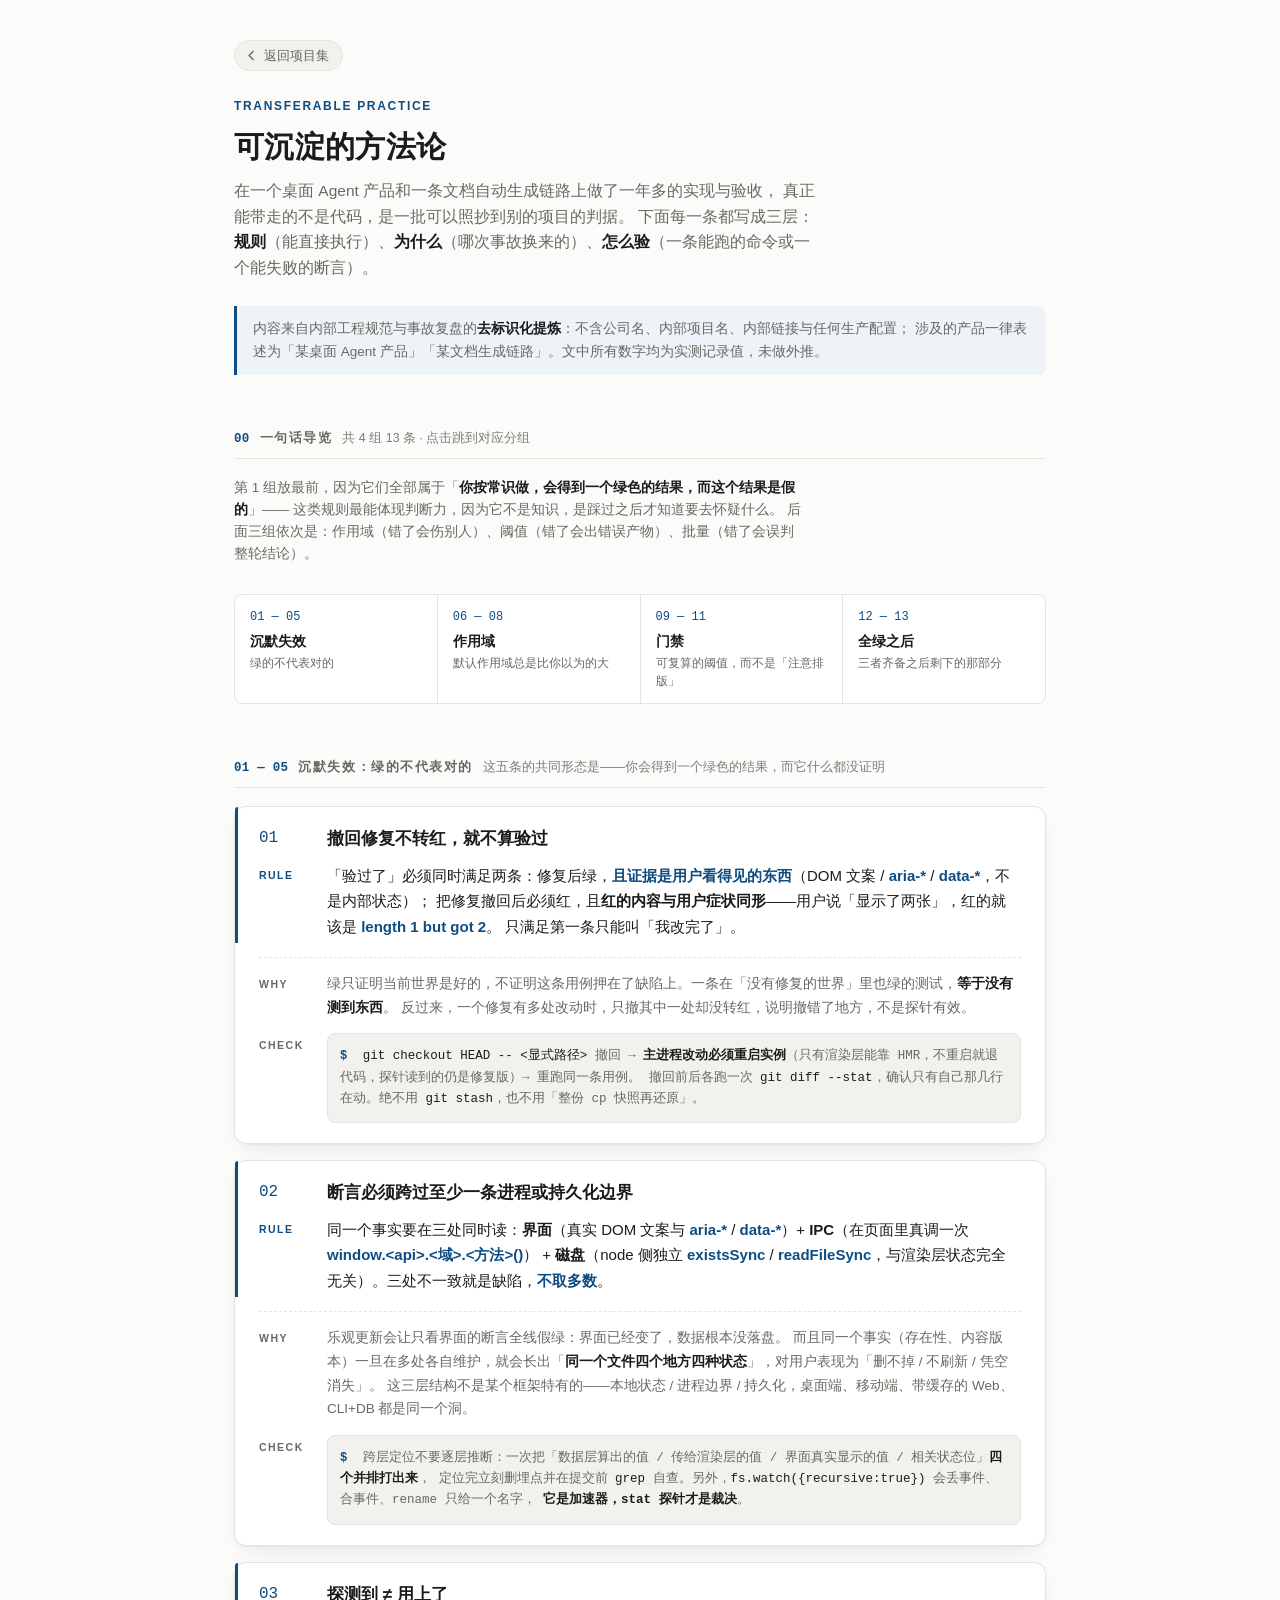
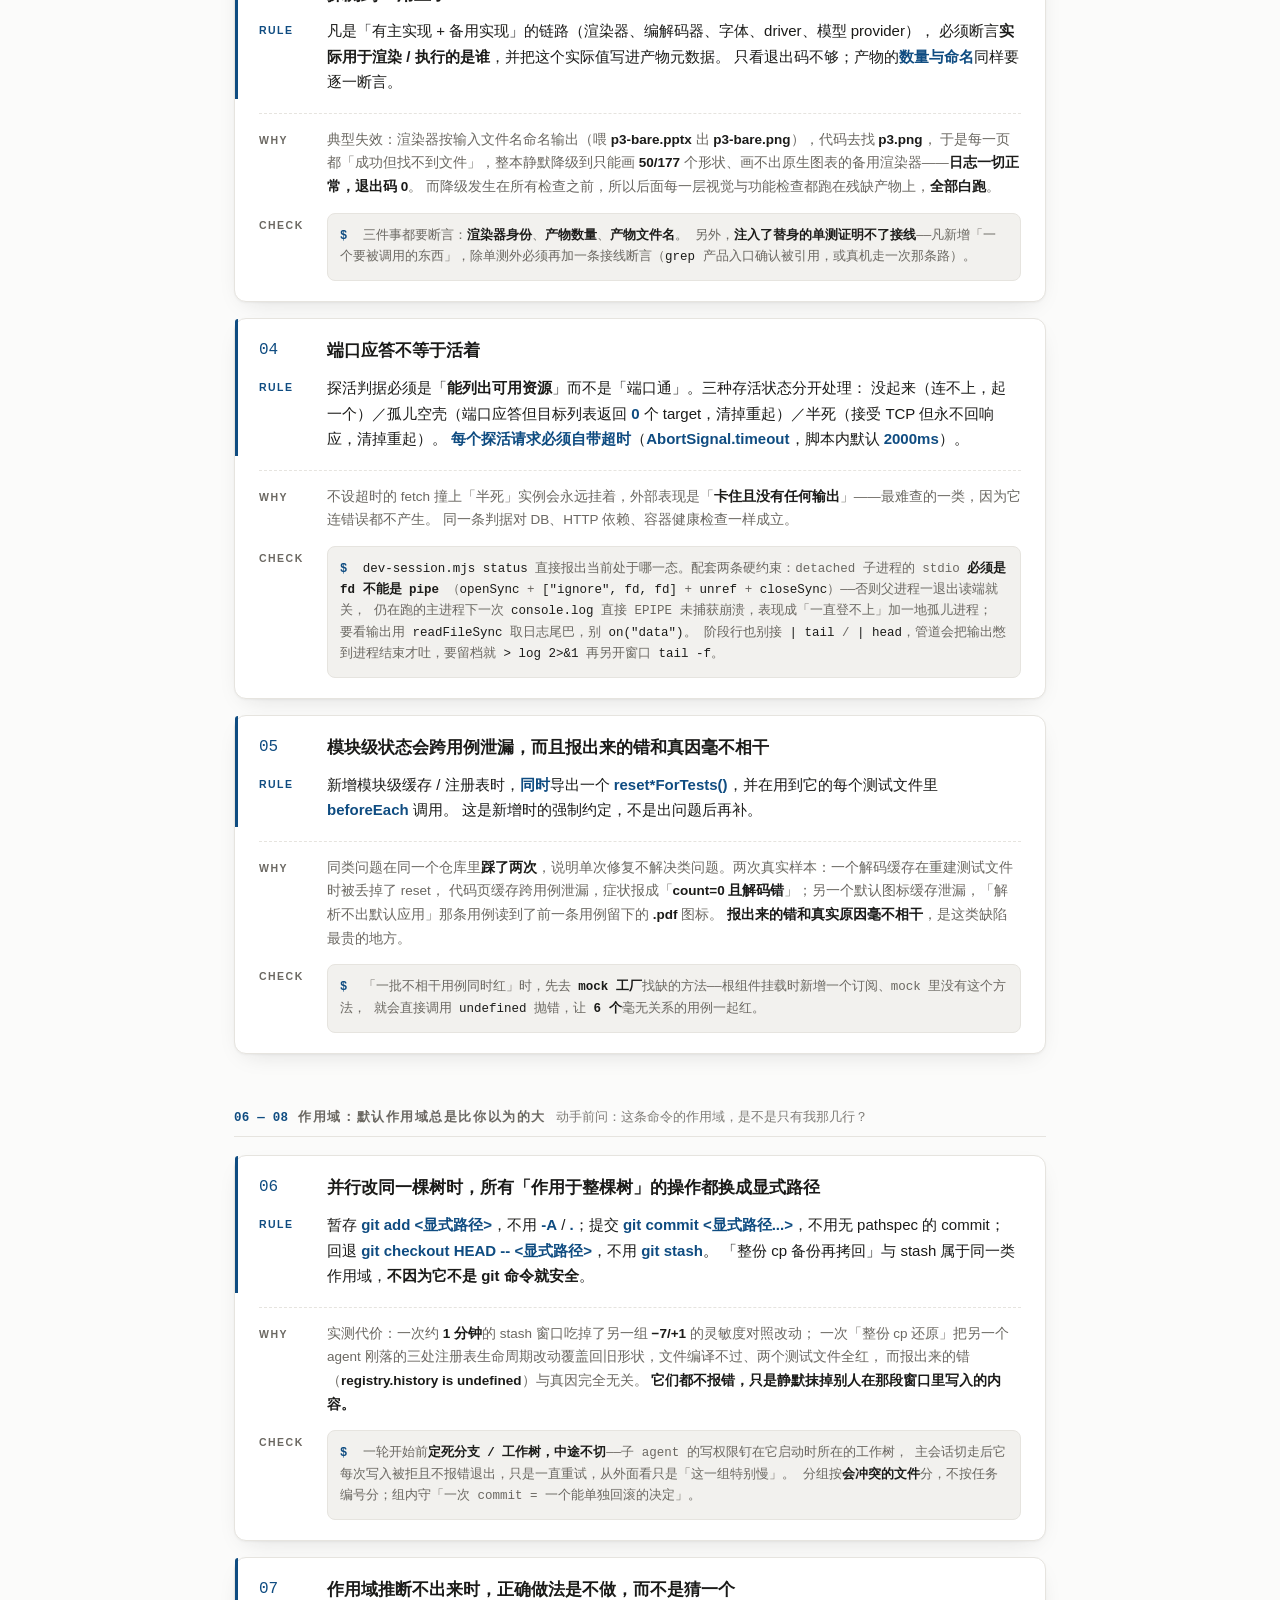
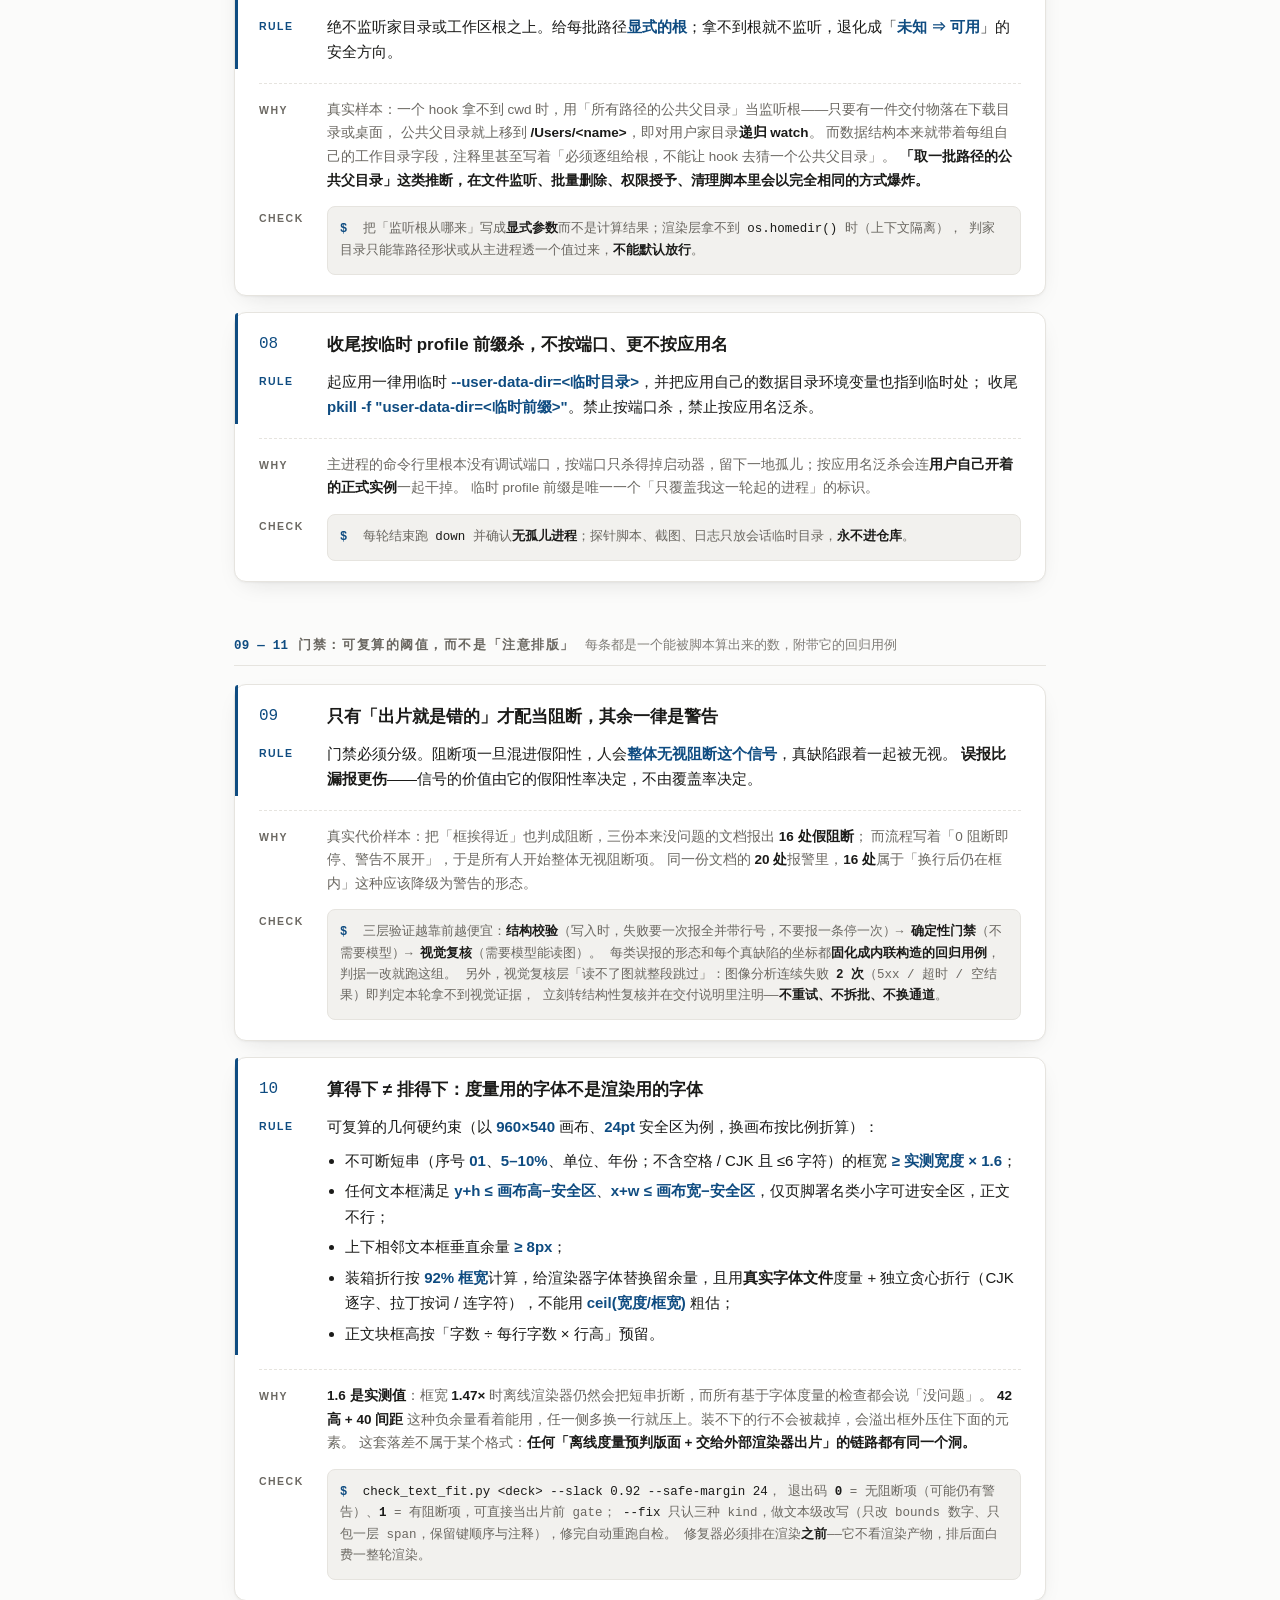
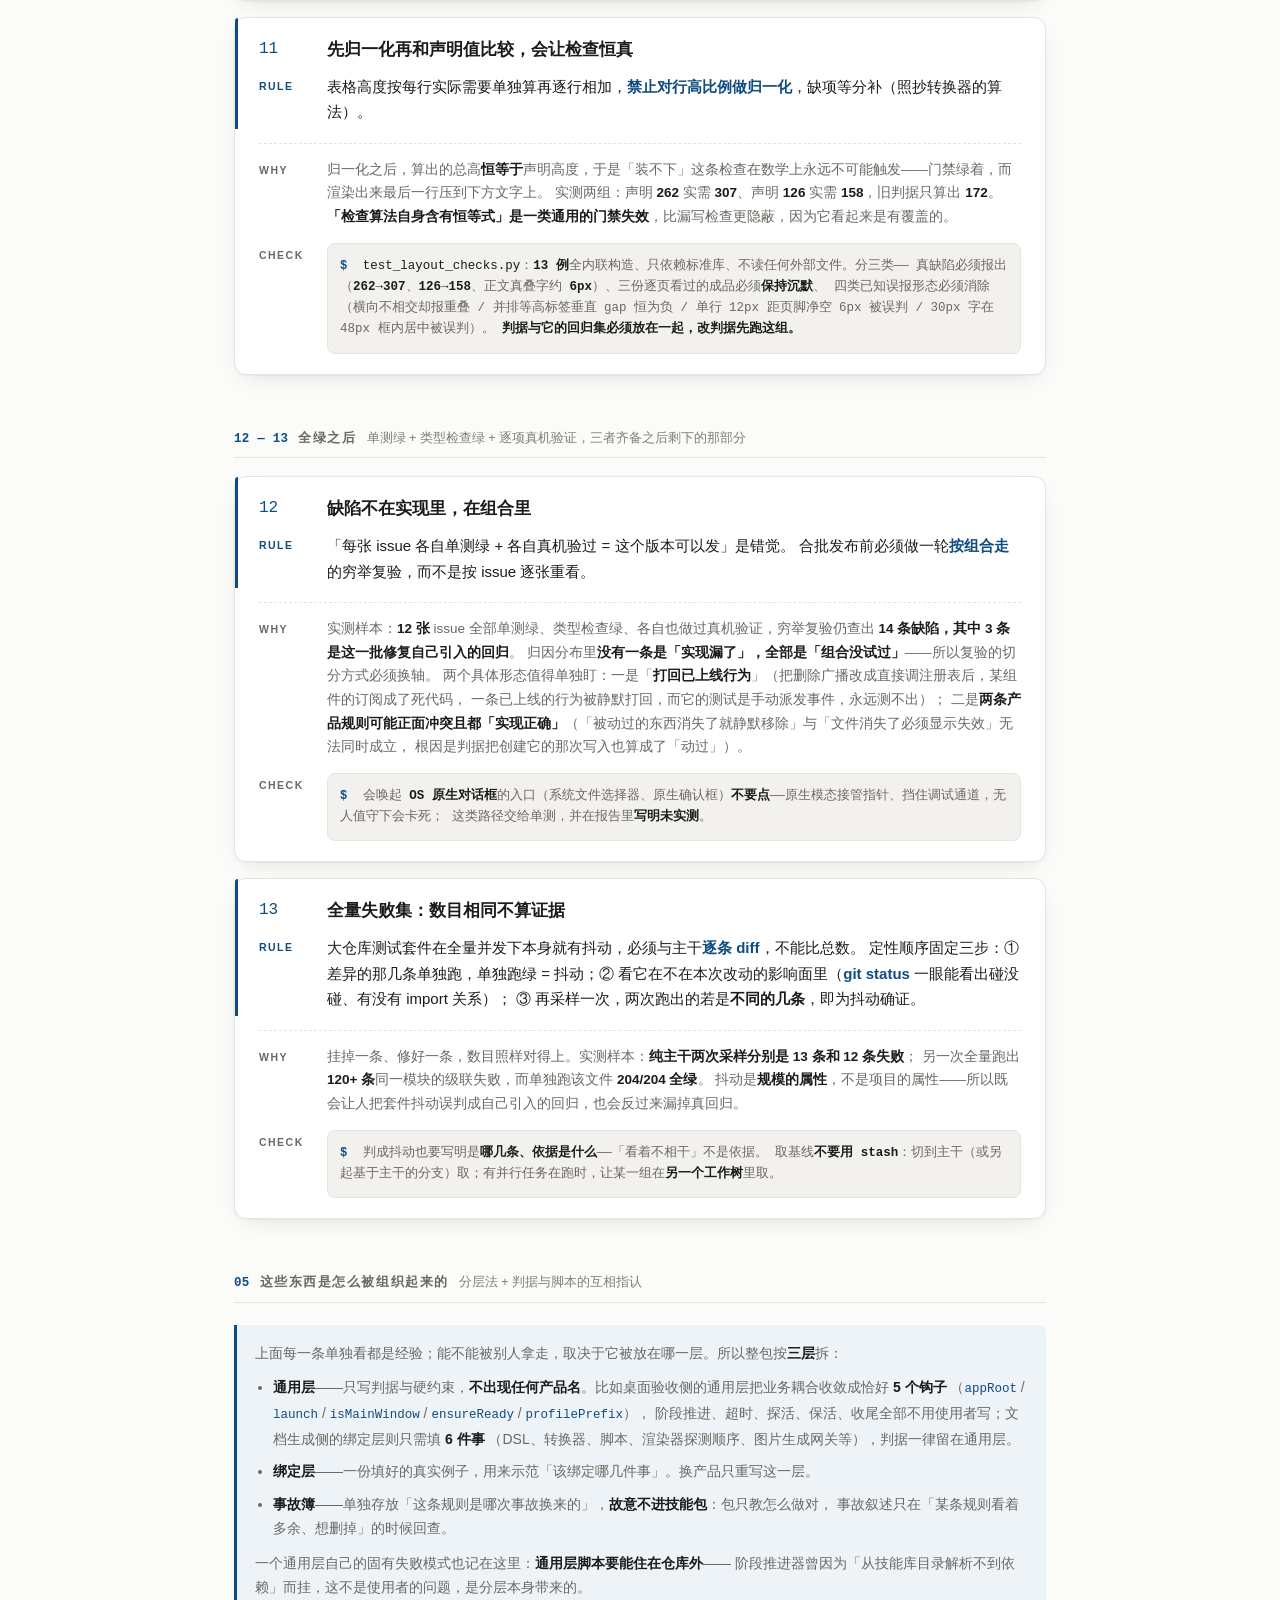
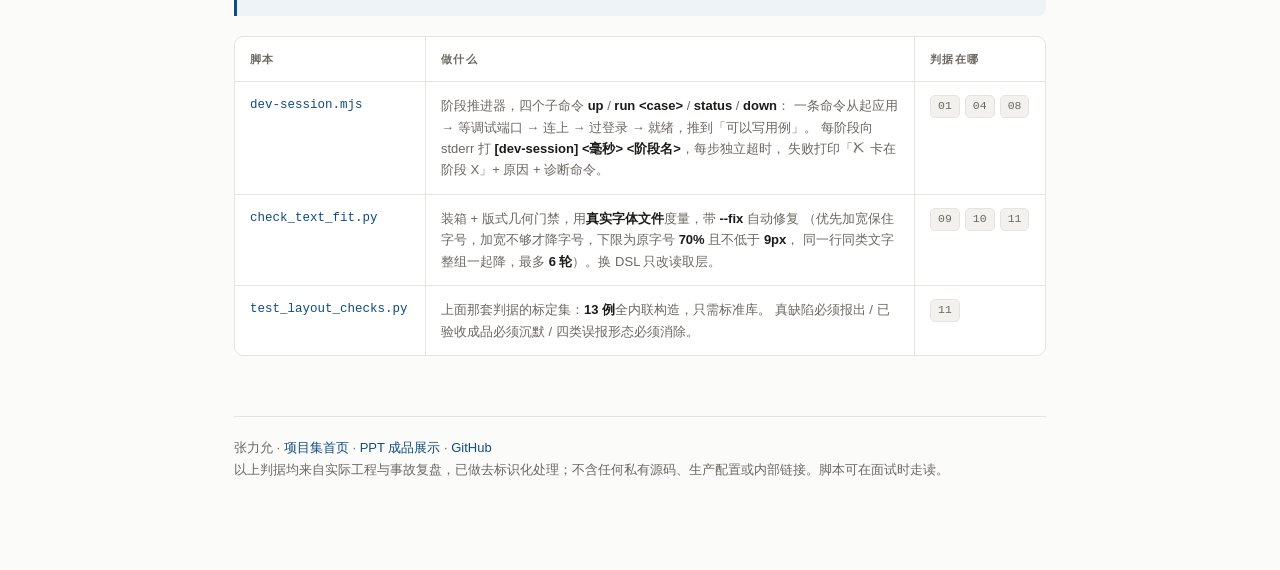
==== methodology.html @ c0236b31 "新增「可沉淀的方法论」页：13 条工程判据 + 门禁脚本说明 - 新增 methodology.html：四组共 13 条判据（沉默失效 / 作用域 / 可复算门禁 /   全绿之后），每条按「规则 " ====
<!DOCTYPE html>
<html lang="zh-CN">
<head>
<meta charset="utf-8">
<meta name="viewport" content="width=device-width, initial-scale=1">
<title>可沉淀的方法论 · 13 条判据 | 张力允</title>
<meta name="description" content="从一个桌面 Agent 产品与一条文档自动生成链路上提炼的 13 条工程判据：沉默失效、作用域、可复算门禁、全量复验。每条含规则、事故出处与可执行的验证方式。">
<meta name="theme-color" content="#fbfbfa" media="(prefers-color-scheme: light)">
<meta name="theme-color" content="#141413" media="(prefers-color-scheme: dark)">
<style>
  :root{
    --bg:#fbfbfa; --panel:#fff; --line:#e6e4df; --ink:#1b1b19; --muted:#6b6862;
    --accent:#0f4c81; --accent-soft:#eef3f8; --chip:#f2f1ee;
    --shadow:0 1px 2px rgba(27,27,25,.04), 0 8px 24px -12px rgba(27,27,25,.18);
    --shadow-lift:0 2px 6px rgba(27,27,25,.06), 0 22px 44px -18px rgba(27,27,25,.28);
    --max-width:860px;
    --mono:ui-monospace,SFMono-Regular,Menlo,Consolas,monospace;
  }
  @media (prefers-color-scheme: dark){
    :root{ --bg:#141413; --panel:#1c1c1a; --line:#302f2c; --ink:#eeece7; --muted:#9d9a93;
           --accent:#7fb2e5; --accent-soft:#1d2733; --chip:#26251f;
           --shadow:0 1px 2px rgba(0,0,0,.4), 0 8px 24px -12px rgba(0,0,0,.7);
           --shadow-lift:0 2px 6px rgba(0,0,0,.5), 0 22px 44px -18px rgba(0,0,0,.85); }
  }
  *{box-sizing:border-box}
  html{scroll-behavior:smooth}
  body{
    margin:0; background:var(--bg); color:var(--ink);
    font:15px/1.65 -apple-system,BlinkMacSystemFont,"PingFang SC","Segoe UI","Microsoft YaHei",sans-serif;
    -webkit-font-smoothing:antialiased;
  }
  a{color:var(--accent)}
  .wrap{max-width:var(--max-width);margin:0 auto;padding:40px 24px 96px}

  /* ---------- header ---------- */
  .back{
    display:inline-flex;align-items:center;gap:6px;font-size:13px;color:var(--muted);
    text-decoration:none;background:var(--chip);border:1px solid var(--line);
    border-radius:999px;padding:4px 13px 4px 10px;transition:.18s;
  }
  .back:hover{color:var(--accent);border-color:var(--accent)}
  .back svg{width:13px;height:13px}
  header{margin:26px 0 40px}
  .eyebrow{
    font-size:12px;font-weight:600;letter-spacing:.14em;text-transform:uppercase;
    color:var(--accent);margin:0 0 10px;
  }
  h1{font-size:30px;letter-spacing:.01em;margin:0 0 12px;line-height:1.3}
  .tagline{color:var(--muted);font-size:15.5px;margin:0;max-width:68ch}
  .tagline b{color:var(--ink);font-weight:600}
  .note{
    margin:26px 0 0;padding:12px 16px;border-left:3px solid var(--accent);
    background:var(--accent-soft);border-radius:0 8px 8px 0;font-size:13.5px;color:var(--muted);
  }
  .note b{color:var(--ink);font-weight:600}

  /* ---------- 组标题 ---------- */
  h2.section{
    font-size:13px;font-weight:600;letter-spacing:.12em;text-transform:uppercase;
    color:var(--muted);margin:52px 0 18px;padding-bottom:8px;border-bottom:1px solid var(--line);
    display:flex;align-items:baseline;gap:10px;flex-wrap:wrap;scroll-margin-top:16px;
  }
  h2.section .range{
    font-family:var(--mono);color:var(--accent);letter-spacing:.02em;
    font-variant-numeric:tabular-nums;font-size:12.5px;
  }
  h2.section .sub{letter-spacing:0;text-transform:none;font-weight:400;font-size:12.5px;opacity:.85}

  /* ---------- §0 导览 ---------- */
  .toc{
    display:grid;grid-template-columns:repeat(auto-fit,minmax(180px,1fr));
    gap:1px;background:var(--line);border:1px solid var(--line);
    border-radius:9px;overflow:hidden;margin:28px 0 0;
  }
  .toc a{
    background:var(--panel);padding:13px 15px;text-decoration:none;color:inherit;
    display:block;transition:background .2s;
  }
  .toc a:hover{background:var(--accent-soft)}
  .toc i{
    display:block;font-style:normal;font-family:var(--mono);font-size:12px;
    color:var(--accent);font-variant-numeric:tabular-nums;margin-bottom:4px;
  }
  .toc b{display:block;font-size:14px;font-weight:600;color:var(--ink);line-height:1.4}
  .toc span{display:block;font-size:12px;color:var(--muted);margin-top:3px;line-height:1.5}

  /* ---------- 规则卡 ---------- */
  .rule{
    position:relative;scroll-margin-top:16px;
    background:var(--panel);border:1px solid var(--line);border-radius:12px;
    padding:20px 24px 20px 24px;margin-bottom:16px;box-shadow:var(--shadow);
    transition:transform .28s cubic-bezier(.2,.7,.3,1), box-shadow .28s, border-color .28s;
  }
  .rule:hover{
    transform:translateY(-2px);box-shadow:var(--shadow-lift);
    border-color:color-mix(in srgb,var(--accent) 40%,var(--line));
  }
  .r-top{position:relative}
  .r-top::before{
    content:"";position:absolute;left:-24px;top:-20px;bottom:0;width:3px;
    background:var(--accent);border-radius:12px 0 0 0;
  }
  .r-top,.r-why,.r-check{display:grid;grid-template-columns:52px 1fr;column-gap:16px}
  .lbl{
    font-size:10.5px;font-weight:600;letter-spacing:.14em;text-transform:uppercase;
    color:var(--muted);line-height:1.7;padding-top:4px;
  }
  .lbl.is-rule{color:var(--accent)}
  .r-num{
    font-family:var(--mono);font-size:16px;color:var(--accent);
    font-variant-numeric:tabular-nums;line-height:1.4;
  }
  .r-title{font-size:17px;font-weight:600;color:var(--ink);line-height:1.4;margin:0 0 12px}
  .r-rule{font-size:15px;color:var(--ink);line-height:1.7;margin:0 0 4px}
  .r-rule b{font-weight:600;color:var(--accent)}
  .r-rule em{font-style:normal;font-weight:600;color:var(--ink)}
  .r-rule ul{margin:8px 0 0;padding-left:18px}
  .r-rule li{margin-bottom:5px}
  .r-why{margin-top:14px;padding-top:14px;border-top:1px dashed var(--line)}
  .r-why p{font-size:13.5px;color:var(--muted);line-height:1.75;margin:0}
  .r-why b{font-weight:600;color:var(--ink)}
  .r-check{margin-top:14px}
  .check-box{
    background:var(--chip);border:1px solid var(--line);border-radius:8px;padding:12px;
    font-family:var(--mono);font-size:12.5px;line-height:1.7;color:var(--muted);
    overflow-x:auto;
  }
  .check-box::before{
    content:"$";color:var(--accent);font-size:12px;font-weight:600;margin-right:8px;
  }
  .check-box code{color:var(--ink);font-family:inherit;white-space:nowrap}
  .check-box b{color:var(--ink);font-weight:600;font-family:inherit}

  /* ---------- §5 收尾 ---------- */
  .wrapup{
    margin:22px 0 0;padding:16px 18px;border-left:3px solid var(--accent);
    background:var(--accent-soft);border-radius:0 8px 8px 0;font-size:14px;color:var(--muted);
    line-height:1.75;
  }
  .wrapup p{margin:0 0 10px}
  .wrapup p:last-child{margin-bottom:0}
  .wrapup ul{margin:10px 0;padding-left:18px}
  .wrapup li{margin-bottom:8px}
  .wrapup b{color:var(--ink);font-weight:600}
  .wrapup code{font-family:var(--mono);font-size:12.5px;color:var(--accent)}

  .scripts{
    display:grid;grid-template-columns:190px 1fr 130px;
    gap:1px;background:var(--line);border:1px solid var(--line);
    border-radius:9px;overflow:hidden;margin:20px 0 0;
  }
  .scripts>div{background:var(--panel);padding:13px 15px;font-size:13px;color:var(--muted)}
  .scripts .hd{font-size:11px;font-weight:600;letter-spacing:.12em;text-transform:uppercase}
  .scripts .nm{font-family:var(--mono);font-size:12.5px;color:var(--accent);word-break:break-all}
  .scripts b{color:var(--ink);font-weight:600}
  .scripts .refs{display:flex;flex-wrap:wrap;gap:5px;align-content:flex-start}
  .scripts .refs a{
    font-family:var(--mono);font-size:11.5px;font-variant-numeric:tabular-nums;
    background:var(--chip);border:1px solid var(--line);border-radius:5px;
    padding:1px 7px;text-decoration:none;color:var(--muted);transition:.18s;
  }
  .scripts .refs a:hover{color:var(--accent);border-color:var(--accent)}

  footer{margin-top:60px;padding-top:20px;border-top:1px solid var(--line);
         font-size:13px;color:var(--muted);line-height:1.7}
  footer a{text-decoration:none;border-bottom:1px solid transparent}
  footer a:hover{border-bottom-color:var(--accent)}

  /* ---------- 响应式 ---------- */
  @media (max-width:720px){
    .wrap{padding:32px 16px 72px}
    h1{font-size:25px}
    .rule{padding:18px 16px}
    .r-top::before{left:-16px;top:-18px}
    .r-top,.r-why,.r-check{display:block}
    .r-top .r-num{
      display:inline-block;margin-right:8px;vertical-align:baseline;font-size:15px;
    }
    .r-title{display:inline;font-size:16.5px}
    .r-titlewrap{margin-bottom:12px}
    .lbl{
      display:inline-block;padding:1px 7px;margin-bottom:6px;line-height:1.6;
      background:var(--chip);border:1px solid var(--line);border-radius:4px;
    }
    .check-box{font-size:12px}
    .scripts{grid-template-columns:1fr}
    .scripts .hd{display:none}
  }
</style>
</head>
<body>
<div class="wrap">

  <a class="back" href="./index.html#mirawork">
    <svg viewBox="0 0 16 16" fill="none" stroke="currentColor" stroke-width="1.8" stroke-linecap="round" stroke-linejoin="round"><path d="M10 3L5 8l5 5"/></svg>
    返回项目集
  </a>

  <header>
    <p class="eyebrow">Transferable Practice</p>
    <h1>可沉淀的方法论</h1>
    <p class="tagline">
      在一个桌面 Agent 产品和一条文档自动生成链路上做了一年多的实现与验收，
      真正能带走的不是代码，是一批可以照抄到别的项目的判据。
      下面每一条都写成三层：<b>规则</b>（能直接执行）、<b>为什么</b>（哪次事故换来的）、<b>怎么验</b>（一条能跑的命令或一个能失败的断言）。
    </p>
    <p class="note">
      内容来自内部工程规范与事故复盘的<b>去标识化提炼</b>：不含公司名、内部项目名、内部链接与任何生产配置；
      涉及的产品一律表述为「某桌面 Agent 产品」「某文档生成链路」。文中所有数字均为实测记录值，未做外推。
    </p>
  </header>

  <!-- ============ §0 导览 ============ -->
  <h2 class="section" id="guide">
    <span class="range">00</span> 一句话导览
    <span class="sub">共 4 组 13 条 · 点击跳到对应分组</span>
  </h2>
  <p class="tagline" style="font-size:13.5px;max-width:76ch">
    第 1 组放最前，因为它们全部属于「<b>你按常识做，会得到一个绿色的结果，而这个结果是假的</b>」——
    这类规则最能体现判断力，因为它不是知识，是踩过之后才知道要去怀疑什么。
    后面三组依次是：作用域（错了会伤别人）、阈值（错了会出错误产物）、批量（错了会误判整轮结论）。
  </p>
  <nav class="toc">
    <a href="#g1"><i>01 — 05</i><b>沉默失效</b><span>绿的不代表对的</span></a>
    <a href="#g2"><i>06 — 08</i><b>作用域</b><span>默认作用域总是比你以为的大</span></a>
    <a href="#g3"><i>09 — 11</i><b>门禁</b><span>可复算的阈值，而不是「注意排版」</span></a>
    <a href="#g4"><i>12 — 13</i><b>全绿之后</b><span>三者齐备之后剩下的那部分</span></a>
  </nav>

  <!-- ============ §1 ============ -->
  <h2 class="section" id="g1">
    <span class="range">01 — 05</span> 沉默失效：绿的不代表对的
    <span class="sub">这五条的共同形态是——你会得到一个绿色的结果，而它什么都没证明</span>
  </h2>

  <section class="rule" id="r01">
    <div class="r-top">
      <div class="r-num">01</div>
      <div class="r-titlewrap">
        <h3 class="r-title">撤回修复不转红，就不算验过</h3>
      </div>
      <div class="lbl is-rule">Rule</div>
      <p class="r-rule">
        「验过了」必须同时满足两条：修复后绿，<b>且证据是用户看得见的东西</b>（DOM 文案 / <b>aria-*</b> / <b>data-*</b>，不是内部状态）；
        把修复撤回后必须红，且<em>红的内容与用户症状同形</em>——用户说「显示了两张」，红的就该是 <b>length 1 but got 2</b>。
        只满足第一条只能叫「我改完了」。
      </p>
    </div>
    <div class="r-why">
      <div class="lbl">Why</div>
      <p>
        绿只证明当前世界是好的，不证明这条用例押在了缺陷上。一条在「没有修复的世界」里也绿的测试，<b>等于没有测到东西</b>。
        反过来，一个修复有多处改动时，只撤其中一处却没转红，说明撤错了地方，不是探针有效。
      </p>
    </div>
    <div class="r-check">
      <div class="lbl">Check</div>
      <div class="check-box">
        <code>git checkout HEAD -- &lt;显式路径&gt;</code> 撤回 → <b>主进程改动必须重启实例</b>（只有渲染层能靠 HMR，不重启就退代码，探针读到的仍是修复版）→ 重跑同一条用例。
        撤回前后各跑一次 <code>git diff --stat</code>，确认只有自己那几行在动。绝不用 <code>git stash</code>，也不用「整份 cp 快照再还原」。
      </div>
    </div>
  </section>

  <section class="rule" id="r02">
    <div class="r-top">
      <div class="r-num">02</div>
      <div class="r-titlewrap">
        <h3 class="r-title">断言必须跨过至少一条进程或持久化边界</h3>
      </div>
      <div class="lbl is-rule">Rule</div>
      <p class="r-rule">
        同一个事实要在三处同时读：<em>界面</em>（真实 DOM 文案与 <b>aria-*</b> / <b>data-*</b>）+ <em>IPC</em>（在页面里真调一次 <b>window.&lt;api&gt;.&lt;域&gt;.&lt;方法&gt;()</b>）
        + <em>磁盘</em>（node 侧独立 <b>existsSync</b> / <b>readFileSync</b>，与渲染层状态完全无关）。三处不一致就是缺陷，<b>不取多数</b>。
      </p>
    </div>
    <div class="r-why">
      <div class="lbl">Why</div>
      <p>
        乐观更新会让只看界面的断言全线假绿：界面已经变了，数据根本没落盘。
        而且同一个事实（存在性、内容版本）一旦在多处各自维护，就会长出「<b>同一个文件四个地方四种状态</b>」，对用户表现为「删不掉 / 不刷新 / 凭空消失」。
        这三层结构不是某个框架特有的——本地状态 / 进程边界 / 持久化，桌面端、移动端、带缓存的 Web、CLI+DB 都是同一个洞。
      </p>
    </div>
    <div class="r-check">
      <div class="lbl">Check</div>
      <div class="check-box">
        跨层定位不要逐层推断：一次把「数据层算出的值 / 传给渲染层的值 / 界面真实显示的值 / 相关状态位」<b>四个并排打出来</b>，
        定位完立刻删埋点并在提交前 <code>grep</code> 自查。另外，<code>fs.watch({recursive:true})</code> 会丢事件、合事件、rename 只给一个名字，
        <b>它是加速器，stat 探针才是裁决</b>。
      </div>
    </div>
  </section>

  <section class="rule" id="r03">
    <div class="r-top">
      <div class="r-num">03</div>
      <div class="r-titlewrap">
        <h3 class="r-title">探测到 ≠ 用上了</h3>
      </div>
      <div class="lbl is-rule">Rule</div>
      <p class="r-rule">
        凡是「有主实现 + 备用实现」的链路（渲染器、编解码器、字体、driver、模型 provider），
        必须断言<em>实际用于渲染 / 执行的是谁</em>，并把这个实际值写进产物元数据。
        只看退出码不够；产物的<b>数量与命名</b>同样要逐一断言。
      </p>
    </div>
    <div class="r-why">
      <div class="lbl">Why</div>
      <p>
        典型失效：渲染器按输入文件名命名输出（喂 <b>p3-bare.pptx</b> 出 <b>p3-bare.png</b>），代码去找 <b>p3.png</b>，
        于是每一页都「成功但找不到文件」，整本静默降级到只能画 <b>50/177</b> 个形状、画不出原生图表的备用渲染器——<b>日志一切正常，退出码 0</b>。
        而降级发生在所有检查之前，所以后面每一层视觉与功能检查都跑在残缺产物上，<b>全部白跑</b>。
      </p>
    </div>
    <div class="r-check">
      <div class="lbl">Check</div>
      <div class="check-box">
        三件事都要断言：<b>渲染器身份</b>、<b>产物数量</b>、<b>产物文件名</b>。
        另外，<b>注入了替身的单测证明不了接线</b>——凡新增「一个要被调用的东西」，除单测外必须再加一条接线断言（<code>grep</code> 产品入口确认被引用，或真机走一次那条路）。
      </div>
    </div>
  </section>

  <section class="rule" id="r04">
    <div class="r-top">
      <div class="r-num">04</div>
      <div class="r-titlewrap">
        <h3 class="r-title">端口应答不等于活着</h3>
      </div>
      <div class="lbl is-rule">Rule</div>
      <p class="r-rule">
        探活判据必须是「<em>能列出可用资源</em>」而不是「端口通」。三种存活状态分开处理：
        没起来（连不上，起一个）／孤儿空壳（端口应答但目标列表返回 <b>0</b> 个 target，清掉重起）／半死（接受 TCP 但永不回响应，清掉重起）。
        <b>每个探活请求必须自带超时</b>（<b>AbortSignal.timeout</b>，脚本内默认 <b>2000ms</b>）。
      </p>
    </div>
    <div class="r-why">
      <div class="lbl">Why</div>
      <p>
        不设超时的 fetch 撞上「半死」实例会永远挂着，外部表现是「<b>卡住且没有任何输出</b>」——最难查的一类，因为它连错误都不产生。
        同一条判据对 DB、HTTP 依赖、容器健康检查一样成立。
      </p>
    </div>
    <div class="r-check">
      <div class="lbl">Check</div>
      <div class="check-box">
        <code>dev-session.mjs status</code> 直接报出当前处于哪一态。配套两条硬约束：detached 子进程的 stdio <b>必须是 fd 不能是 pipe</b>
        （<code>openSync</code> + <code>["ignore", fd, fd]</code> + <code>unref</code> + <code>closeSync</code>）——否则父进程一退出读端就关，
        仍在跑的主进程下一次 <code>console.log</code> 直接 EPIPE 未捕获崩溃，表现成「一直登不上」加一地孤儿进程；
        要看输出用 <code>readFileSync</code> 取日志尾巴，别 <code>on("data")</code>。
        阶段行也别接 <code>| tail</code> / <code>| head</code>，管道会把输出憋到进程结束才吐，要留档就 <code>&gt; log 2&gt;&amp;1</code> 再另开窗口 <code>tail -f</code>。
      </div>
    </div>
  </section>

  <section class="rule" id="r05">
    <div class="r-top">
      <div class="r-num">05</div>
      <div class="r-titlewrap">
        <h3 class="r-title">模块级状态会跨用例泄漏，而且报出来的错和真因毫不相干</h3>
      </div>
      <div class="lbl is-rule">Rule</div>
      <p class="r-rule">
        新增模块级缓存 / 注册表时，<b>同时</b>导出一个 <b>reset*ForTests()</b>，并在用到它的每个测试文件里 <b>beforeEach</b> 调用。
        这是新增时的强制约定，不是出问题后再补。
      </p>
    </div>
    <div class="r-why">
      <div class="lbl">Why</div>
      <p>
        同类问题在同一个仓库里<b>踩了两次</b>，说明单次修复不解决类问题。两次真实样本：一个解码缓存在重建测试文件时被丢掉了 reset，
        代码页缓存跨用例泄漏，症状报成「<b>count=0 且解码错</b>」；另一个默认图标缓存泄漏，「解析不出默认应用」那条用例读到了前一条用例留下的 <b>.pdf</b> 图标。
        <b>报出来的错和真实原因毫不相干</b>，是这类缺陷最贵的地方。
      </p>
    </div>
    <div class="r-check">
      <div class="lbl">Check</div>
      <div class="check-box">
        「一批不相干用例同时红」时，先去 <b>mock 工厂</b>找缺的方法——根组件挂载时新增一个订阅、mock 里没有这个方法，
        就会直接调用 <code>undefined</code> 抛错，让 <b>6 个</b>毫无关系的用例一起红。
      </div>
    </div>
  </section>

  <!-- ============ §2 ============ -->
  <h2 class="section" id="g2">
    <span class="range">06 — 08</span> 作用域：默认作用域总是比你以为的大
    <span class="sub">动手前问：这条命令的作用域，是不是只有我那几行？</span>
  </h2>

  <section class="rule" id="r06">
    <div class="r-top">
      <div class="r-num">06</div>
      <div class="r-titlewrap">
        <h3 class="r-title">并行改同一棵树时，所有「作用于整棵树」的操作都换成显式路径</h3>
      </div>
      <div class="lbl is-rule">Rule</div>
      <p class="r-rule">
        暂存 <b>git add &lt;显式路径&gt;</b>，不用 <b>-A</b> / <b>.</b>；提交 <b>git commit &lt;显式路径...&gt;</b>，不用无 pathspec 的 commit；
        回退 <b>git checkout HEAD -- &lt;显式路径&gt;</b>，不用 <b>git stash</b>。
        「整份 cp 备份再拷回」与 stash 属于同一类作用域，<em>不因为它不是 git 命令就安全</em>。
      </p>
    </div>
    <div class="r-why">
      <div class="lbl">Why</div>
      <p>
        实测代价：一次约 <b>1 分钟</b>的 stash 窗口吃掉了另一组 <b>−7/+1</b> 的灵敏度对照改动；
        一次「整份 cp 还原」把另一个 agent 刚落的三处注册表生命周期改动覆盖回旧形状，文件编译不过、两个测试文件全红，
        而报出来的错（<b>registry.history is undefined</b>）与真因完全无关。
        <b>它们都不报错，只是静默抹掉别人在那段窗口里写入的内容。</b>
      </p>
    </div>
    <div class="r-check">
      <div class="lbl">Check</div>
      <div class="check-box">
        一轮开始前<b>定死分支 / 工作树，中途不切</b>——子 agent 的写权限钉在它启动时所在的工作树，
        主会话切走后它每次写入被拒且不报错退出，只是一直重试，从外面看只是「这一组特别慢」。
        分组按<b>会冲突的文件</b>分，不按任务编号分；组内守「一次 commit = 一个能单独回滚的决定」。
      </div>
    </div>
  </section>

  <section class="rule" id="r07">
    <div class="r-top">
      <div class="r-num">07</div>
      <div class="r-titlewrap">
        <h3 class="r-title">作用域推断不出来时，正确做法是不做，而不是猜一个</h3>
      </div>
      <div class="lbl is-rule">Rule</div>
      <p class="r-rule">
        绝不监听家目录或工作区根之上。给每批路径<b>显式的根</b>；拿不到根就不监听，退化成「<b>未知 ⇒ 可用</b>」的安全方向。
      </p>
    </div>
    <div class="r-why">
      <div class="lbl">Why</div>
      <p>
        真实样本：一个 hook 拿不到 cwd 时，用「所有路径的公共父目录」当监听根——只要有一件交付物落在下载目录或桌面，
        公共父目录就上移到 <b>/Users/&lt;name&gt;</b>，即对用户家目录<b>递归 watch</b>。
        而数据结构本来就带着每组自己的工作目录字段，注释里甚至写着「必须逐组给根，不能让 hook 去猜一个公共父目录」。
        <b>「取一批路径的公共父目录」这类推断，在文件监听、批量删除、权限授予、清理脚本里会以完全相同的方式爆炸。</b>
      </p>
    </div>
    <div class="r-check">
      <div class="lbl">Check</div>
      <div class="check-box">
        把「监听根从哪来」写成<b>显式参数</b>而不是计算结果；渲染层拿不到 <code>os.homedir()</code> 时（上下文隔离），
        判家目录只能靠路径形状或从主进程透一个值过来，<b>不能默认放行</b>。
      </div>
    </div>
  </section>

  <section class="rule" id="r08">
    <div class="r-top">
      <div class="r-num">08</div>
      <div class="r-titlewrap">
        <h3 class="r-title">收尾按临时 profile 前缀杀，不按端口、更不按应用名</h3>
      </div>
      <div class="lbl is-rule">Rule</div>
      <p class="r-rule">
        起应用一律用临时 <b>--user-data-dir=&lt;临时目录&gt;</b>，并把应用自己的数据目录环境变量也指到临时处；
        收尾 <b>pkill -f "user-data-dir=&lt;临时前缀&gt;"</b>。禁止按端口杀，禁止按应用名泛杀。
      </p>
    </div>
    <div class="r-why">
      <div class="lbl">Why</div>
      <p>
        主进程的命令行里根本没有调试端口，按端口只杀得掉启动器，留下一地孤儿；按应用名泛杀会连<b>用户自己开着的正式实例</b>一起干掉。
        临时 profile 前缀是唯一一个「只覆盖我这一轮起的进程」的标识。
      </p>
    </div>
    <div class="r-check">
      <div class="lbl">Check</div>
      <div class="check-box">
        每轮结束跑 <code>down</code> 并确认<b>无孤儿进程</b>；探针脚本、截图、日志只放会话临时目录，<b>永不进仓库</b>。
      </div>
    </div>
  </section>

  <!-- ============ §3 ============ -->
  <h2 class="section" id="g3">
    <span class="range">09 — 11</span> 门禁：可复算的阈值，而不是「注意排版」
    <span class="sub">每条都是一个能被脚本算出来的数，附带它的回归用例</span>
  </h2>

  <section class="rule" id="r09">
    <div class="r-top">
      <div class="r-num">09</div>
      <div class="r-titlewrap">
        <h3 class="r-title">只有「出片就是错的」才配当阻断，其余一律是警告</h3>
      </div>
      <div class="lbl is-rule">Rule</div>
      <p class="r-rule">
        门禁必须分级。阻断项一旦混进假阳性，人会<b>整体无视阻断这个信号</b>，真缺陷跟着一起被无视。
        <em>误报比漏报更伤</em>——信号的价值由它的假阳性率决定，不由覆盖率决定。
      </p>
    </div>
    <div class="r-why">
      <div class="lbl">Why</div>
      <p>
        真实代价样本：把「框挨得近」也判成阻断，三份本来没问题的文档报出 <b>16 处假阻断</b>；
        而流程写着「0 阻断即停、警告不展开」，于是所有人开始整体无视阻断项。
        同一份文档的 <b>20 处</b>报警里，<b>16 处</b>属于「换行后仍在框内」这种应该降级为警告的形态。
      </p>
    </div>
    <div class="r-check">
      <div class="lbl">Check</div>
      <div class="check-box">
        三层验证越靠前越便宜：<b>结构校验</b>（写入时，失败要一次报全并带行号，不要报一条停一次）→ <b>确定性门禁</b>（不需要模型）→ <b>视觉复核</b>（需要模型能读图）。
        每类误报的形态和每个真缺陷的坐标都<b>固化成内联构造的回归用例</b>，判据一改就跑这组。
        另外，视觉复核层「读不了图就整段跳过」：图像分析连续失败 <b>2 次</b>（5xx / 超时 / 空结果）即判定本轮拿不到视觉证据，
        立刻转结构性复核并在交付说明里注明——<b>不重试、不拆批、不换通道</b>。
      </div>
    </div>
  </section>

  <section class="rule" id="r10">
    <div class="r-top">
      <div class="r-num">10</div>
      <div class="r-titlewrap">
        <h3 class="r-title">算得下 ≠ 排得下：度量用的字体不是渲染用的字体</h3>
      </div>
      <div class="lbl is-rule">Rule</div>
      <div class="r-rule">
        可复算的几何硬约束（以 <b>960×540</b> 画布、<b>24pt</b> 安全区为例，换画布按比例折算）：
        <ul>
          <li>不可断短串（序号 <b>01</b>、<b>5–10%</b>、单位、年份；不含空格 / CJK 且 ≤6 字符）的框宽 <b>≥ 实测宽度 × 1.6</b>；</li>
          <li>任何文本框满足 <b>y+h ≤ 画布高−安全区</b>、<b>x+w ≤ 画布宽−安全区</b>，仅页脚署名类小字可进安全区，正文不行；</li>
          <li>上下相邻文本框垂直余量 <b>≥ 8px</b>；</li>
          <li>装箱折行按 <b>92% 框宽</b>计算，给渲染器字体替换留余量，且用<em>真实字体文件</em>度量 + 独立贪心折行（CJK 逐字、拉丁按词 / 连字符），不能用 <b>ceil(宽度/框宽)</b> 粗估；</li>
          <li>正文块框高按「字数 ÷ 每行字数 × 行高」预留。</li>
        </ul>
      </div>
    </div>
    <div class="r-why">
      <div class="lbl">Why</div>
      <p>
        <b>1.6 是实测值</b>：框宽 <b>1.47×</b> 时离线渲染器仍然会把短串折断，而所有基于字体度量的检查都会说「没问题」。
        <b>42 高 + 40 间距</b> 这种负余量看着能用，任一侧多换一行就压上。装不下的行不会被裁掉，会溢出框外压住下面的元素。
        这套落差不属于某个格式：<b>任何「离线度量预判版面 + 交给外部渲染器出片」的链路都有同一个洞。</b>
      </p>
    </div>
    <div class="r-check">
      <div class="lbl">Check</div>
      <div class="check-box">
        <code>check_text_fit.py &lt;deck&gt; --slack 0.92 --safe-margin 24</code>，
        退出码 <b>0</b> = 无阻断项（可能仍有警告）、<b>1</b> = 有阻断项，可直接当出片前 gate；
        <code>--fix</code> 只认三种 kind，做文本级改写（只改 bounds 数字、只包一层 span，保留键顺序与注释），修完自动重跑自检。
        修复器必须排在渲染<b>之前</b>——它不看渲染产物，排后面白费一整轮渲染。
      </div>
    </div>
  </section>

  <section class="rule" id="r11">
    <div class="r-top">
      <div class="r-num">11</div>
      <div class="r-titlewrap">
        <h3 class="r-title">先归一化再和声明值比较，会让检查恒真</h3>
      </div>
      <div class="lbl is-rule">Rule</div>
      <p class="r-rule">
        表格高度按每行实际需要单独算再逐行相加，<b>禁止对行高比例做归一化</b>，缺项等分补（照抄转换器的算法）。
      </p>
    </div>
    <div class="r-why">
      <div class="lbl">Why</div>
      <p>
        归一化之后，算出的总高<b>恒等于</b>声明高度，于是「装不下」这条检查在数学上永远不可能触发——门禁绿着，而渲染出来最后一行压到下方文字上。
        实测两组：声明 <b>262</b> 实需 <b>307</b>、声明 <b>126</b> 实需 <b>158</b>，旧判据只算出 <b>172</b>。
        <b>「检查算法自身含有恒等式」是一类通用的门禁失效</b>，比漏写检查更隐蔽，因为它看起来是有覆盖的。
      </p>
    </div>
    <div class="r-check">
      <div class="lbl">Check</div>
      <div class="check-box">
        <code>test_layout_checks.py</code>：<b>13 例</b>全内联构造、只依赖标准库、不读任何外部文件。分三类——
        真缺陷必须报出（<b>262→307</b>、<b>126→158</b>、正文真叠字约 <b>6px</b>）、三份逐页看过的成品必须<b>保持沉默</b>、
        四类已知误报形态必须消除（横向不相交却报重叠 / 并排等高标签垂直 gap 恒为负 / 单行 12px 距页脚净空 6px 被误判 / 30px 字在 48px 框内居中被误判）。
        <b>判据与它的回归集必须放在一起，改判据先跑这组。</b>
      </div>
    </div>
  </section>

  <!-- ============ §4 ============ -->
  <h2 class="section" id="g4">
    <span class="range">12 — 13</span> 全绿之后
    <span class="sub">单测绿 + 类型检查绿 + 逐项真机验证，三者齐备之后剩下的那部分</span>
  </h2>

  <section class="rule" id="r12">
    <div class="r-top">
      <div class="r-num">12</div>
      <div class="r-titlewrap">
        <h3 class="r-title">缺陷不在实现里，在组合里</h3>
      </div>
      <div class="lbl is-rule">Rule</div>
      <p class="r-rule">
        「每张 issue 各自单测绿 + 各自真机验过 = 这个版本可以发」是错觉。
        合批发布前必须做一轮<b>按组合走</b>的穷举复验，而不是按 issue 逐张重看。
      </p>
    </div>
    <div class="r-why">
      <div class="lbl">Why</div>
      <p>
        实测样本：<b>12 张</b> issue 全部单测绿、类型检查绿、各自也做过真机验证，穷举复验仍查出 <b>14 条缺陷，其中 3 条是这一批修复自己引入的回归</b>。
        归因分布里<b>没有一条是「实现漏了」，全部是「组合没试过」</b>——所以复验的切分方式必须换轴。
        两个具体形态值得单独盯：一是「<b>打回已上线行为</b>」（把删除广播改成直接调注册表后，某组件的订阅成了死代码，
        一条已上线的行为被静默打回，而它的测试是手动派发事件，永远测不出）；
        二是<b>两条产品规则可能正面冲突且都「实现正确」</b>（「被动过的东西消失了就静默移除」与「文件消失了必须显示失效」无法同时成立，
        根因是判据把创建它的那次写入也算成了「动过」）。
      </p>
    </div>
    <div class="r-check">
      <div class="lbl">Check</div>
      <div class="check-box">
        会唤起 <b>OS 原生对话框</b>的入口（系统文件选择器、原生确认框）<b>不要点</b>——原生模态接管指针、挡住调试通道，无人值守下会卡死；
        这类路径交给单测，并在报告里<b>写明未实测</b>。
      </div>
    </div>
  </section>

  <section class="rule" id="r13">
    <div class="r-top">
      <div class="r-num">13</div>
      <div class="r-titlewrap">
        <h3 class="r-title">全量失败集：数目相同不算证据</h3>
      </div>
      <div class="lbl is-rule">Rule</div>
      <p class="r-rule">
        大仓库测试套件在全量并发下本身就有抖动，必须与主干<b>逐条 diff</b>，不能比总数。
        定性顺序固定三步：① 差异的那几条单独跑，单独跑绿 = 抖动；② 看它在不在本次改动的影响面里（<b>git status</b> 一眼能看出碰没碰、有没有 import 关系）；
        ③ 再采样一次，两次跑出的若是<em>不同的几条</em>，即为抖动确证。
      </p>
    </div>
    <div class="r-why">
      <div class="lbl">Why</div>
      <p>
        挂掉一条、修好一条，数目照样对得上。实测样本：<b>纯主干两次采样分别是 13 条和 12 条失败</b>；
        另一次全量跑出 <b>120+ 条</b>同一模块的级联失败，而单独跑该文件 <b>204/204 全绿</b>。
        抖动是<b>规模的属性</b>，不是项目的属性——所以既会让人把套件抖动误判成自己引入的回归，也会反过来漏掉真回归。
      </p>
    </div>
    <div class="r-check">
      <div class="lbl">Check</div>
      <div class="check-box">
        判成抖动也要写明是<b>哪几条、依据是什么</b>——「看着不相干」不是依据。
        取基线<b>不要用 stash</b>：切到主干（或另起基于主干的分支）取；有并行任务在跑时，让某一组在<b>另一个工作树</b>里取。
      </div>
    </div>
  </section>

  <!-- ============ §5 ============ -->
  <h2 class="section" id="g5">
    <span class="range">05</span> 这些东西是怎么被组织起来的
    <span class="sub">分层法 + 判据与脚本的互相指认</span>
  </h2>

  <div class="wrapup">
    <p>
      上面每一条单独看都是经验；能不能被别人拿走，取决于它被放在哪一层。所以整包按<b>三层</b>拆：
    </p>
    <ul>
      <li><b>通用层</b>——只写判据与硬约束，<b>不出现任何产品名</b>。比如桌面验收侧的通用层把业务耦合收敛成恰好 <b>5 个钩子</b>
        （<code>appRoot</code> / <code>launch</code> / <code>isMainWindow</code> / <code>ensureReady</code> / <code>profilePrefix</code>），
        阶段推进、超时、探活、保活、收尾全部不用使用者写；文档生成侧的绑定层则只需填 <b>6 件事</b>
        （DSL、转换器、脚本、渲染器探测顺序、图片生成网关等），判据一律留在通用层。</li>
      <li><b>绑定层</b>——一份填好的真实例子，用来示范「该绑定哪几件事」。换产品只重写这一层。</li>
      <li><b>事故簿</b>——单独存放「这条规则是哪次事故换来的」，<b>故意不进技能包</b>：包只教怎么做对，
        事故叙述只在「某条规则看着多余、想删掉」的时候回查。</li>
    </ul>
    <p>
      一个通用层自己的固有失败模式也记在这里：<b>通用层脚本要能住在仓库外</b>——
      阶段推进器曾因为「从技能库目录解析不到依赖」而挂，这不是使用者的问题，是分层本身带来的。
    </p>
  </div>

  <div class="scripts">
    <div class="hd">脚本</div>
    <div class="hd">做什么</div>
    <div class="hd">判据在哪</div>

    <div class="nm">dev-session.mjs</div>
    <div>
      阶段推进器，四个子命令 <b>up</b> / <b>run &lt;case&gt;</b> / <b>status</b> / <b>down</b>：
      一条命令从起应用 → 等调试端口 → 连上 → 过登录 → 就绪，推到「可以写用例」。
      每阶段向 stderr 打 <b>[dev-session] &lt;毫秒&gt; &lt;阶段名&gt;</b>，每步独立超时，
      失败打印「✗ 卡在阶段 X」+ 原因 + 诊断命令。
    </div>
    <div class="refs"><a href="#r01">01</a><a href="#r04">04</a><a href="#r08">08</a></div>

    <div class="nm">check_text_fit.py</div>
    <div>
      装箱 + 版式几何门禁，用<b>真实字体文件</b>度量，带 <b>--fix</b> 自动修复
      （优先加宽保住字号，加宽不够才降字号，下限为原字号 <b>70%</b> 且不低于 <b>9px</b>，
      同一行同类文字整组一起降，最多 <b>6 轮</b>）。换 DSL 只改读取层。
    </div>
    <div class="refs"><a href="#r09">09</a><a href="#r10">10</a><a href="#r11">11</a></div>

    <div class="nm">test_layout_checks.py</div>
    <div>
      上面那套判据的标定集：<b>13 例</b>全内联构造，只需标准库。
      真缺陷必须报出 / 已验收成品必须沉默 / 四类误报形态必须消除。
    </div>
    <div class="refs"><a href="#r11">11</a></div>
  </div>

  <footer>
    张力允 · <a href="./index.html">项目集首页</a> · <a href="./ppt.html">PPT 成品展示</a> · <a href="https://github.com/zhangliyun2023">GitHub</a><br>
    以上判据均来自实际工程与事故复盘，已做去标识化处理；不含任何私有源码、生产配置或内部链接。脚本可在面试时走读。
  </footer>

</div>
</body>
</html>
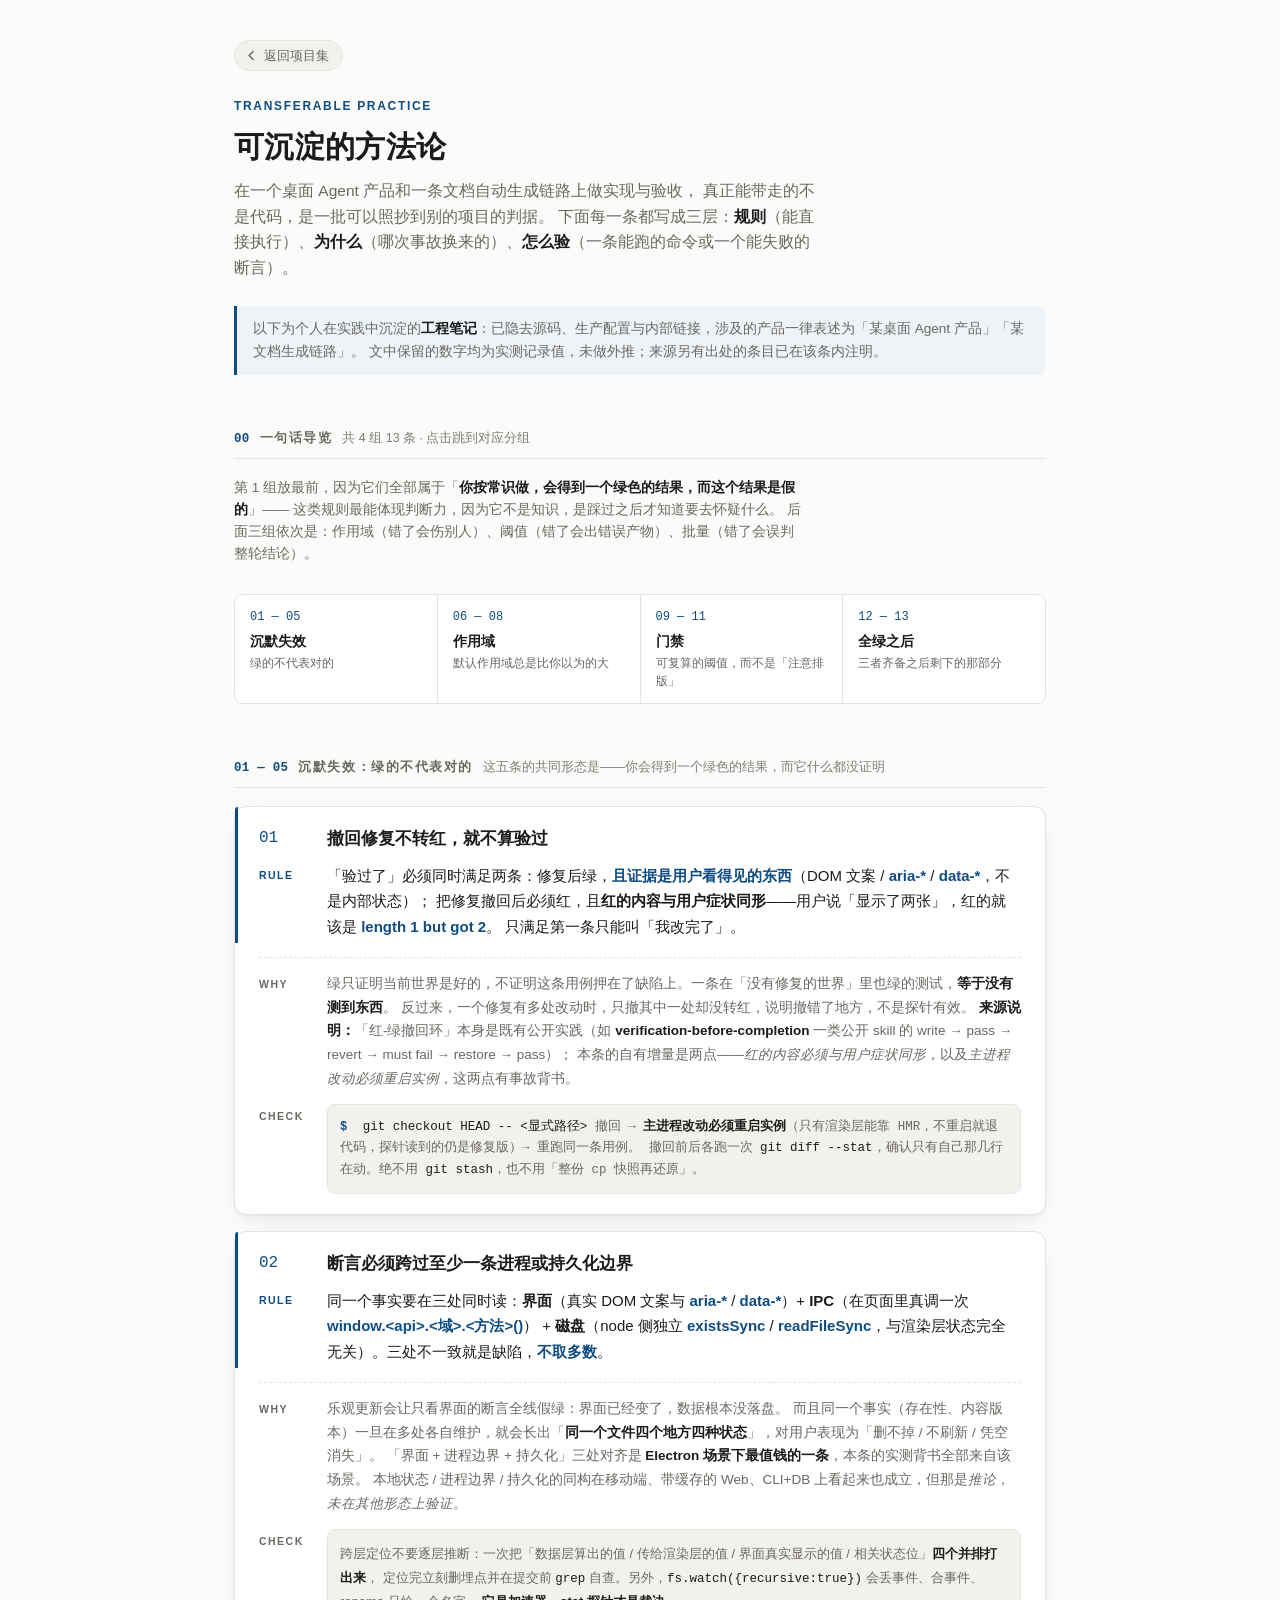
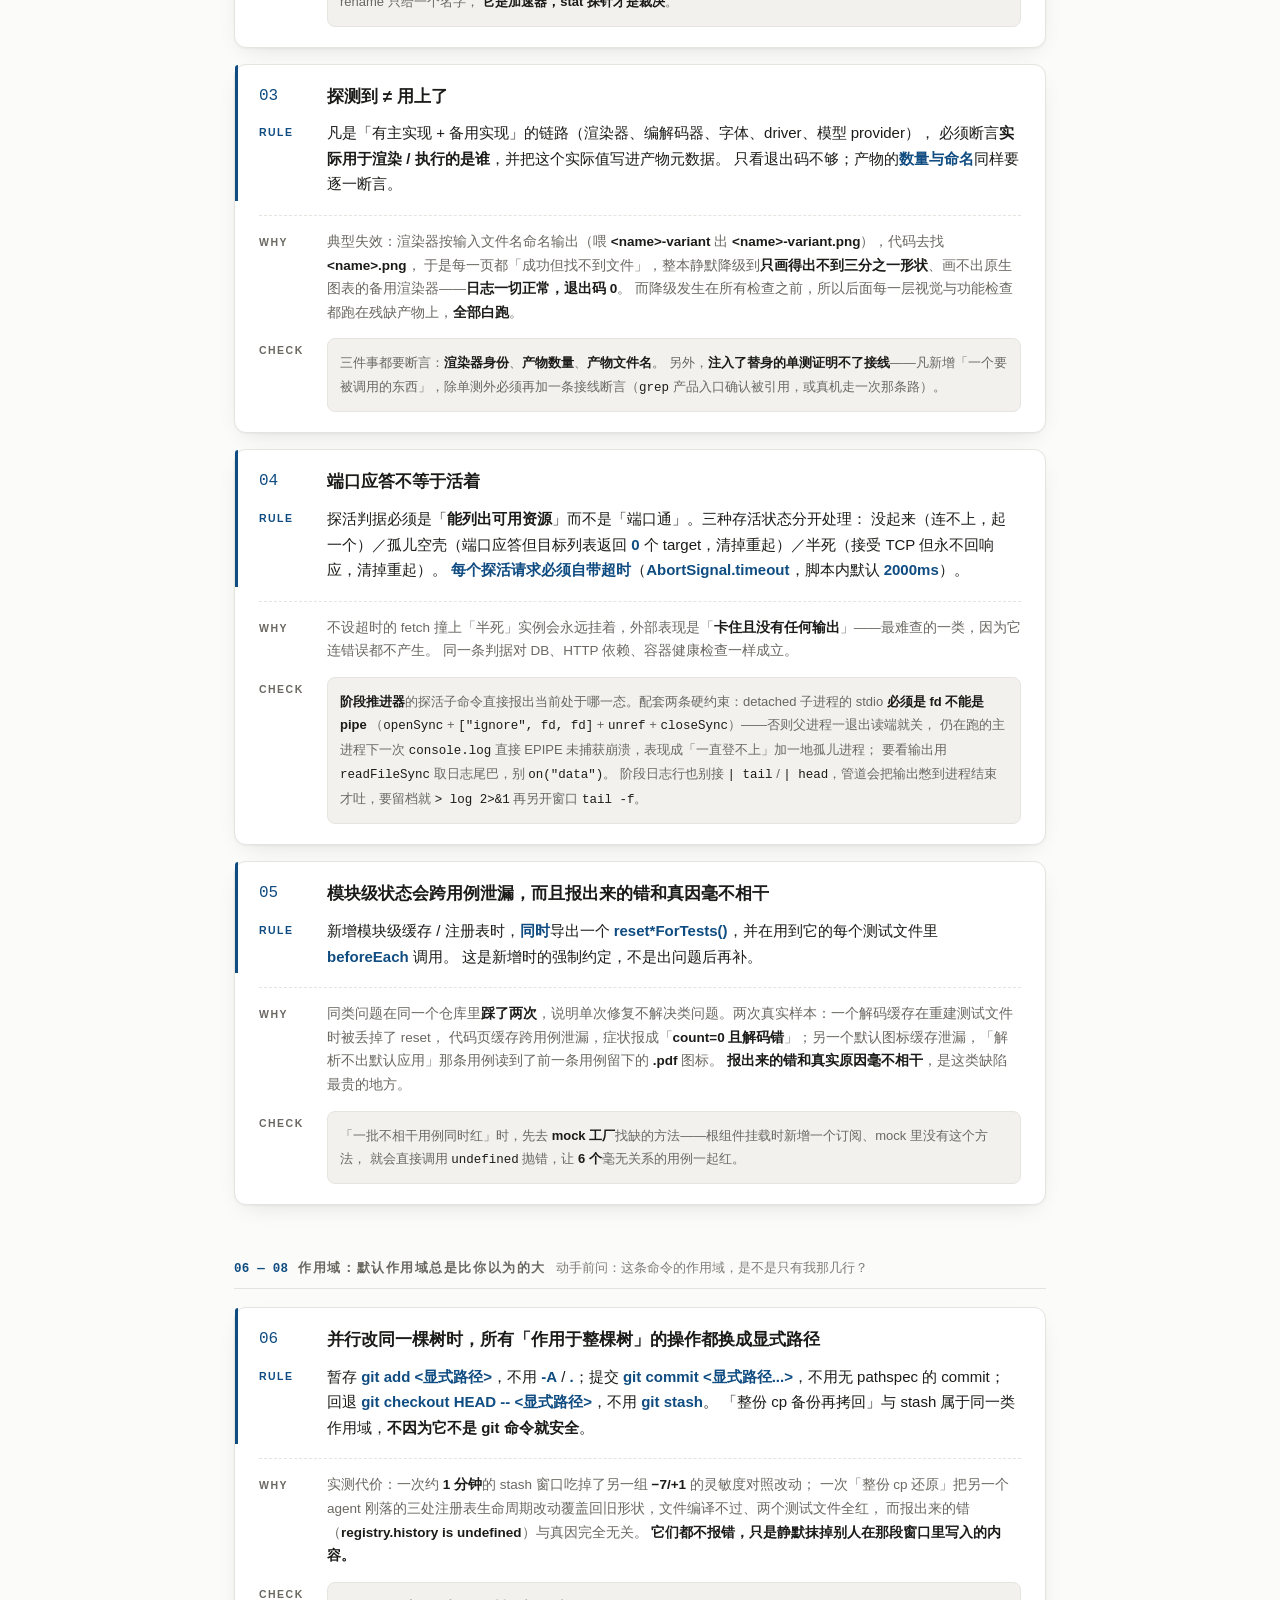
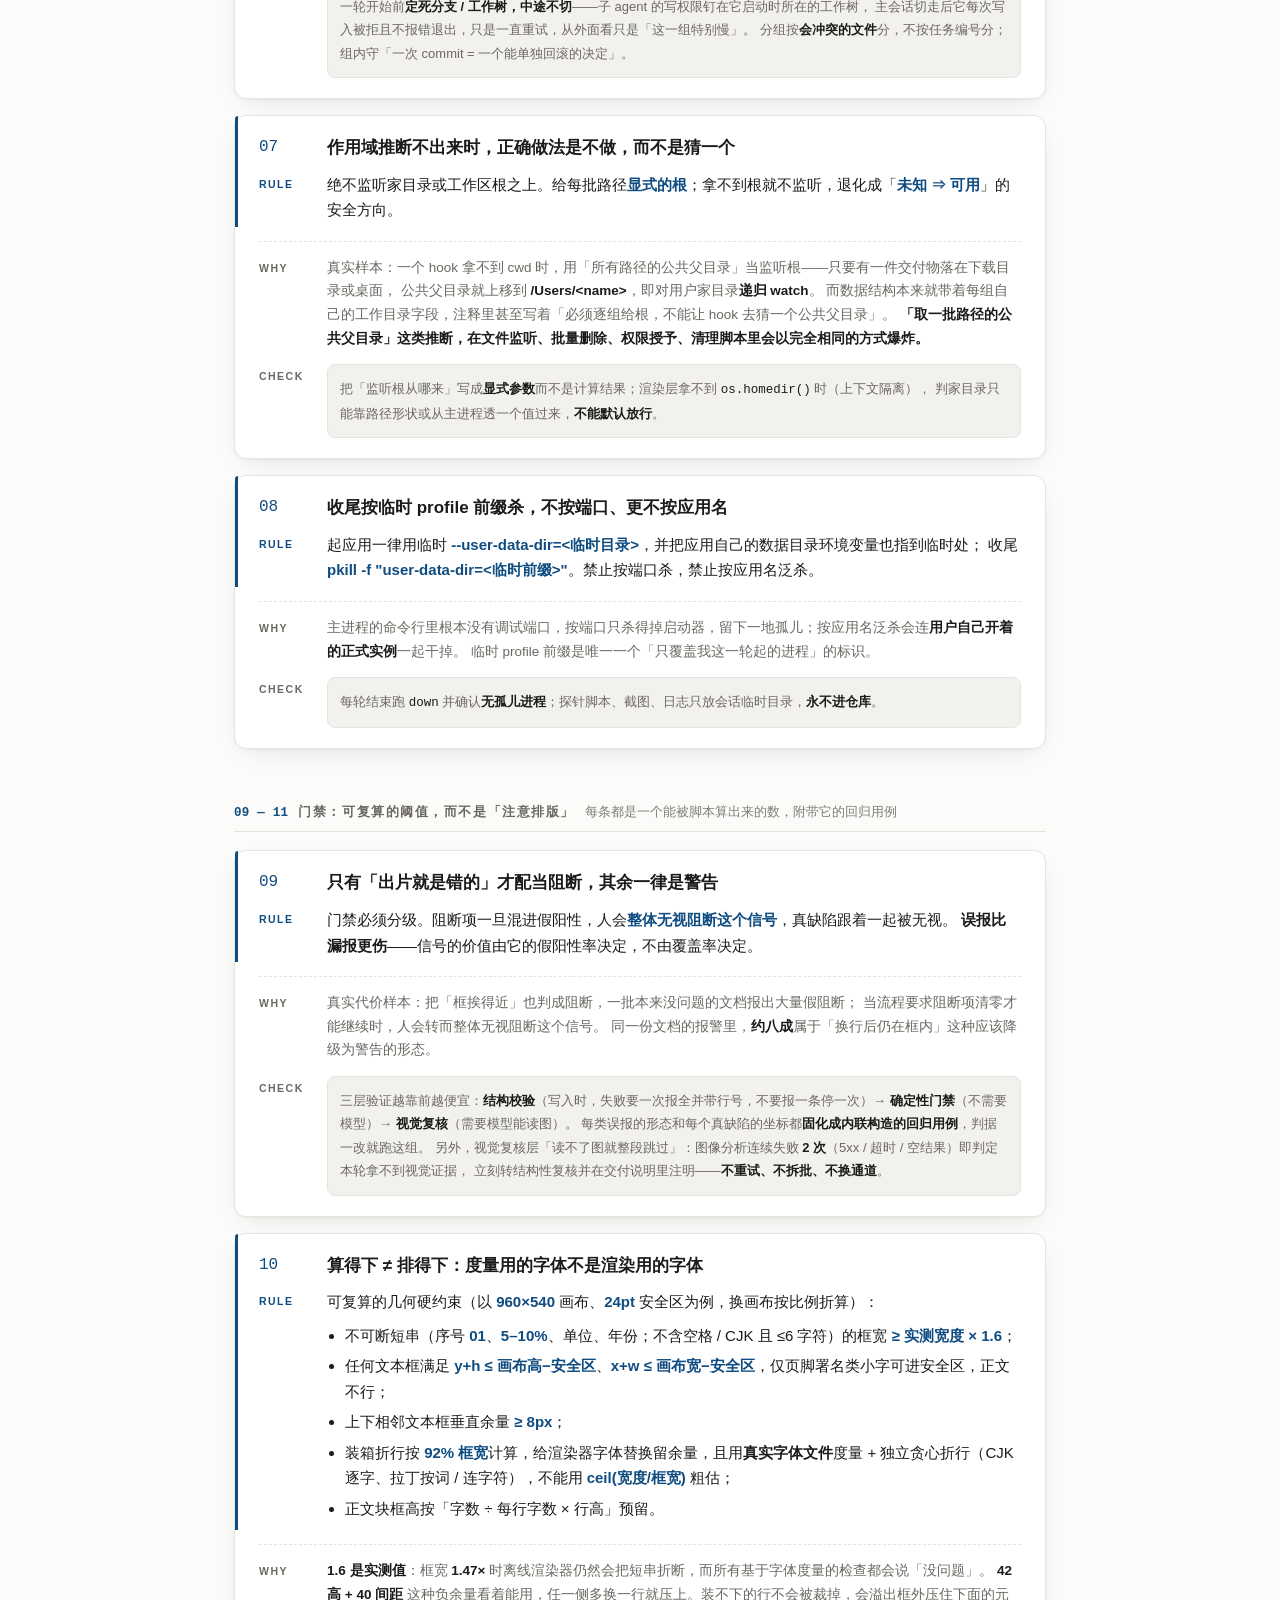
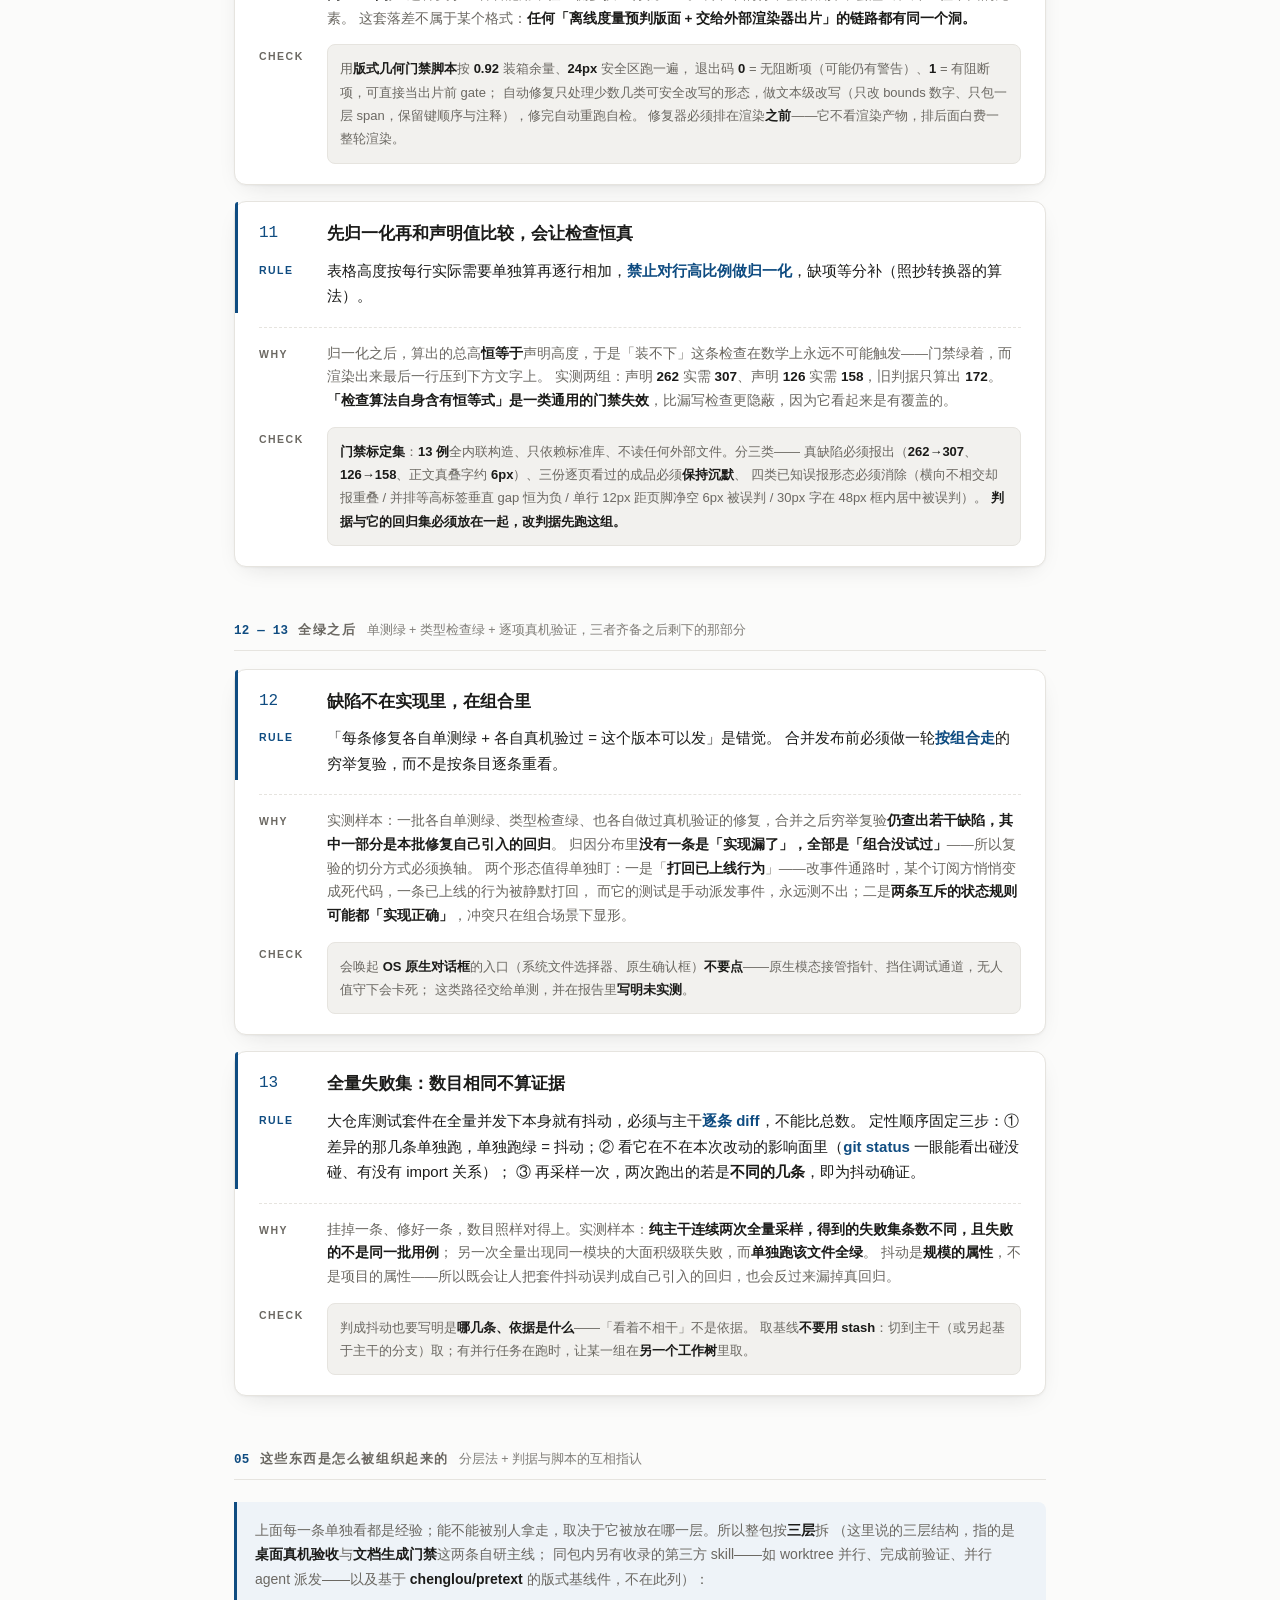
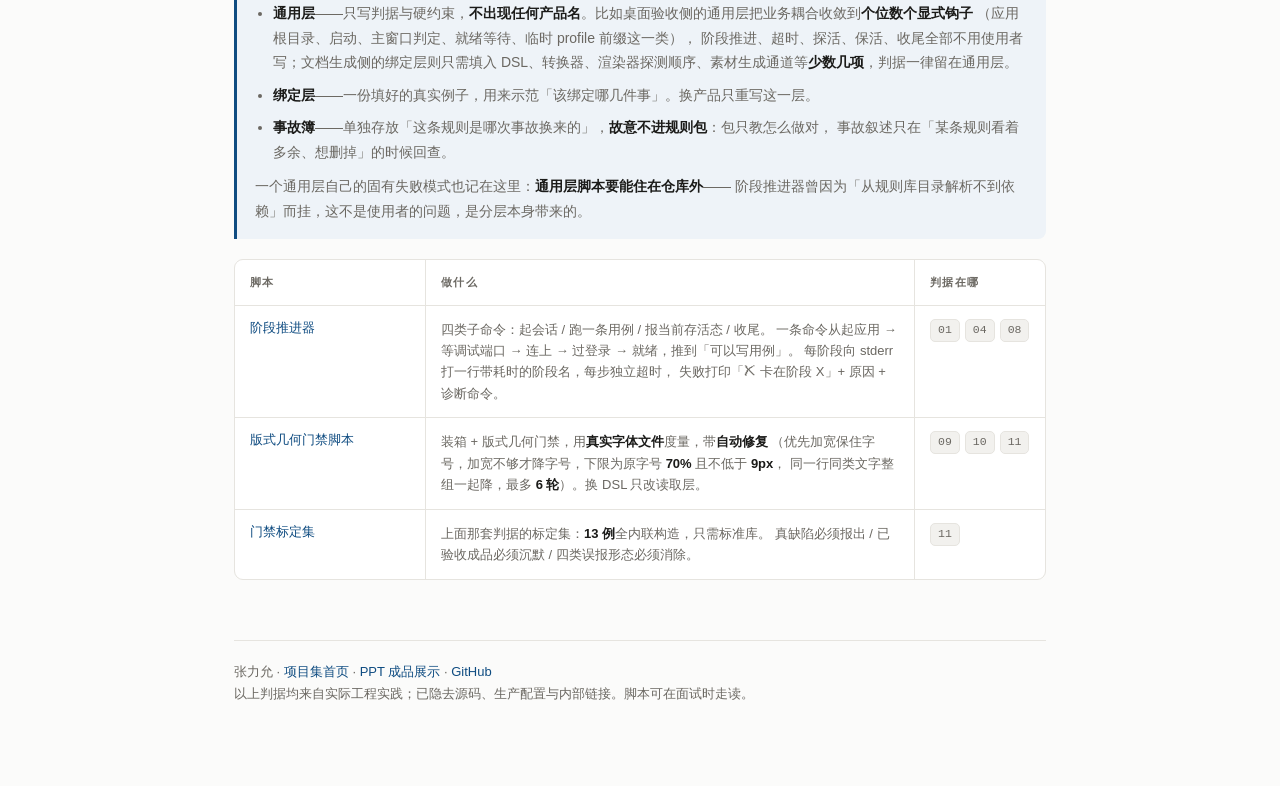
==== commit 3c637953: "方法论页去敏与口径修正：中性锚点、移除内部脚本名与内部数据、修移动端标题换行与命令提示符 Co-Authored-By: Claude Opus 5 (1M context) <noreply@ant" ====
--- a/methodology.html
+++ b/methodology.html
@@ -122,13 +122,14 @@
   .r-check{margin-top:14px}
   .check-box{
     background:var(--chip);border:1px solid var(--line);border-radius:8px;padding:12px;
-    font-family:var(--mono);font-size:12.5px;line-height:1.7;color:var(--muted);
+    font-size:13px;line-height:1.8;color:var(--muted);
     overflow-x:auto;
   }
-  .check-box::before{
+  .check-box.is-cmd{font-family:var(--mono);font-size:12.5px;line-height:1.7}
+  .check-box.is-cmd::before{
     content:"$";color:var(--accent);font-size:12px;font-weight:600;margin-right:8px;
   }
-  .check-box code{color:var(--ink);font-family:inherit;white-space:nowrap}
+  .check-box code{color:var(--ink);font-family:var(--mono);font-size:12.5px;white-space:nowrap}
   .check-box b{color:var(--ink);font-weight:600;font-family:inherit}
 
   /* ---------- §5 收尾 ---------- */
@@ -176,13 +177,15 @@
     .r-top .r-num{
       display:inline-block;margin-right:8px;vertical-align:baseline;font-size:15px;
     }
-    .r-title{display:inline;font-size:16.5px}
-    .r-titlewrap{margin-bottom:12px}
+    .r-title{display:inline;font-size:16.5px;margin:0}
+    .r-titlewrap{display:inline}
+    .r-top{margin-bottom:12px}
     .lbl{
       display:inline-block;padding:1px 7px;margin-bottom:6px;line-height:1.6;
       background:var(--chip);border:1px solid var(--line);border-radius:4px;
     }
-    .check-box{font-size:12px}
+    .check-box{font-size:12.5px}
+    .check-box.is-cmd{font-size:12px}
     .scripts{grid-template-columns:1fr}
     .scripts .hd{display:none}
   }
@@ -191,7 +194,7 @@
 <body>
 <div class="wrap">
 
-  <a class="back" href="./index.html#mirawork">
+  <a class="back" href="./index.html#desktop-agent">
     <svg viewBox="0 0 16 16" fill="none" stroke="currentColor" stroke-width="1.8" stroke-linecap="round" stroke-linejoin="round"><path d="M10 3L5 8l5 5"/></svg>
     返回项目集
   </a>
@@ -200,13 +203,13 @@
     <p class="eyebrow">Transferable Practice</p>
     <h1>可沉淀的方法论</h1>
     <p class="tagline">
-      在一个桌面 Agent 产品和一条文档自动生成链路上做了一年多的实现与验收，
+      在一个桌面 Agent 产品和一条文档自动生成链路上做实现与验收，
       真正能带走的不是代码，是一批可以照抄到别的项目的判据。
       下面每一条都写成三层：<b>规则</b>（能直接执行）、<b>为什么</b>（哪次事故换来的）、<b>怎么验</b>（一条能跑的命令或一个能失败的断言）。
     </p>
     <p class="note">
-      内容来自内部工程规范与事故复盘的<b>去标识化提炼</b>：不含公司名、内部项目名、内部链接与任何生产配置；
-      涉及的产品一律表述为「某桌面 Agent 产品」「某文档生成链路」。文中所有数字均为实测记录值，未做外推。
+      以下为个人在实践中沉淀的<b>工程笔记</b>：已隐去源码、生产配置与内部链接，涉及的产品一律表述为「某桌面 Agent 产品」「某文档生成链路」。
+      文中保留的数字均为实测记录值，未做外推；来源另有出处的条目已在该条内注明。
     </p>
   </header>
 
@@ -251,11 +254,13 @@
       <p>
         绿只证明当前世界是好的，不证明这条用例押在了缺陷上。一条在「没有修复的世界」里也绿的测试，<b>等于没有测到东西</b>。
         反过来，一个修复有多处改动时，只撤其中一处却没转红，说明撤错了地方，不是探针有效。
-      </p>
-    </div>
-    <div class="r-check">
-      <div class="lbl">Check</div>
-      <div class="check-box">
+        <b>来源说明：</b>「红-绿撤回环」本身是既有公开实践（如 <b>verification-before-completion</b> 一类公开 skill 的 write → pass → revert → must fail → restore → pass）；
+        本条的自有增量是两点——<em>红的内容必须与用户症状同形</em>，以及<em>主进程改动必须重启实例</em>，这两点有事故背书。
+      </p>
+    </div>
+    <div class="r-check">
+      <div class="lbl">Check</div>
+      <div class="check-box is-cmd">
         <code>git checkout HEAD -- &lt;显式路径&gt;</code> 撤回 → <b>主进程改动必须重启实例</b>（只有渲染层能靠 HMR，不重启就退代码，探针读到的仍是修复版）→ 重跑同一条用例。
         撤回前后各跑一次 <code>git diff --stat</code>，确认只有自己那几行在动。绝不用 <code>git stash</code>，也不用「整份 cp 快照再还原」。
       </div>
@@ -279,7 +284,8 @@
       <p>
         乐观更新会让只看界面的断言全线假绿：界面已经变了，数据根本没落盘。
         而且同一个事实（存在性、内容版本）一旦在多处各自维护，就会长出「<b>同一个文件四个地方四种状态</b>」，对用户表现为「删不掉 / 不刷新 / 凭空消失」。
-        这三层结构不是某个框架特有的——本地状态 / 进程边界 / 持久化，桌面端、移动端、带缓存的 Web、CLI+DB 都是同一个洞。
+        「界面 + 进程边界 + 持久化」三处对齐是 <b>Electron 场景下最值钱的一条</b>，本条的实测背书全部来自该场景。
+        本地状态 / 进程边界 / 持久化的同构在移动端、带缓存的 Web、CLI+DB 上看起来也成立，但那是<em>推论，未在其他形态上验证</em>。
       </p>
     </div>
     <div class="r-check">
@@ -308,8 +314,8 @@
     <div class="r-why">
       <div class="lbl">Why</div>
       <p>
-        典型失效：渲染器按输入文件名命名输出（喂 <b>p3-bare.pptx</b> 出 <b>p3-bare.png</b>），代码去找 <b>p3.png</b>，
-        于是每一页都「成功但找不到文件」，整本静默降级到只能画 <b>50/177</b> 个形状、画不出原生图表的备用渲染器——<b>日志一切正常，退出码 0</b>。
+        典型失效：渲染器按输入文件名命名输出（喂 <b>&lt;name&gt;-variant</b> 出 <b>&lt;name&gt;-variant.png</b>），代码去找 <b>&lt;name&gt;.png</b>，
+        于是每一页都「成功但找不到文件」，整本静默降级到<b>只画得出不到三分之一形状</b>、画不出原生图表的备用渲染器——<b>日志一切正常，退出码 0</b>。
         而降级发生在所有检查之前，所以后面每一层视觉与功能检查都跑在残缺产物上，<b>全部白跑</b>。
       </p>
     </div>
@@ -345,11 +351,11 @@
     <div class="r-check">
       <div class="lbl">Check</div>
       <div class="check-box">
-        <code>dev-session.mjs status</code> 直接报出当前处于哪一态。配套两条硬约束：detached 子进程的 stdio <b>必须是 fd 不能是 pipe</b>
+        <b>阶段推进器</b>的探活子命令直接报出当前处于哪一态。配套两条硬约束：detached 子进程的 stdio <b>必须是 fd 不能是 pipe</b>
         （<code>openSync</code> + <code>["ignore", fd, fd]</code> + <code>unref</code> + <code>closeSync</code>）——否则父进程一退出读端就关，
         仍在跑的主进程下一次 <code>console.log</code> 直接 EPIPE 未捕获崩溃，表现成「一直登不上」加一地孤儿进程；
         要看输出用 <code>readFileSync</code> 取日志尾巴，别 <code>on("data")</code>。
-        阶段行也别接 <code>| tail</code> / <code>| head</code>，管道会把输出憋到进程结束才吐，要留档就 <code>&gt; log 2&gt;&amp;1</code> 再另开窗口 <code>tail -f</code>。
+        阶段日志行也别接 <code>| tail</code> / <code>| head</code>，管道会把输出憋到进程结束才吐，要留档就 <code>&gt; log 2&gt;&amp;1</code> 再另开窗口 <code>tail -f</code>。
       </div>
     </div>
   </section>
@@ -498,9 +504,9 @@
     <div class="r-why">
       <div class="lbl">Why</div>
       <p>
-        真实代价样本：把「框挨得近」也判成阻断，三份本来没问题的文档报出 <b>16 处假阻断</b>；
-        而流程写着「0 阻断即停、警告不展开」，于是所有人开始整体无视阻断项。
-        同一份文档的 <b>20 处</b>报警里，<b>16 处</b>属于「换行后仍在框内」这种应该降级为警告的形态。
+        真实代价样本：把「框挨得近」也判成阻断，一批本来没问题的文档报出大量假阻断；
+        当流程要求阻断项清零才能继续时，人会转而整体无视阻断这个信号。
+        同一份文档的报警里，<b>约八成</b>属于「换行后仍在框内」这种应该降级为警告的形态。
       </p>
     </div>
     <div class="r-check">
@@ -543,9 +549,9 @@
     <div class="r-check">
       <div class="lbl">Check</div>
       <div class="check-box">
-        <code>check_text_fit.py &lt;deck&gt; --slack 0.92 --safe-margin 24</code>，
+        用<b>版式几何门禁脚本</b>按 <b>0.92</b> 装箱余量、<b>24px</b> 安全区跑一遍，
         退出码 <b>0</b> = 无阻断项（可能仍有警告）、<b>1</b> = 有阻断项，可直接当出片前 gate；
-        <code>--fix</code> 只认三种 kind，做文本级改写（只改 bounds 数字、只包一层 span，保留键顺序与注释），修完自动重跑自检。
+        自动修复只处理少数几类可安全改写的形态，做文本级改写（只改 bounds 数字、只包一层 span，保留键顺序与注释），修完自动重跑自检。
         修复器必须排在渲染<b>之前</b>——它不看渲染产物，排后面白费一整轮渲染。
       </div>
     </div>
@@ -573,7 +579,7 @@
     <div class="r-check">
       <div class="lbl">Check</div>
       <div class="check-box">
-        <code>test_layout_checks.py</code>：<b>13 例</b>全内联构造、只依赖标准库、不读任何外部文件。分三类——
+        <b>门禁标定集</b>：<b>13 例</b>全内联构造、只依赖标准库、不读任何外部文件。分三类——
         真缺陷必须报出（<b>262→307</b>、<b>126→158</b>、正文真叠字约 <b>6px</b>）、三份逐页看过的成品必须<b>保持沉默</b>、
         四类已知误报形态必须消除（横向不相交却报重叠 / 并排等高标签垂直 gap 恒为负 / 单行 12px 距页脚净空 6px 被误判 / 30px 字在 48px 框内居中被误判）。
         <b>判据与它的回归集必须放在一起，改判据先跑这组。</b>
@@ -595,19 +601,17 @@
       </div>
       <div class="lbl is-rule">Rule</div>
       <p class="r-rule">
-        「每张 issue 各自单测绿 + 各自真机验过 = 这个版本可以发」是错觉。
-        合批发布前必须做一轮<b>按组合走</b>的穷举复验，而不是按 issue 逐张重看。
-      </p>
-    </div>
-    <div class="r-why">
-      <div class="lbl">Why</div>
-      <p>
-        实测样本：<b>12 张</b> issue 全部单测绿、类型检查绿、各自也做过真机验证，穷举复验仍查出 <b>14 条缺陷，其中 3 条是这一批修复自己引入的回归</b>。
+        「每条修复各自单测绿 + 各自真机验过 = 这个版本可以发」是错觉。
+        合并发布前必须做一轮<b>按组合走</b>的穷举复验，而不是按条目逐条重看。
+      </p>
+    </div>
+    <div class="r-why">
+      <div class="lbl">Why</div>
+      <p>
+        实测样本：一批各自单测绿、类型检查绿、也各自做过真机验证的修复，合并之后穷举复验<b>仍查出若干缺陷，其中一部分是本批修复自己引入的回归</b>。
         归因分布里<b>没有一条是「实现漏了」，全部是「组合没试过」</b>——所以复验的切分方式必须换轴。
-        两个具体形态值得单独盯：一是「<b>打回已上线行为</b>」（把删除广播改成直接调注册表后，某组件的订阅成了死代码，
-        一条已上线的行为被静默打回，而它的测试是手动派发事件，永远测不出）；
-        二是<b>两条产品规则可能正面冲突且都「实现正确」</b>（「被动过的东西消失了就静默移除」与「文件消失了必须显示失效」无法同时成立，
-        根因是判据把创建它的那次写入也算成了「动过」）。
+        两个形态值得单独盯：一是「<b>打回已上线行为</b>」——改事件通路时，某个订阅方悄悄变成死代码，一条已上线的行为被静默打回，
+        而它的测试是手动派发事件，永远测不出；二是<b>两条互斥的状态规则可能都「实现正确」</b>，冲突只在组合场景下显形。
       </p>
     </div>
     <div class="r-check">
@@ -635,8 +639,8 @@
     <div class="r-why">
       <div class="lbl">Why</div>
       <p>
-        挂掉一条、修好一条，数目照样对得上。实测样本：<b>纯主干两次采样分别是 13 条和 12 条失败</b>；
-        另一次全量跑出 <b>120+ 条</b>同一模块的级联失败，而单独跑该文件 <b>204/204 全绿</b>。
+        挂掉一条、修好一条，数目照样对得上。实测样本：<b>纯主干连续两次全量采样，得到的失败集条数不同，且失败的不是同一批用例</b>；
+        另一次全量出现同一模块的大面积级联失败，而<b>单独跑该文件全绿</b>。
         抖动是<b>规模的属性</b>，不是项目的属性——所以既会让人把套件抖动误判成自己引入的回归，也会反过来漏掉真回归。
       </p>
     </div>
@@ -657,20 +661,21 @@
 
   <div class="wrapup">
     <p>
-      上面每一条单独看都是经验；能不能被别人拿走，取决于它被放在哪一层。所以整包按<b>三层</b>拆：
+      上面每一条单独看都是经验；能不能被别人拿走，取决于它被放在哪一层。所以整包按<b>三层</b>拆
+      （这里说的三层结构，指的是<b>桌面真机验收</b>与<b>文档生成门禁</b>这两条自研主线；
+      同包内另有收录的第三方 skill——如 worktree 并行、完成前验证、并行 agent 派发——以及基于 <b>chenglou/pretext</b> 的版式基线件，不在此列）：
     </p>
     <ul>
-      <li><b>通用层</b>——只写判据与硬约束，<b>不出现任何产品名</b>。比如桌面验收侧的通用层把业务耦合收敛成恰好 <b>5 个钩子</b>
-        （<code>appRoot</code> / <code>launch</code> / <code>isMainWindow</code> / <code>ensureReady</code> / <code>profilePrefix</code>），
-        阶段推进、超时、探活、保活、收尾全部不用使用者写；文档生成侧的绑定层则只需填 <b>6 件事</b>
-        （DSL、转换器、脚本、渲染器探测顺序、图片生成网关等），判据一律留在通用层。</li>
+      <li><b>通用层</b>——只写判据与硬约束，<b>不出现任何产品名</b>。比如桌面验收侧的通用层把业务耦合收敛到<b>个位数个显式钩子</b>
+        （应用根目录、启动、主窗口判定、就绪等待、临时 profile 前缀这一类），
+        阶段推进、超时、探活、保活、收尾全部不用使用者写；文档生成侧的绑定层则只需填入 DSL、转换器、渲染器探测顺序、素材生成通道等<b>少数几项</b>，判据一律留在通用层。</li>
       <li><b>绑定层</b>——一份填好的真实例子，用来示范「该绑定哪几件事」。换产品只重写这一层。</li>
-      <li><b>事故簿</b>——单独存放「这条规则是哪次事故换来的」，<b>故意不进技能包</b>：包只教怎么做对，
+      <li><b>事故簿</b>——单独存放「这条规则是哪次事故换来的」，<b>故意不进规则包</b>：包只教怎么做对，
         事故叙述只在「某条规则看着多余、想删掉」的时候回查。</li>
     </ul>
     <p>
       一个通用层自己的固有失败模式也记在这里：<b>通用层脚本要能住在仓库外</b>——
-      阶段推进器曾因为「从技能库目录解析不到依赖」而挂，这不是使用者的问题，是分层本身带来的。
+      阶段推进器曾因为「从规则库目录解析不到依赖」而挂，这不是使用者的问题，是分层本身带来的。
     </p>
   </div>
 
@@ -679,24 +684,24 @@
     <div class="hd">做什么</div>
     <div class="hd">判据在哪</div>
 
-    <div class="nm">dev-session.mjs</div>
+    <div class="nm">阶段推进器</div>
     <div>
-      阶段推进器，四个子命令 <b>up</b> / <b>run &lt;case&gt;</b> / <b>status</b> / <b>down</b>：
+      四类子命令：起会话 / 跑一条用例 / 报当前存活态 / 收尾。
       一条命令从起应用 → 等调试端口 → 连上 → 过登录 → 就绪，推到「可以写用例」。
-      每阶段向 stderr 打 <b>[dev-session] &lt;毫秒&gt; &lt;阶段名&gt;</b>，每步独立超时，
+      每阶段向 stderr 打一行带耗时的阶段名，每步独立超时，
       失败打印「✗ 卡在阶段 X」+ 原因 + 诊断命令。
     </div>
     <div class="refs"><a href="#r01">01</a><a href="#r04">04</a><a href="#r08">08</a></div>
 
-    <div class="nm">check_text_fit.py</div>
+    <div class="nm">版式几何门禁脚本</div>
     <div>
-      装箱 + 版式几何门禁，用<b>真实字体文件</b>度量，带 <b>--fix</b> 自动修复
+      装箱 + 版式几何门禁，用<b>真实字体文件</b>度量，带<b>自动修复</b>
       （优先加宽保住字号，加宽不够才降字号，下限为原字号 <b>70%</b> 且不低于 <b>9px</b>，
       同一行同类文字整组一起降，最多 <b>6 轮</b>）。换 DSL 只改读取层。
     </div>
     <div class="refs"><a href="#r09">09</a><a href="#r10">10</a><a href="#r11">11</a></div>
 
-    <div class="nm">test_layout_checks.py</div>
+    <div class="nm">门禁标定集</div>
     <div>
       上面那套判据的标定集：<b>13 例</b>全内联构造，只需标准库。
       真缺陷必须报出 / 已验收成品必须沉默 / 四类误报形态必须消除。
@@ -706,7 +711,7 @@
 
   <footer>
     张力允 · <a href="./index.html">项目集首页</a> · <a href="./ppt.html">PPT 成品展示</a> · <a href="https://github.com/zhangliyun2023">GitHub</a><br>
-    以上判据均来自实际工程与事故复盘，已做去标识化处理；不含任何私有源码、生产配置或内部链接。脚本可在面试时走读。
+    以上判据均来自实际工程实践；已隐去源码、生产配置与内部链接。脚本可在面试时走读。
   </footer>
 
 </div>
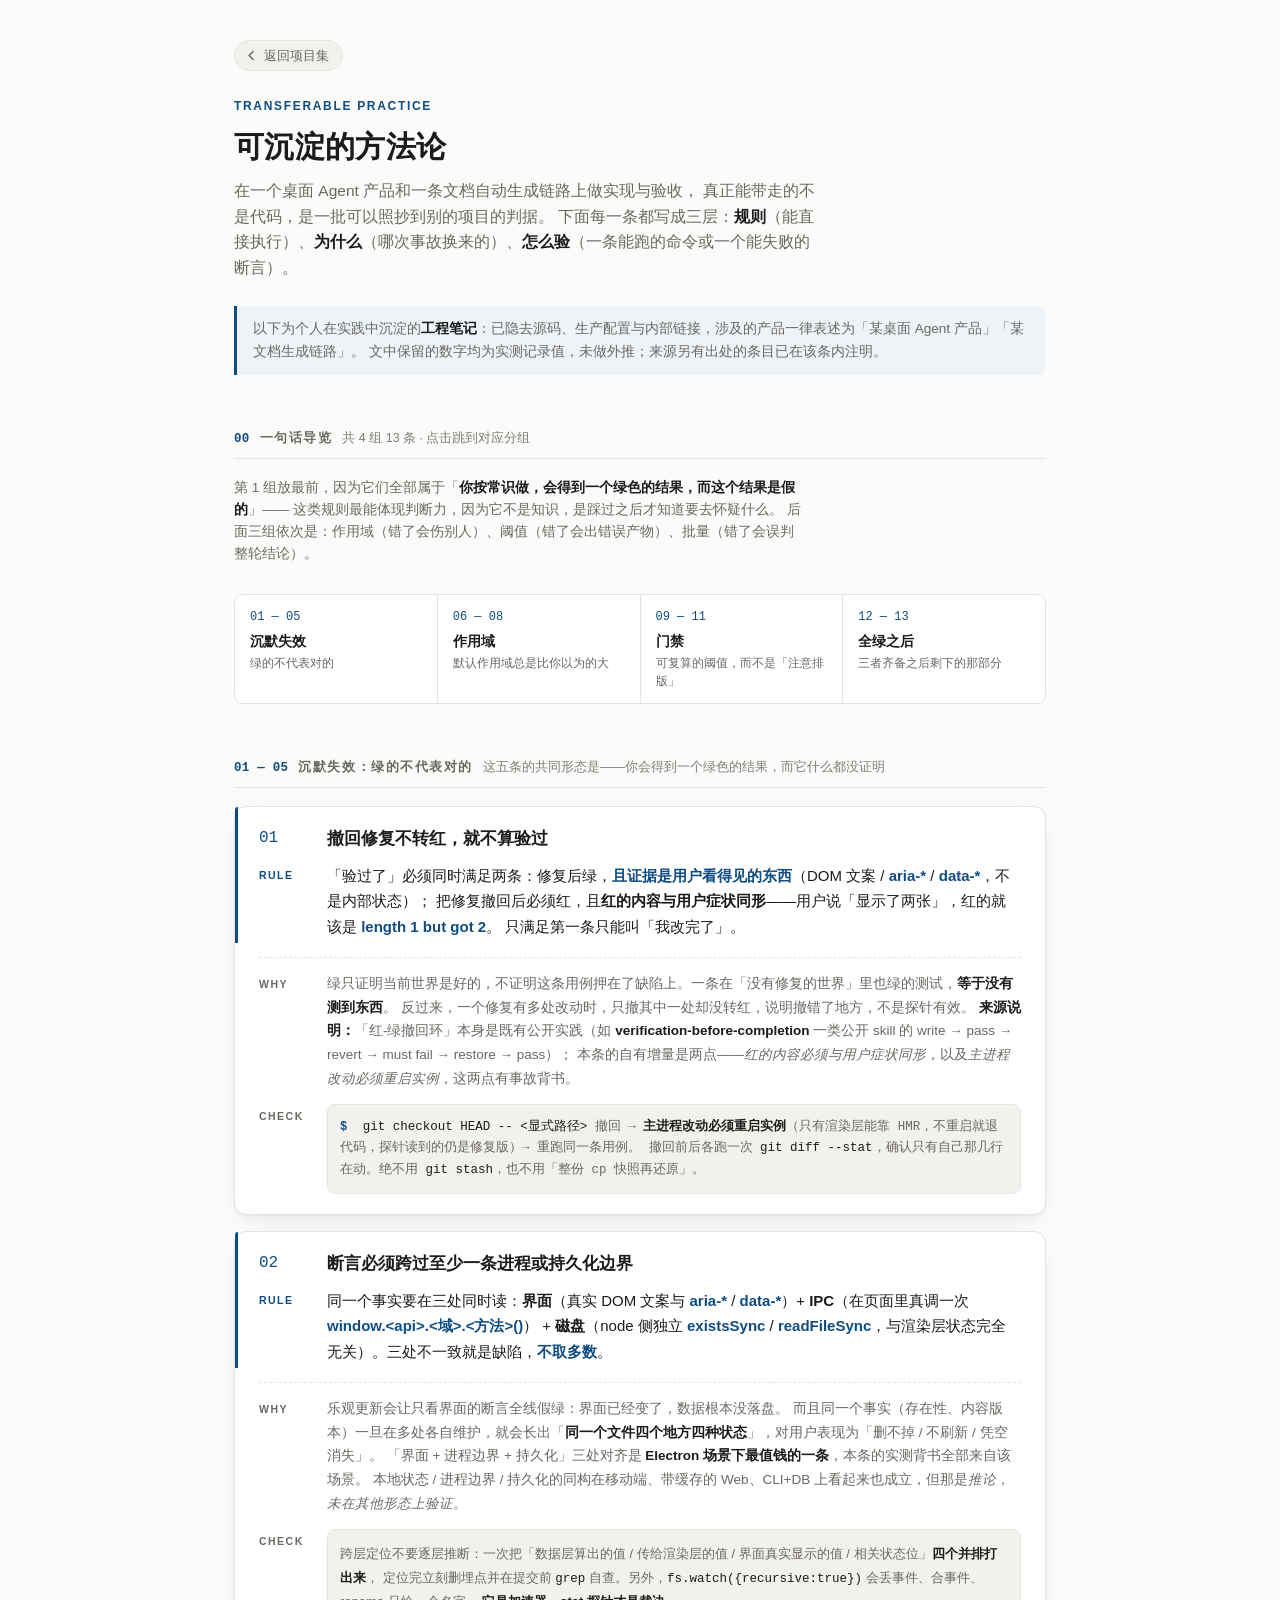
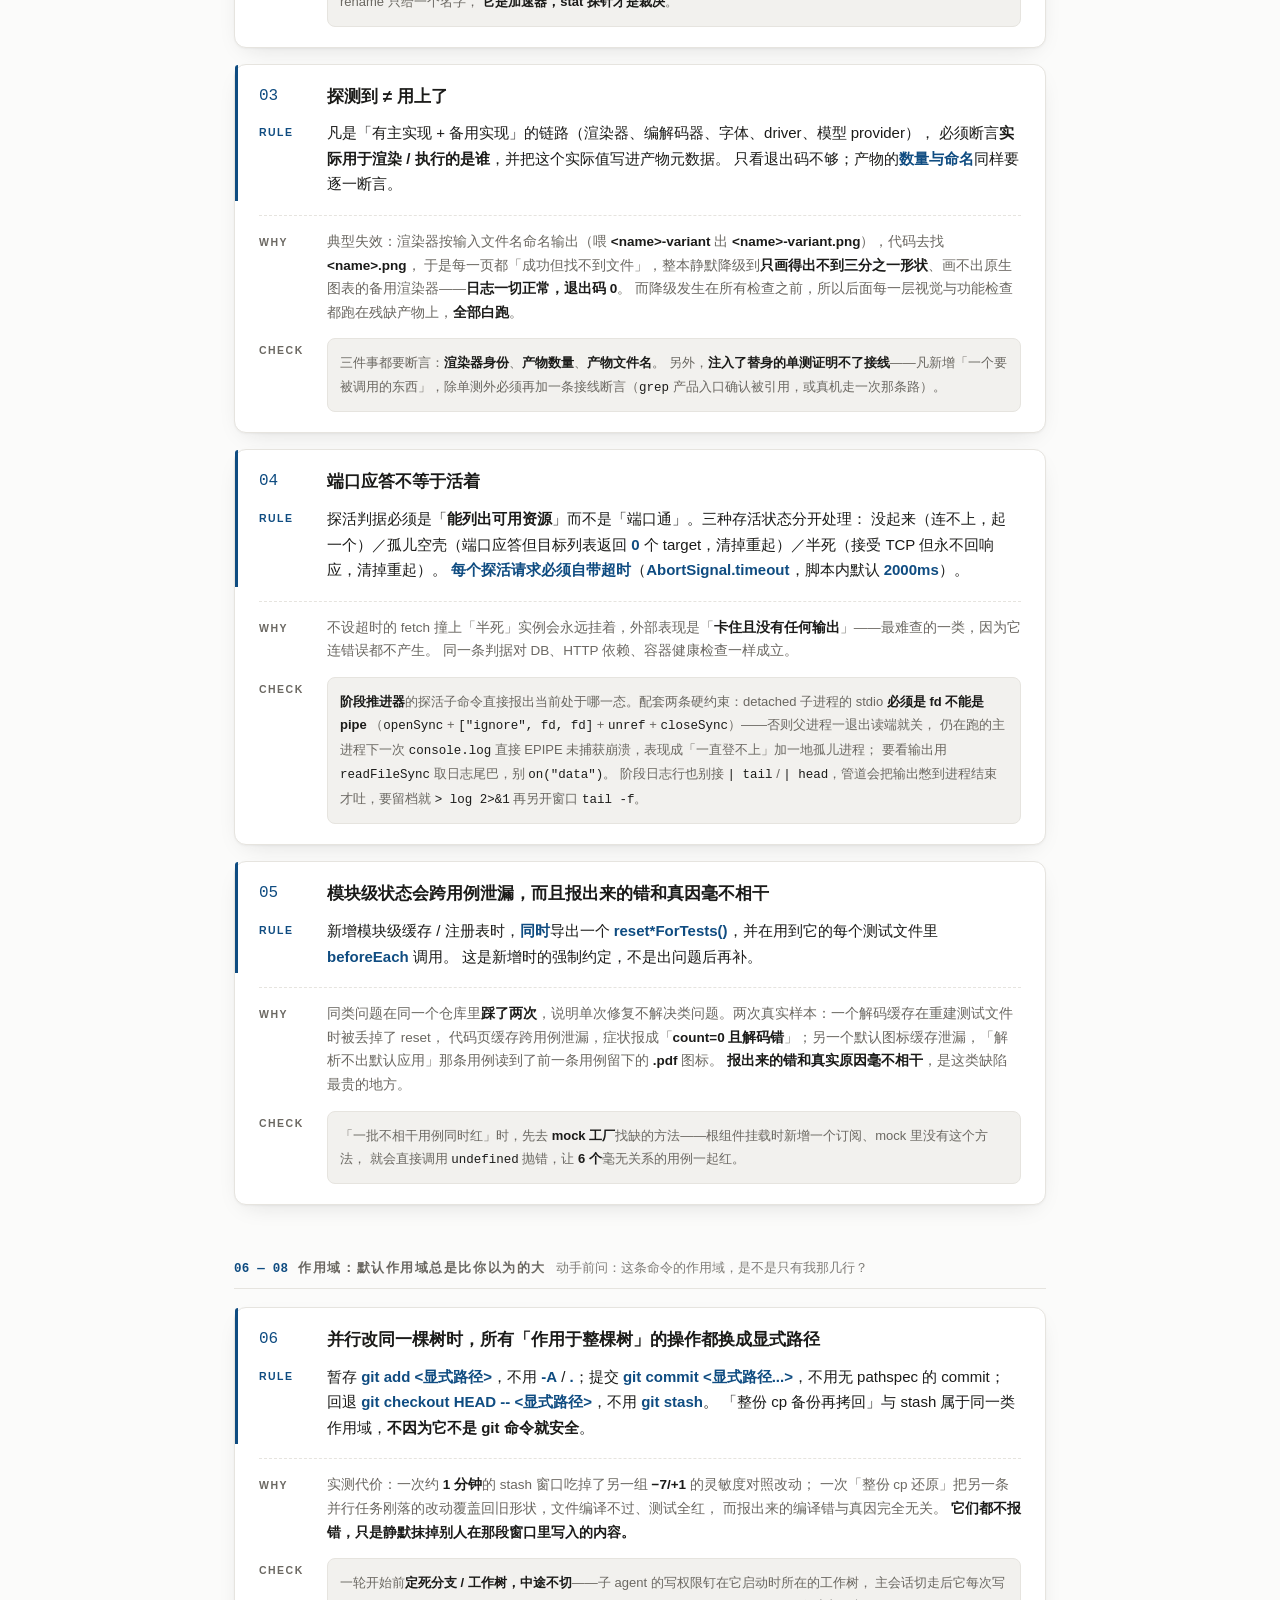
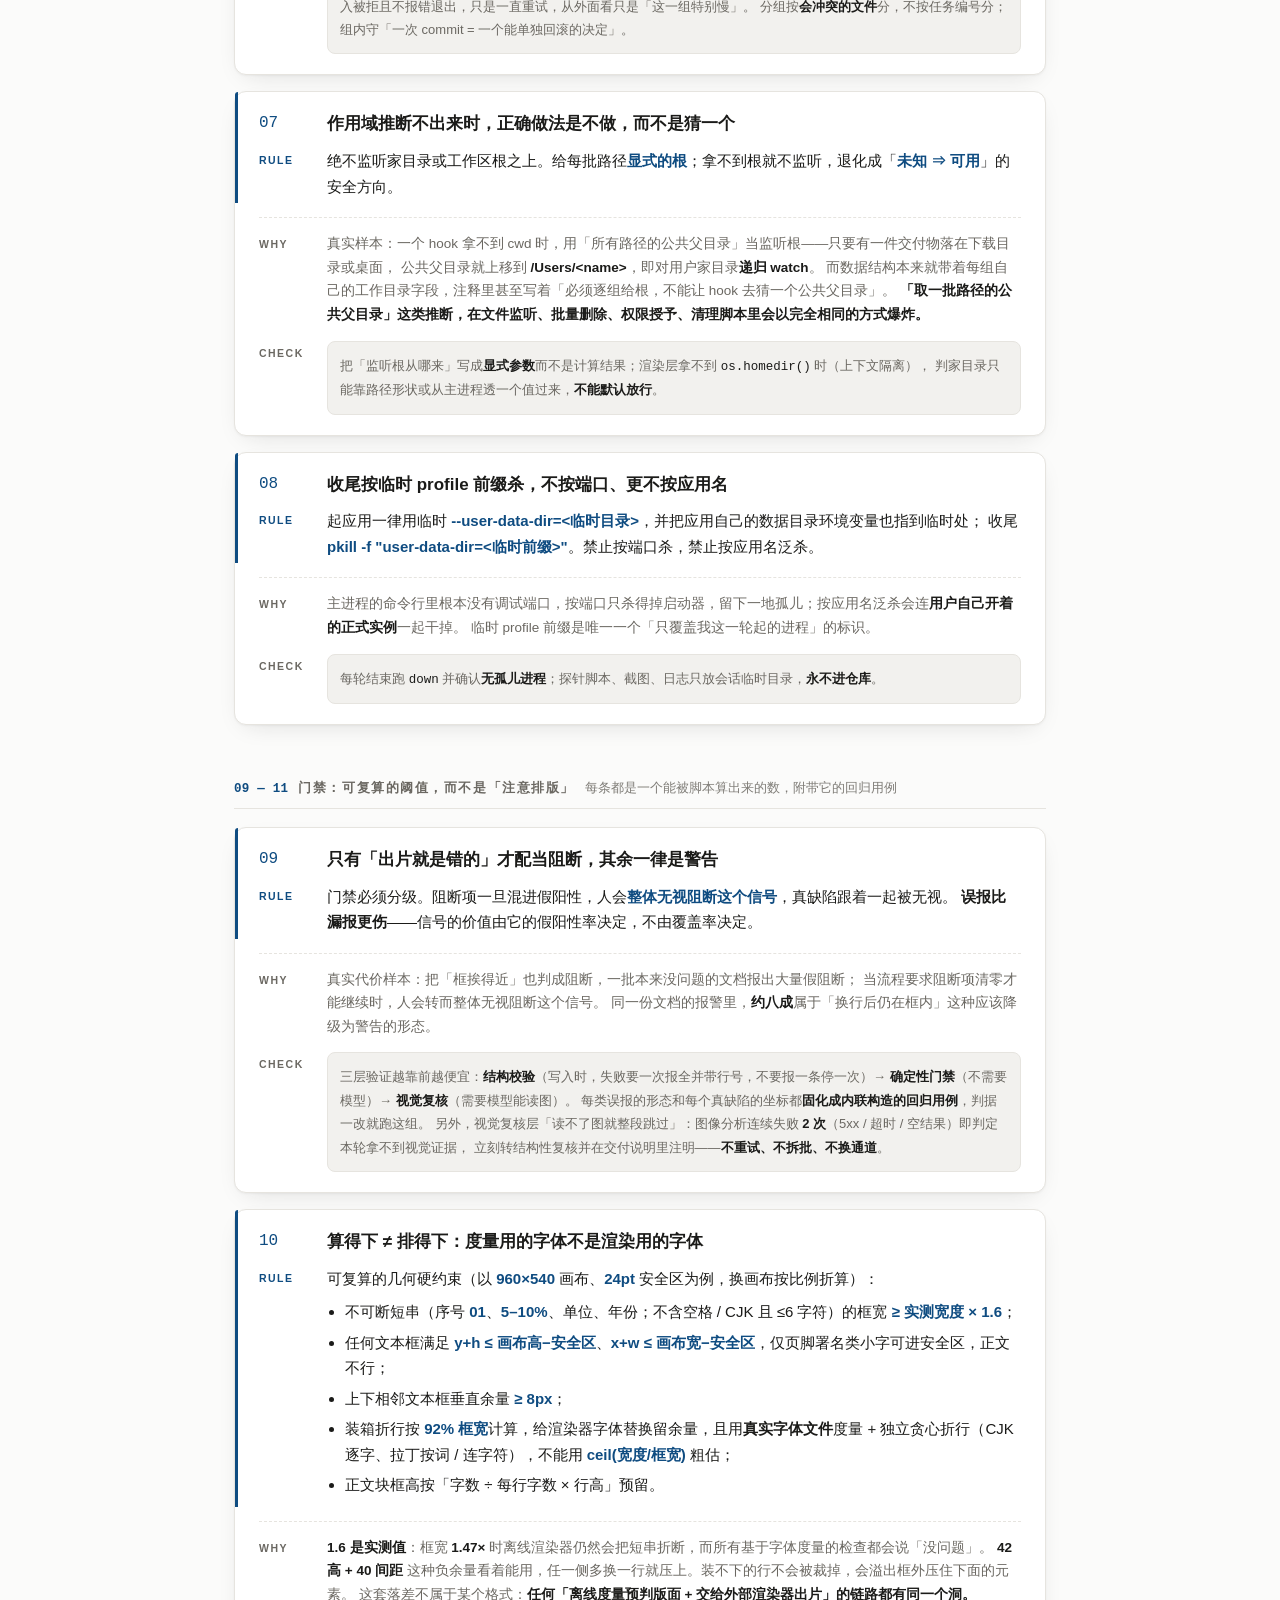
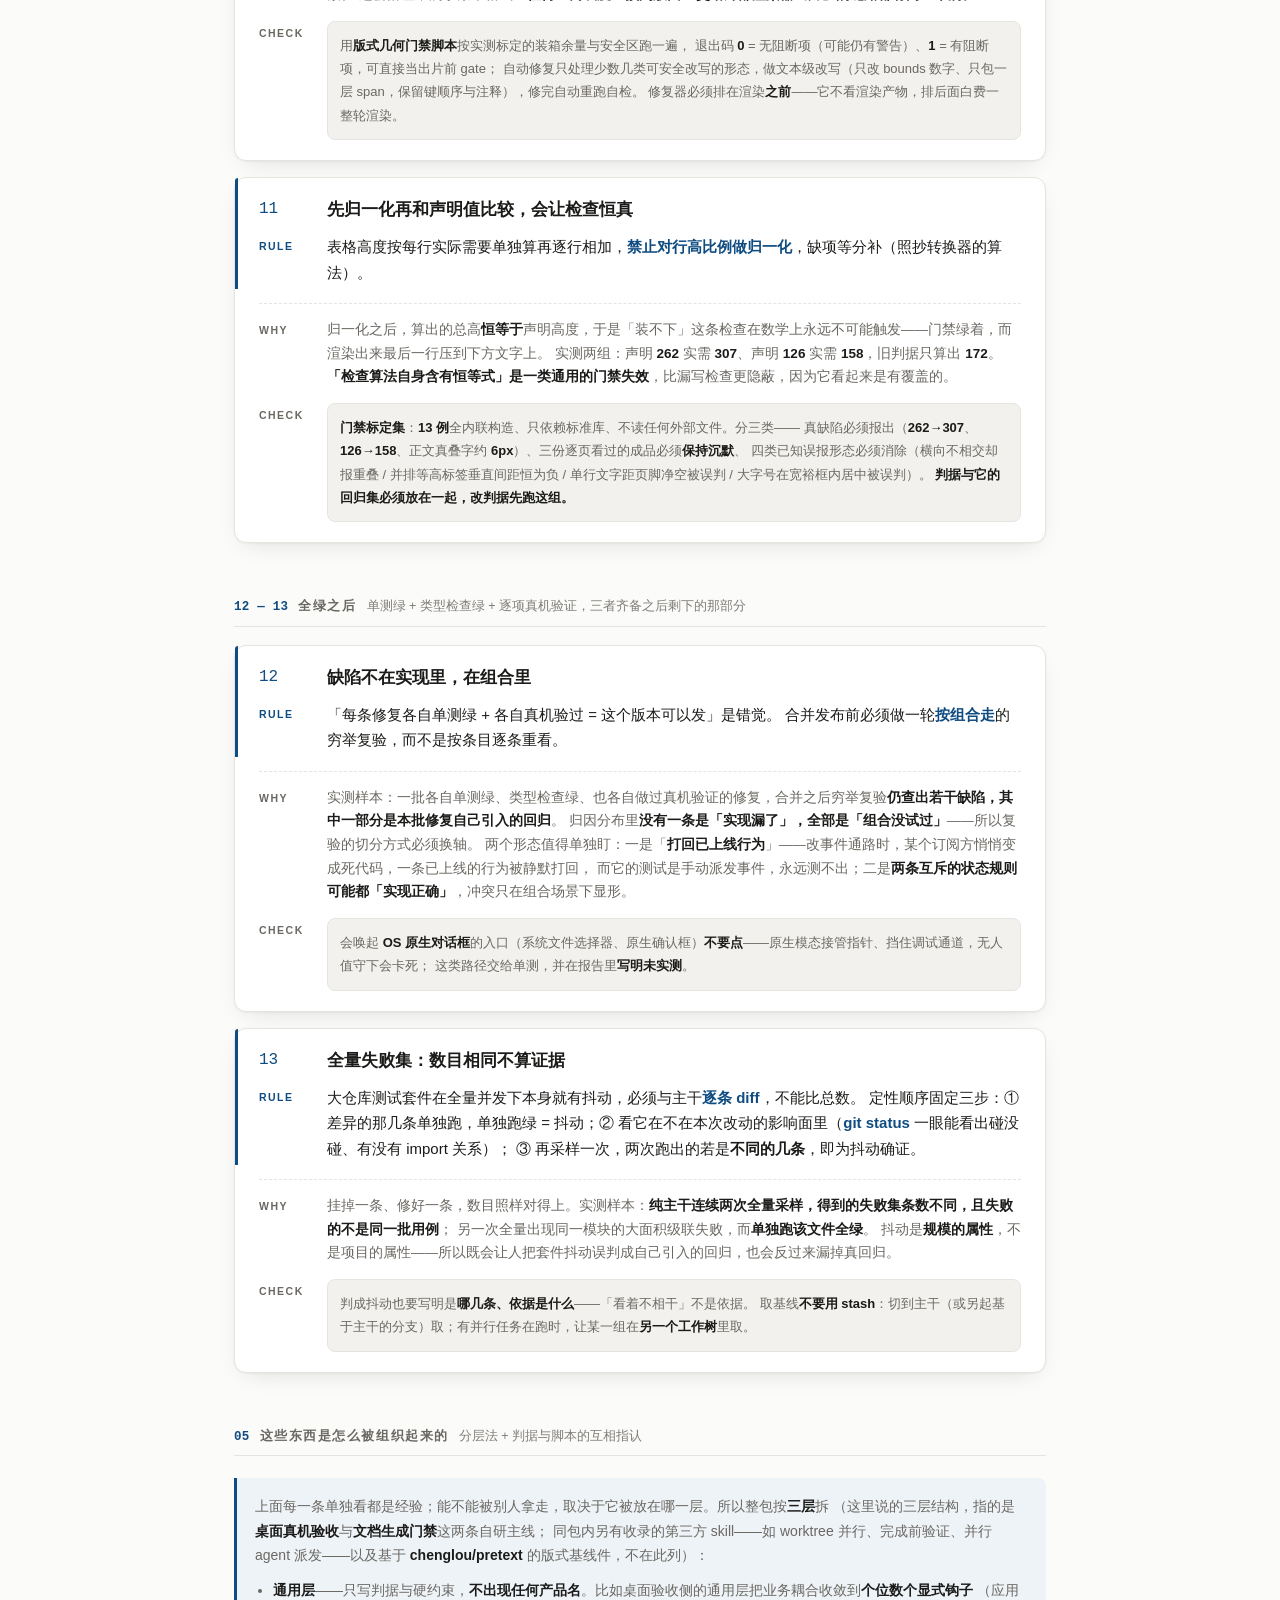
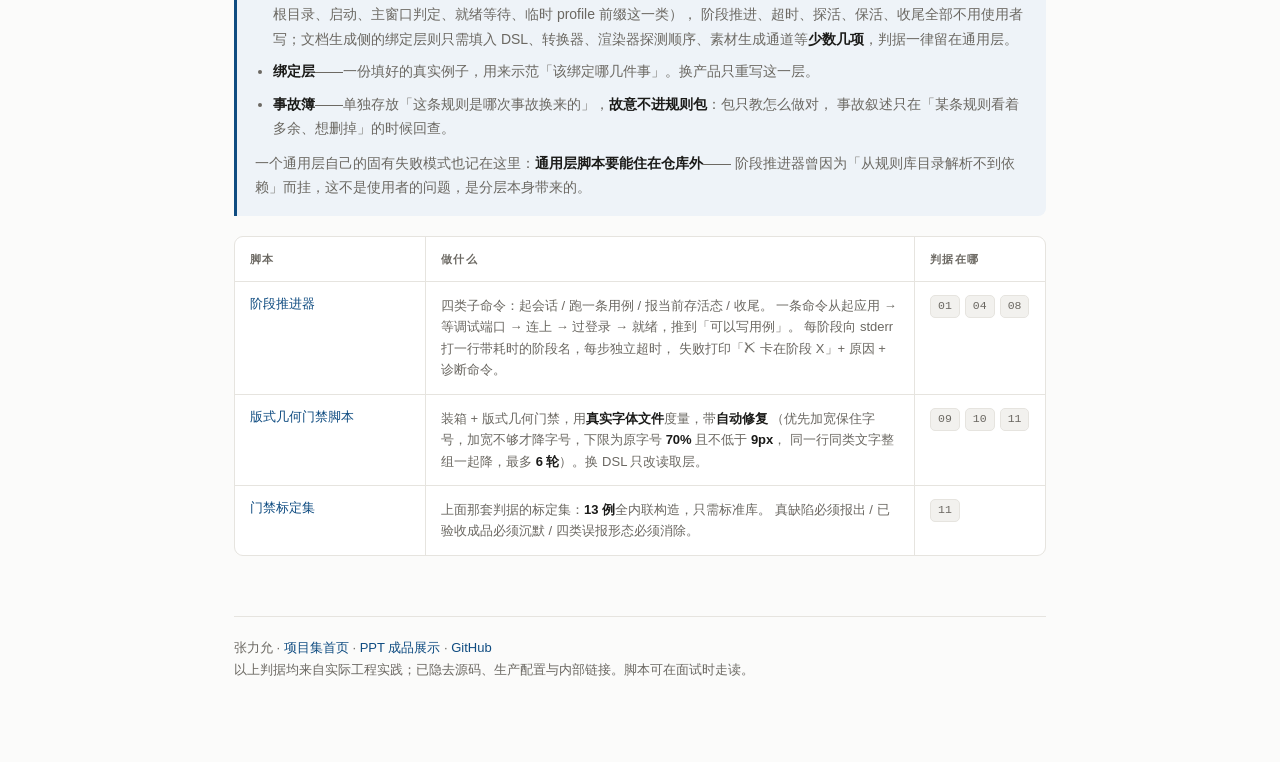
==== commit 157aa921: "补清三处残留：内部符号名、门禁标定常数、误报样本的像素坐标" ====
--- a/methodology.html
+++ b/methodology.html
@@ -412,8 +412,8 @@
       <div class="lbl">Why</div>
       <p>
         实测代价：一次约 <b>1 分钟</b>的 stash 窗口吃掉了另一组 <b>−7/+1</b> 的灵敏度对照改动；
-        一次「整份 cp 还原」把另一个 agent 刚落的三处注册表生命周期改动覆盖回旧形状，文件编译不过、两个测试文件全红，
-        而报出来的错（<b>registry.history is undefined</b>）与真因完全无关。
+        一次「整份 cp 还原」把另一条并行任务刚落的改动覆盖回旧形状，文件编译不过、测试全红，
+        而报出来的编译错与真因完全无关。
         <b>它们都不报错，只是静默抹掉别人在那段窗口里写入的内容。</b>
       </p>
     </div>
@@ -549,7 +549,7 @@
     <div class="r-check">
       <div class="lbl">Check</div>
       <div class="check-box">
-        用<b>版式几何门禁脚本</b>按 <b>0.92</b> 装箱余量、<b>24px</b> 安全区跑一遍，
+        用<b>版式几何门禁脚本</b>按实测标定的装箱余量与安全区跑一遍，
         退出码 <b>0</b> = 无阻断项（可能仍有警告）、<b>1</b> = 有阻断项，可直接当出片前 gate；
         自动修复只处理少数几类可安全改写的形态，做文本级改写（只改 bounds 数字、只包一层 span，保留键顺序与注释），修完自动重跑自检。
         修复器必须排在渲染<b>之前</b>——它不看渲染产物，排后面白费一整轮渲染。
@@ -581,7 +581,7 @@
       <div class="check-box">
         <b>门禁标定集</b>：<b>13 例</b>全内联构造、只依赖标准库、不读任何外部文件。分三类——
         真缺陷必须报出（<b>262→307</b>、<b>126→158</b>、正文真叠字约 <b>6px</b>）、三份逐页看过的成品必须<b>保持沉默</b>、
-        四类已知误报形态必须消除（横向不相交却报重叠 / 并排等高标签垂直 gap 恒为负 / 单行 12px 距页脚净空 6px 被误判 / 30px 字在 48px 框内居中被误判）。
+        四类已知误报形态必须消除（横向不相交却报重叠 / 并排等高标签垂直间距恒为负 / 单行文字距页脚净空被误判 / 大字号在宽裕框内居中被误判）。
         <b>判据与它的回归集必须放在一起，改判据先跑这组。</b>
       </div>
     </div>
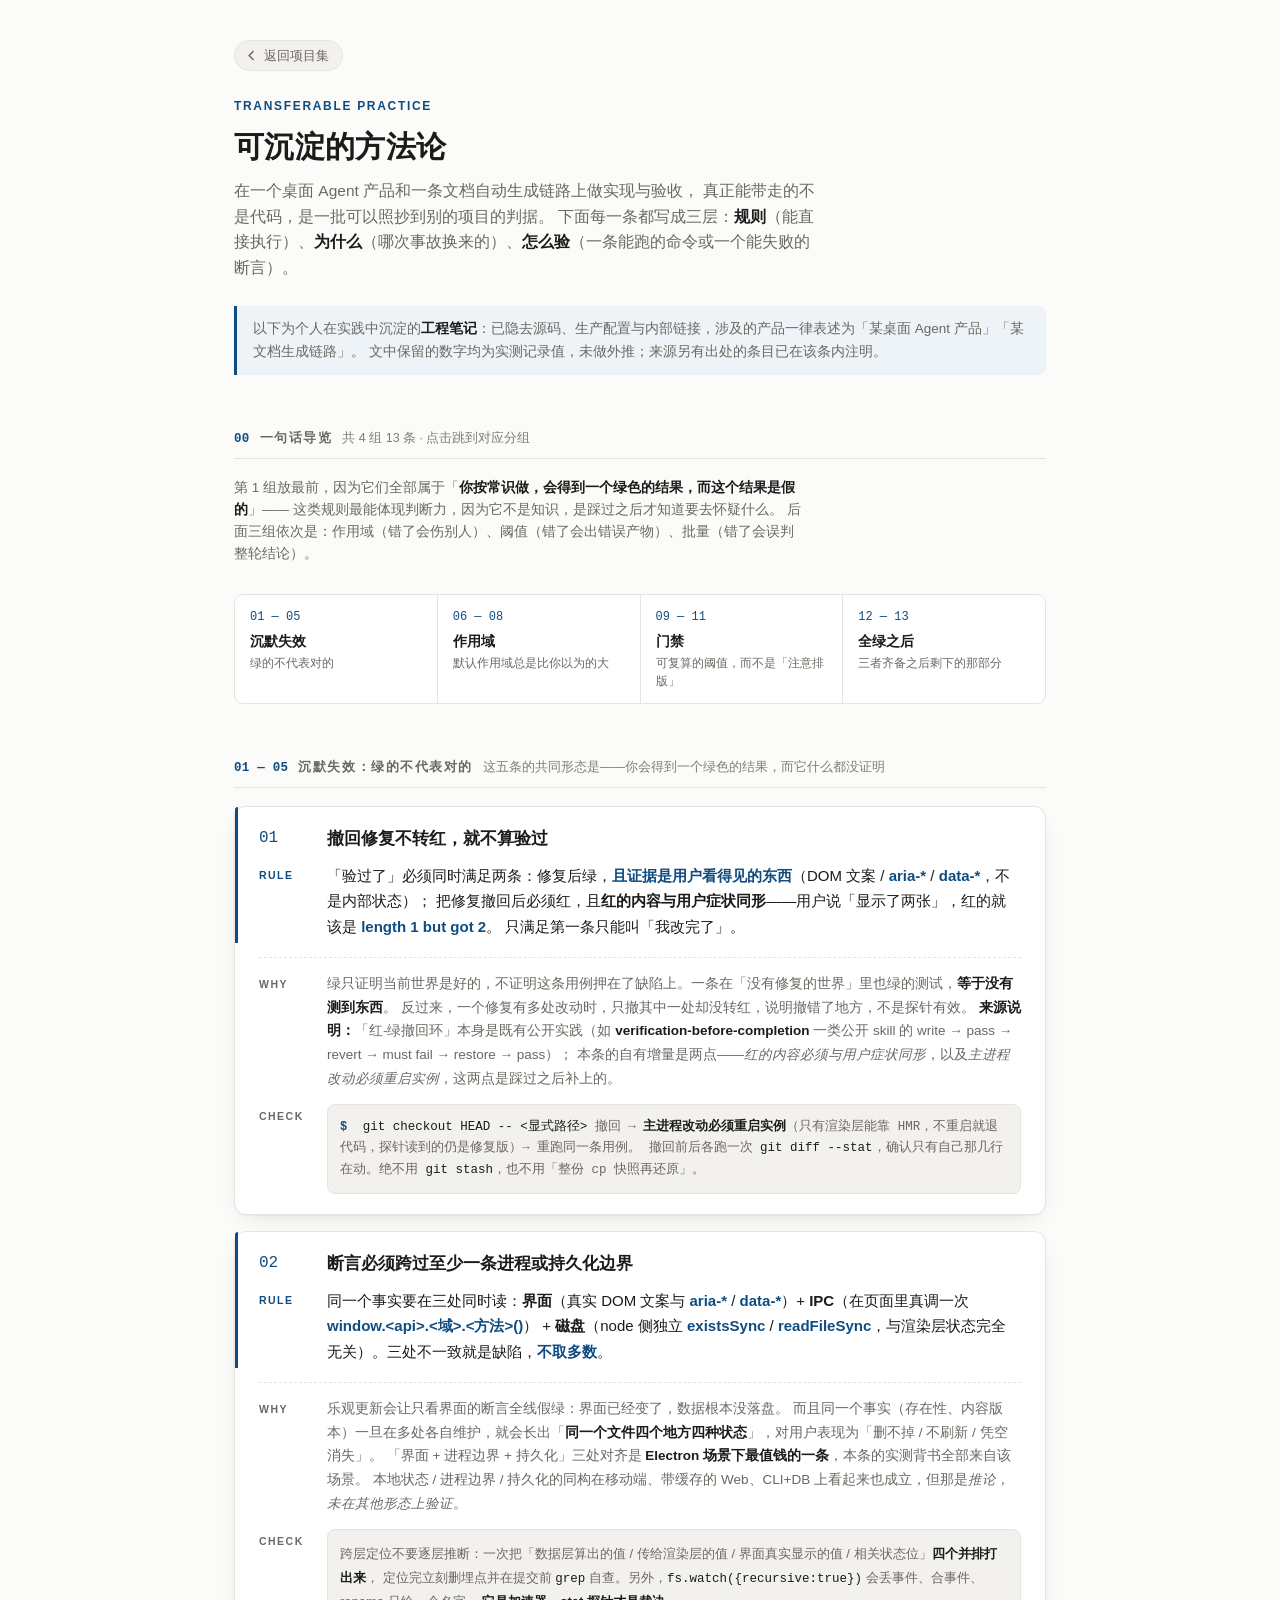
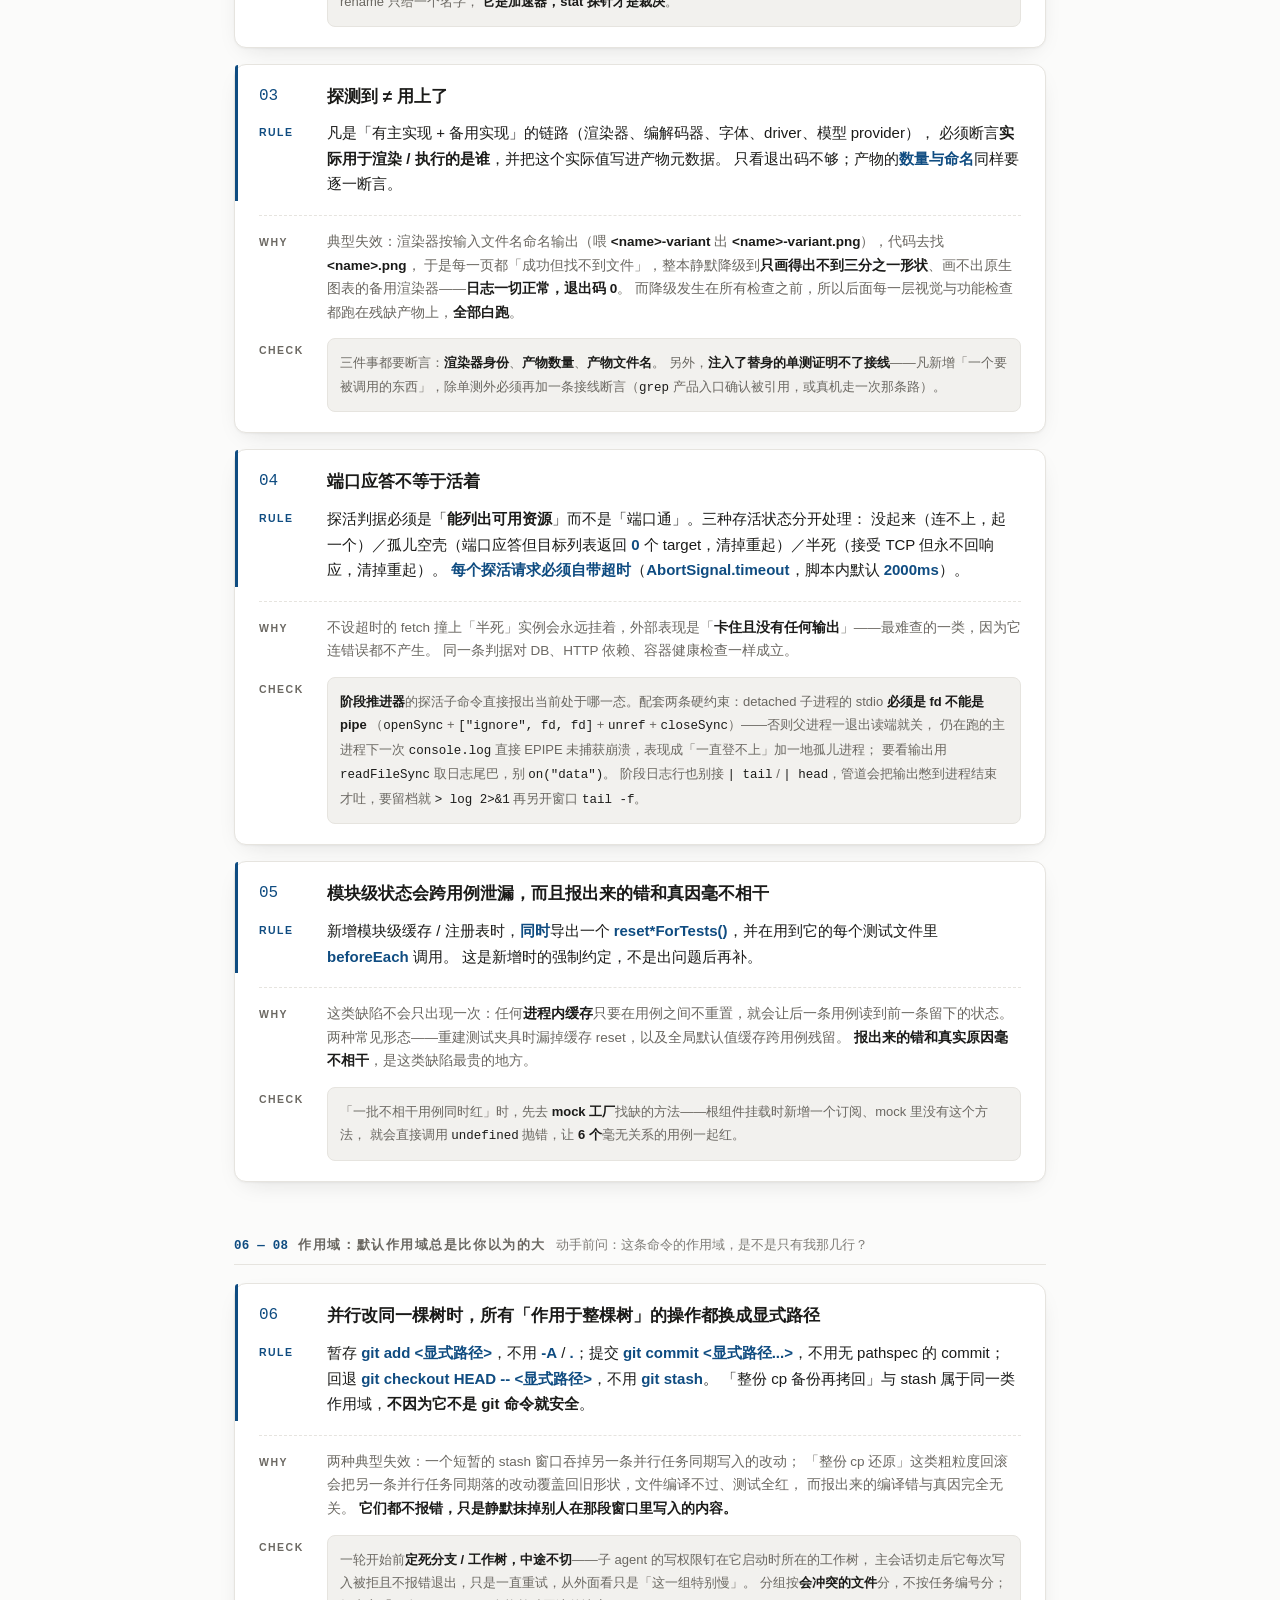
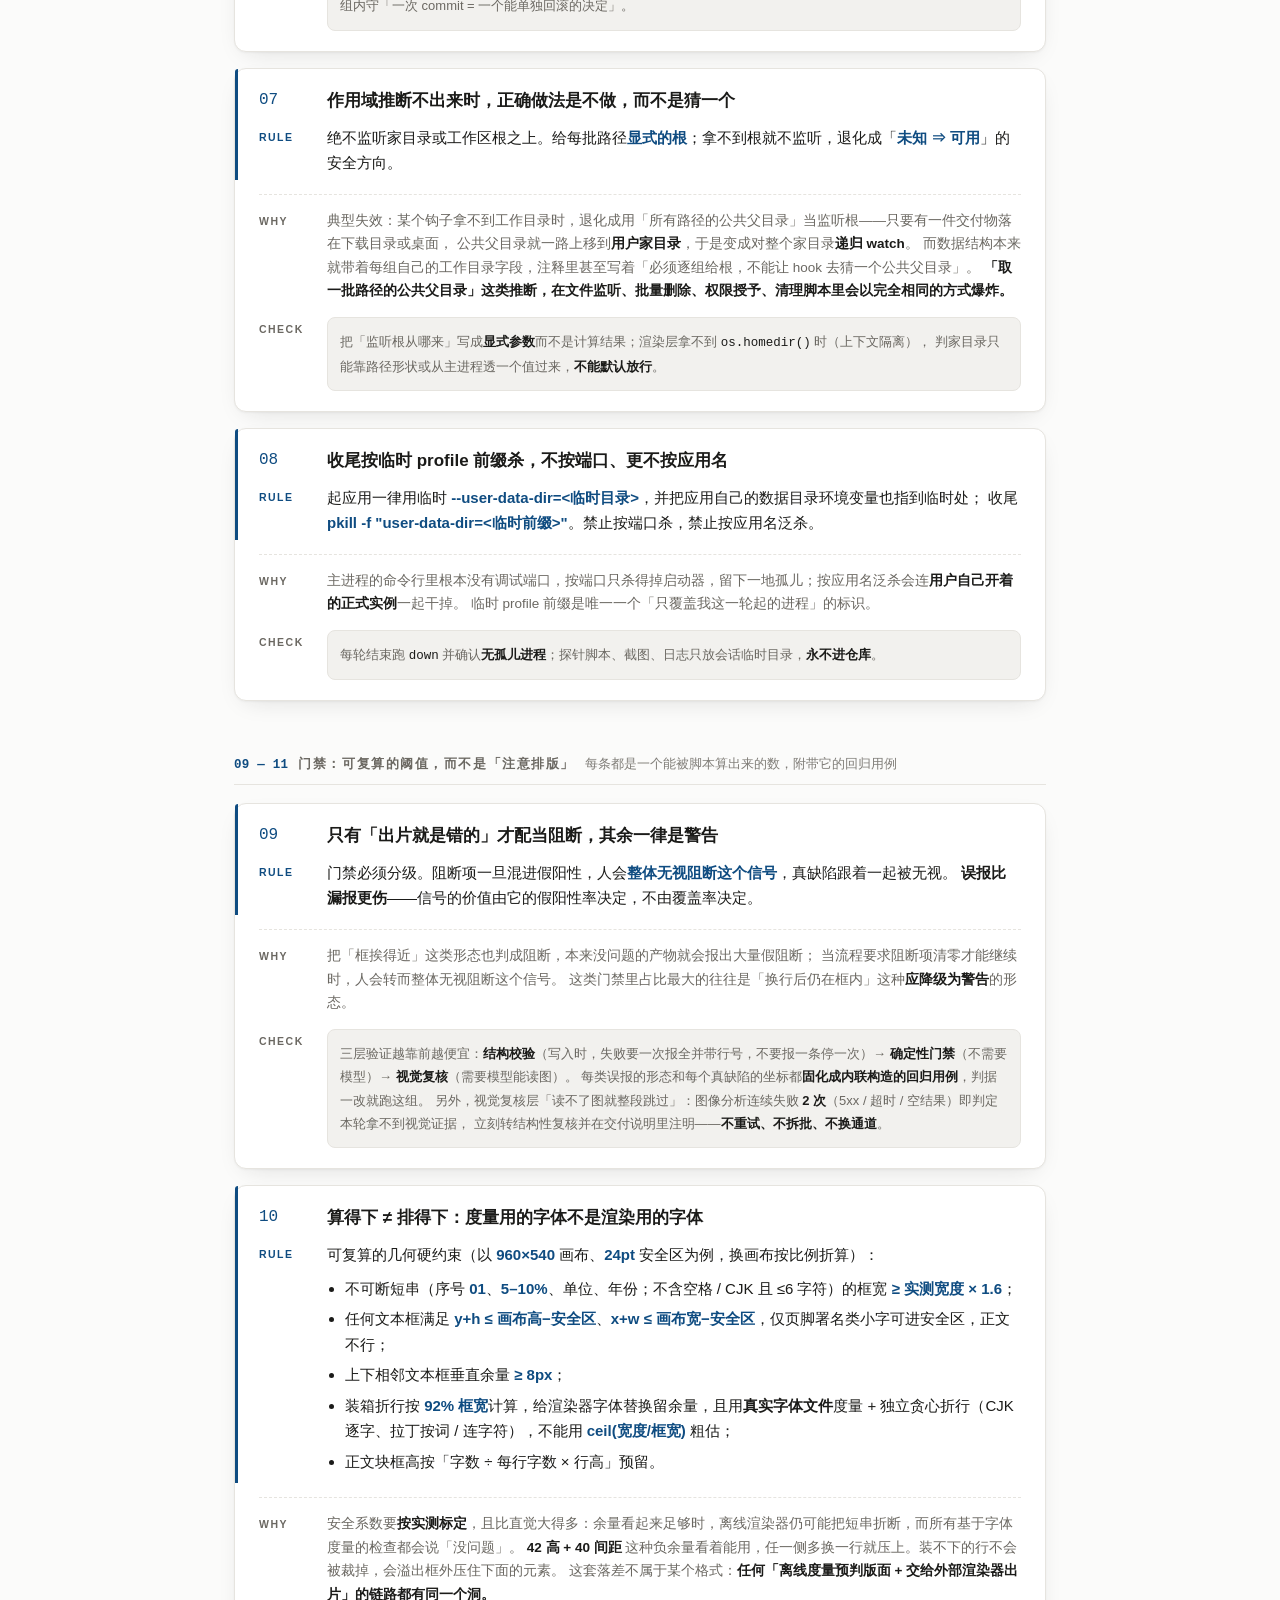
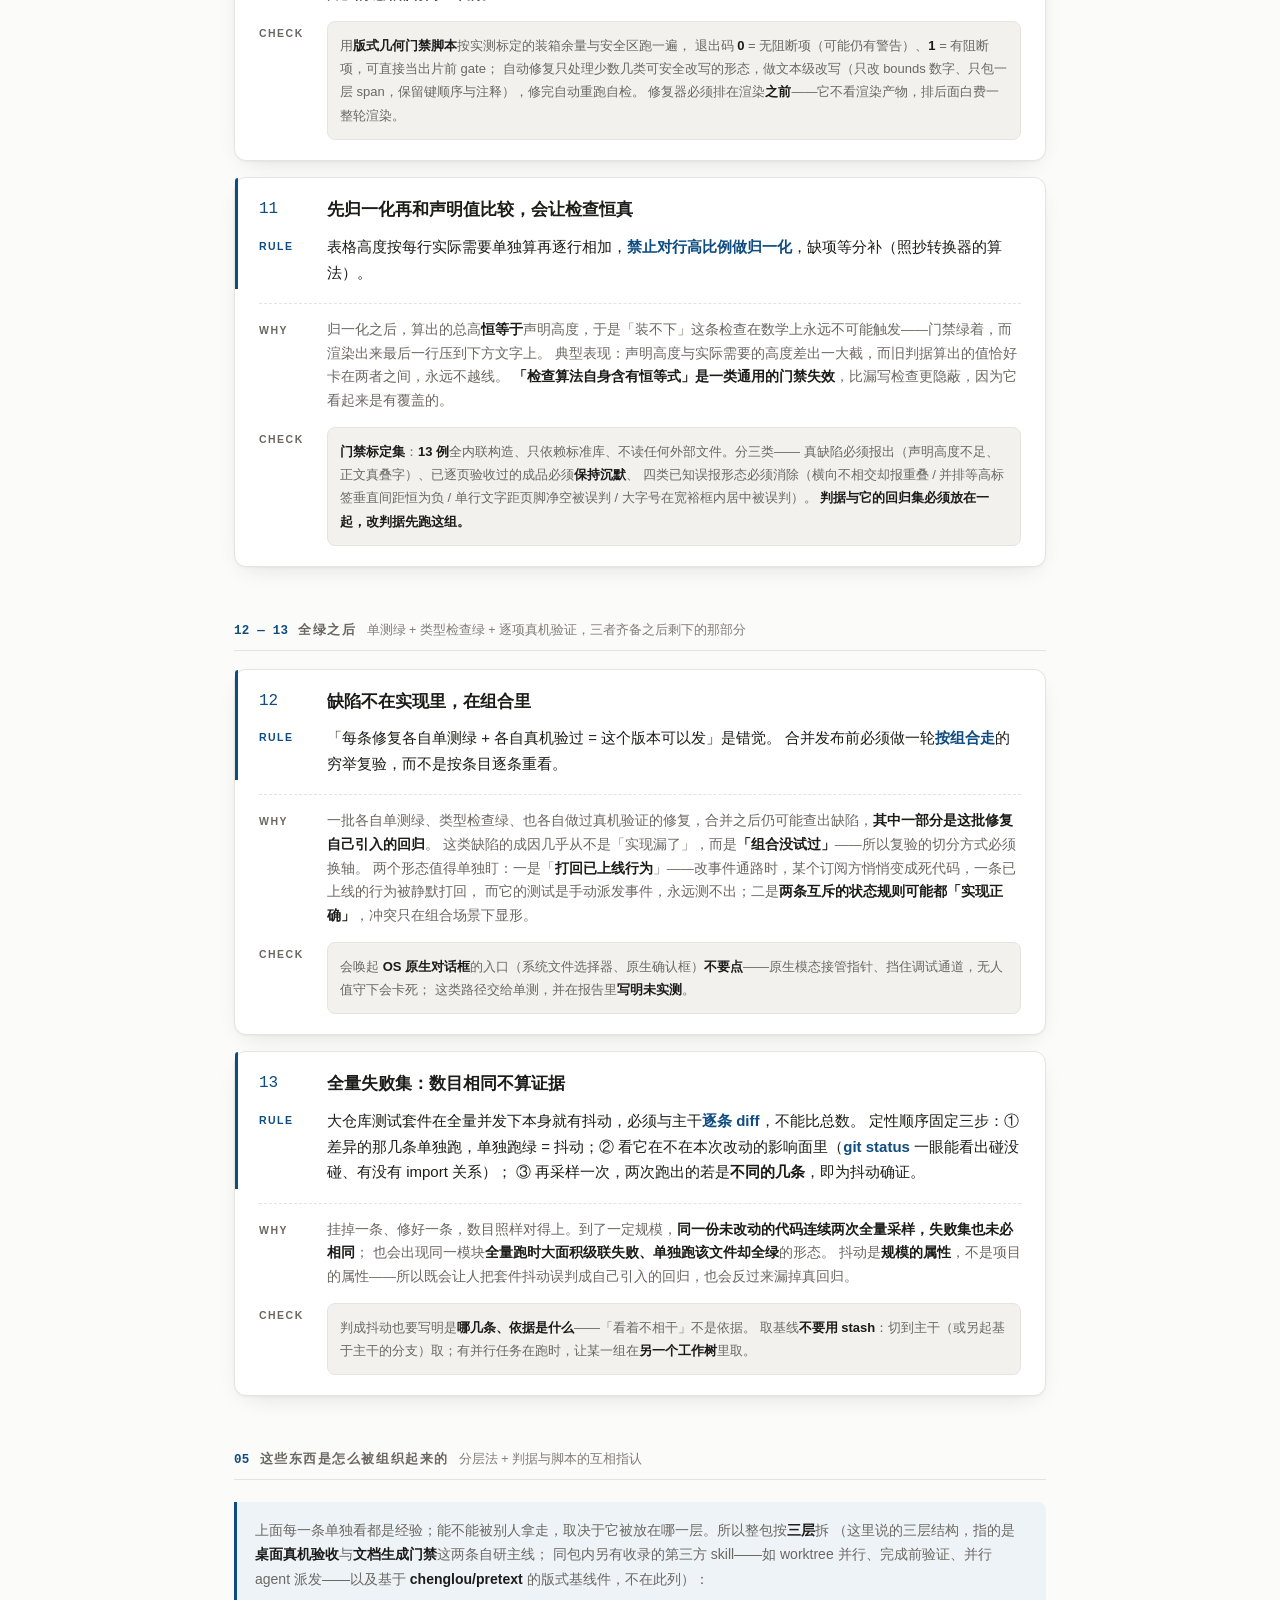
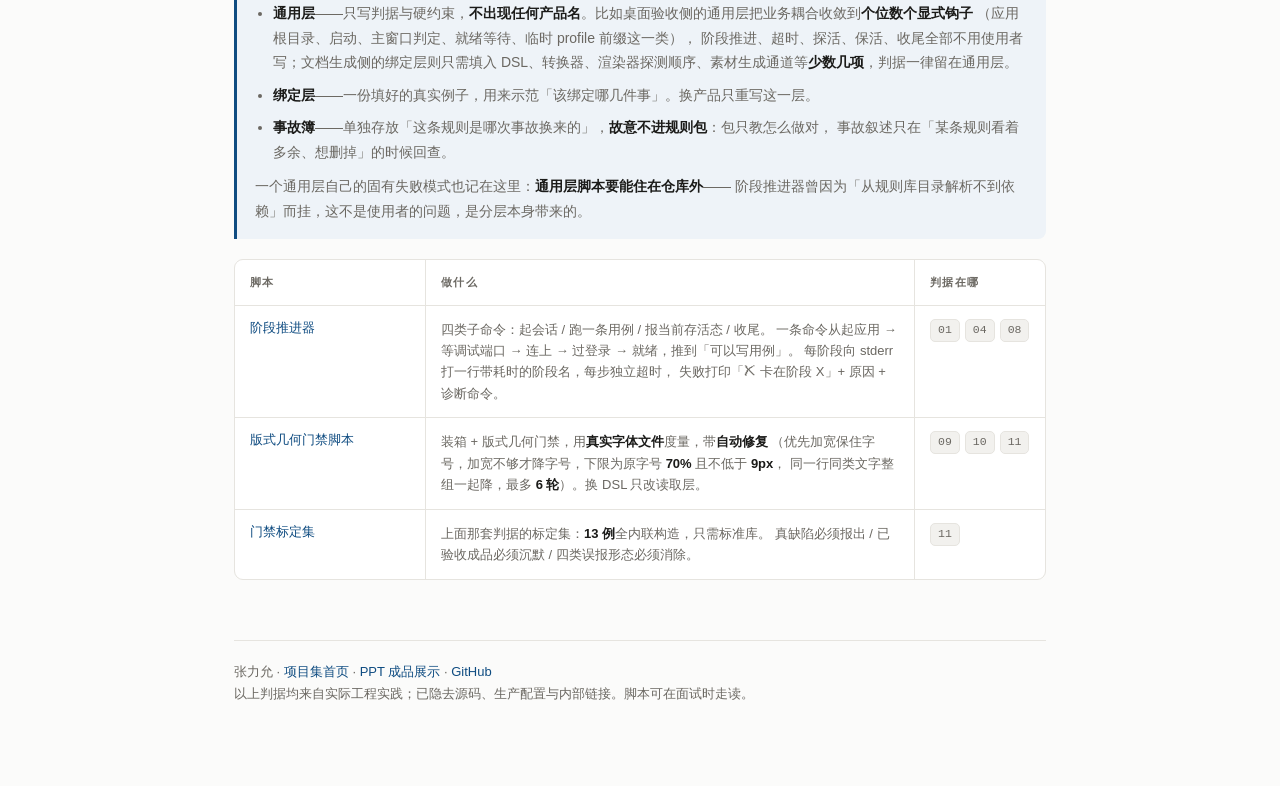
==== commit 37e9081f: "方法论页再钝化一层：事故叙述改写为一般化失效模式，移除全部标定常数与内部计数" ====
--- a/methodology.html
+++ b/methodology.html
@@ -255,7 +255,7 @@
         绿只证明当前世界是好的，不证明这条用例押在了缺陷上。一条在「没有修复的世界」里也绿的测试，<b>等于没有测到东西</b>。
         反过来，一个修复有多处改动时，只撤其中一处却没转红，说明撤错了地方，不是探针有效。
         <b>来源说明：</b>「红-绿撤回环」本身是既有公开实践（如 <b>verification-before-completion</b> 一类公开 skill 的 write → pass → revert → must fail → restore → pass）；
-        本条的自有增量是两点——<em>红的内容必须与用户症状同形</em>，以及<em>主进程改动必须重启实例</em>，这两点有事故背书。
+        本条的自有增量是两点——<em>红的内容必须与用户症状同形</em>，以及<em>主进程改动必须重启实例</em>，这两点是踩过之后补上的。
       </p>
     </div>
     <div class="r-check">
@@ -375,8 +375,8 @@
     <div class="r-why">
       <div class="lbl">Why</div>
       <p>
-        同类问题在同一个仓库里<b>踩了两次</b>，说明单次修复不解决类问题。两次真实样本：一个解码缓存在重建测试文件时被丢掉了 reset，
-        代码页缓存跨用例泄漏，症状报成「<b>count=0 且解码错</b>」；另一个默认图标缓存泄漏，「解析不出默认应用」那条用例读到了前一条用例留下的 <b>.pdf</b> 图标。
+        这类缺陷不会只出现一次：任何<b>进程内缓存</b>只要在用例之间不重置，就会让后一条用例读到前一条留下的状态。
+        两种常见形态——重建测试夹具时漏掉缓存 reset，以及全局默认值缓存跨用例残留。
         <b>报出来的错和真实原因毫不相干</b>，是这类缺陷最贵的地方。
       </p>
     </div>
@@ -411,8 +411,8 @@
     <div class="r-why">
       <div class="lbl">Why</div>
       <p>
-        实测代价：一次约 <b>1 分钟</b>的 stash 窗口吃掉了另一组 <b>−7/+1</b> 的灵敏度对照改动；
-        一次「整份 cp 还原」把另一条并行任务刚落的改动覆盖回旧形状，文件编译不过、测试全红，
+        两种典型失效：一个短暂的 stash 窗口吞掉另一条并行任务同期写入的改动；
+        「整份 cp 还原」这类粗粒度回滚会把另一条并行任务同期落的改动覆盖回旧形状，文件编译不过、测试全红，
         而报出来的编译错与真因完全无关。
         <b>它们都不报错，只是静默抹掉别人在那段窗口里写入的内容。</b>
       </p>
@@ -441,8 +441,8 @@
     <div class="r-why">
       <div class="lbl">Why</div>
       <p>
-        真实样本：一个 hook 拿不到 cwd 时，用「所有路径的公共父目录」当监听根——只要有一件交付物落在下载目录或桌面，
-        公共父目录就上移到 <b>/Users/&lt;name&gt;</b>，即对用户家目录<b>递归 watch</b>。
+        典型失效：某个钩子拿不到工作目录时，退化成用「所有路径的公共父目录」当监听根——只要有一件交付物落在下载目录或桌面，
+        公共父目录就一路上移到<b>用户家目录</b>，于是变成对整个家目录<b>递归 watch</b>。
         而数据结构本来就带着每组自己的工作目录字段，注释里甚至写着「必须逐组给根，不能让 hook 去猜一个公共父目录」。
         <b>「取一批路径的公共父目录」这类推断，在文件监听、批量删除、权限授予、清理脚本里会以完全相同的方式爆炸。</b>
       </p>
@@ -504,9 +504,9 @@
     <div class="r-why">
       <div class="lbl">Why</div>
       <p>
-        真实代价样本：把「框挨得近」也判成阻断，一批本来没问题的文档报出大量假阻断；
+        把「框挨得近」这类形态也判成阻断，本来没问题的产物就会报出大量假阻断；
         当流程要求阻断项清零才能继续时，人会转而整体无视阻断这个信号。
-        同一份文档的报警里，<b>约八成</b>属于「换行后仍在框内」这种应该降级为警告的形态。
+        这类门禁里占比最大的往往是「换行后仍在框内」这种<b>应降级为警告</b>的形态。
       </p>
     </div>
     <div class="r-check">
@@ -541,7 +541,7 @@
     <div class="r-why">
       <div class="lbl">Why</div>
       <p>
-        <b>1.6 是实测值</b>：框宽 <b>1.47×</b> 时离线渲染器仍然会把短串折断，而所有基于字体度量的检查都会说「没问题」。
+        安全系数要<b>按实测标定</b>，且比直觉大得多：余量看起来足够时，离线渲染器仍可能把短串折断，而所有基于字体度量的检查都会说「没问题」。
         <b>42 高 + 40 间距</b> 这种负余量看着能用，任一侧多换一行就压上。装不下的行不会被裁掉，会溢出框外压住下面的元素。
         这套落差不属于某个格式：<b>任何「离线度量预判版面 + 交给外部渲染器出片」的链路都有同一个洞。</b>
       </p>
@@ -572,7 +572,7 @@
       <div class="lbl">Why</div>
       <p>
         归一化之后，算出的总高<b>恒等于</b>声明高度，于是「装不下」这条检查在数学上永远不可能触发——门禁绿着，而渲染出来最后一行压到下方文字上。
-        实测两组：声明 <b>262</b> 实需 <b>307</b>、声明 <b>126</b> 实需 <b>158</b>，旧判据只算出 <b>172</b>。
+        典型表现：声明高度与实际需要的高度差出一大截，而旧判据算出的值恰好卡在两者之间，永远不越线。
         <b>「检查算法自身含有恒等式」是一类通用的门禁失效</b>，比漏写检查更隐蔽，因为它看起来是有覆盖的。
       </p>
     </div>
@@ -580,7 +580,7 @@
       <div class="lbl">Check</div>
       <div class="check-box">
         <b>门禁标定集</b>：<b>13 例</b>全内联构造、只依赖标准库、不读任何外部文件。分三类——
-        真缺陷必须报出（<b>262→307</b>、<b>126→158</b>、正文真叠字约 <b>6px</b>）、三份逐页看过的成品必须<b>保持沉默</b>、
+        真缺陷必须报出（声明高度不足、正文真叠字）、已逐页验收过的成品必须<b>保持沉默</b>、
         四类已知误报形态必须消除（横向不相交却报重叠 / 并排等高标签垂直间距恒为负 / 单行文字距页脚净空被误判 / 大字号在宽裕框内居中被误判）。
         <b>判据与它的回归集必须放在一起，改判据先跑这组。</b>
       </div>
@@ -608,8 +608,8 @@
     <div class="r-why">
       <div class="lbl">Why</div>
       <p>
-        实测样本：一批各自单测绿、类型检查绿、也各自做过真机验证的修复，合并之后穷举复验<b>仍查出若干缺陷，其中一部分是本批修复自己引入的回归</b>。
-        归因分布里<b>没有一条是「实现漏了」，全部是「组合没试过」</b>——所以复验的切分方式必须换轴。
+        一批各自单测绿、类型检查绿、也各自做过真机验证的修复，合并之后仍可能查出缺陷，<b>其中一部分是这批修复自己引入的回归</b>。
+        这类缺陷的成因几乎从不是「实现漏了」，而是<b>「组合没试过」</b>——所以复验的切分方式必须换轴。
         两个形态值得单独盯：一是「<b>打回已上线行为</b>」——改事件通路时，某个订阅方悄悄变成死代码，一条已上线的行为被静默打回，
         而它的测试是手动派发事件，永远测不出；二是<b>两条互斥的状态规则可能都「实现正确」</b>，冲突只在组合场景下显形。
       </p>
@@ -639,8 +639,8 @@
     <div class="r-why">
       <div class="lbl">Why</div>
       <p>
-        挂掉一条、修好一条，数目照样对得上。实测样本：<b>纯主干连续两次全量采样，得到的失败集条数不同，且失败的不是同一批用例</b>；
-        另一次全量出现同一模块的大面积级联失败，而<b>单独跑该文件全绿</b>。
+        挂掉一条、修好一条，数目照样对得上。到了一定规模，<b>同一份未改动的代码连续两次全量采样，失败集也未必相同</b>；
+        也会出现同一模块<b>全量跑时大面积级联失败、单独跑该文件却全绿</b>的形态。
         抖动是<b>规模的属性</b>，不是项目的属性——所以既会让人把套件抖动误判成自己引入的回归，也会反过来漏掉真回归。
       </p>
     </div>
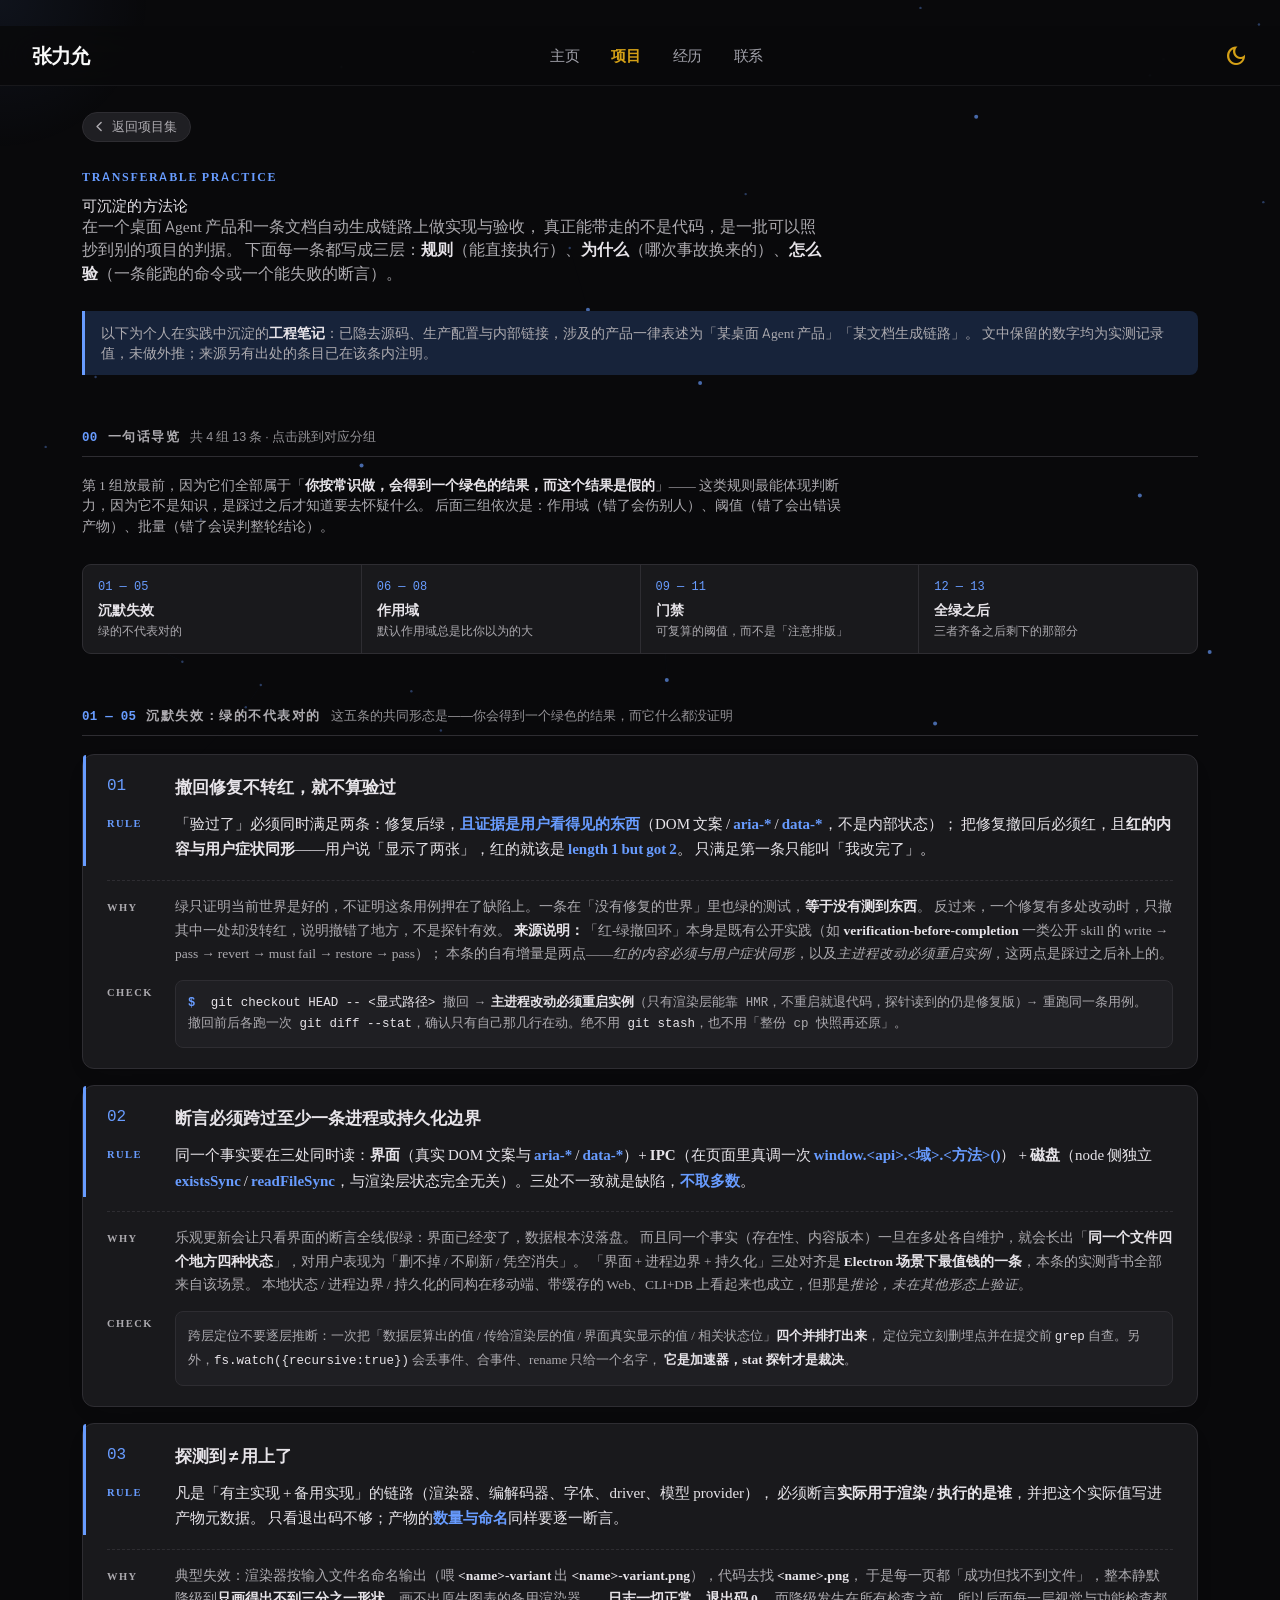
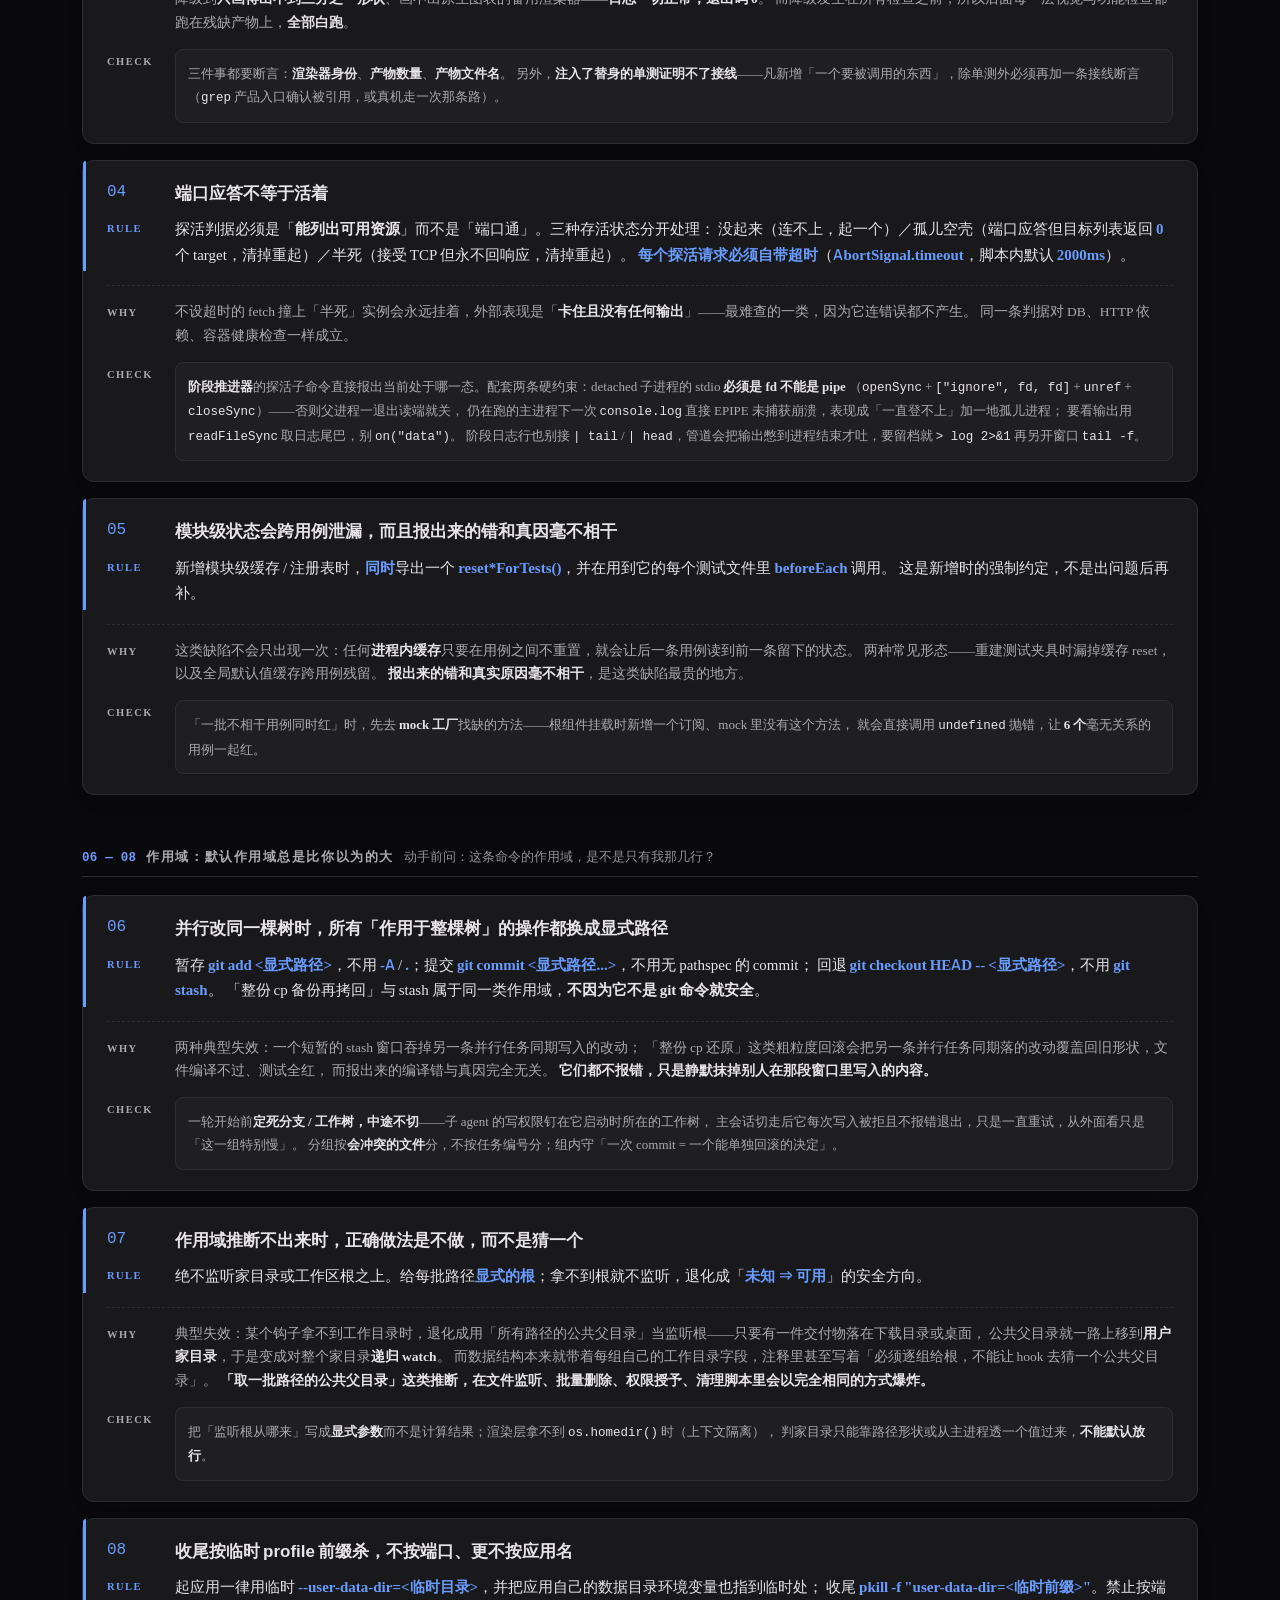
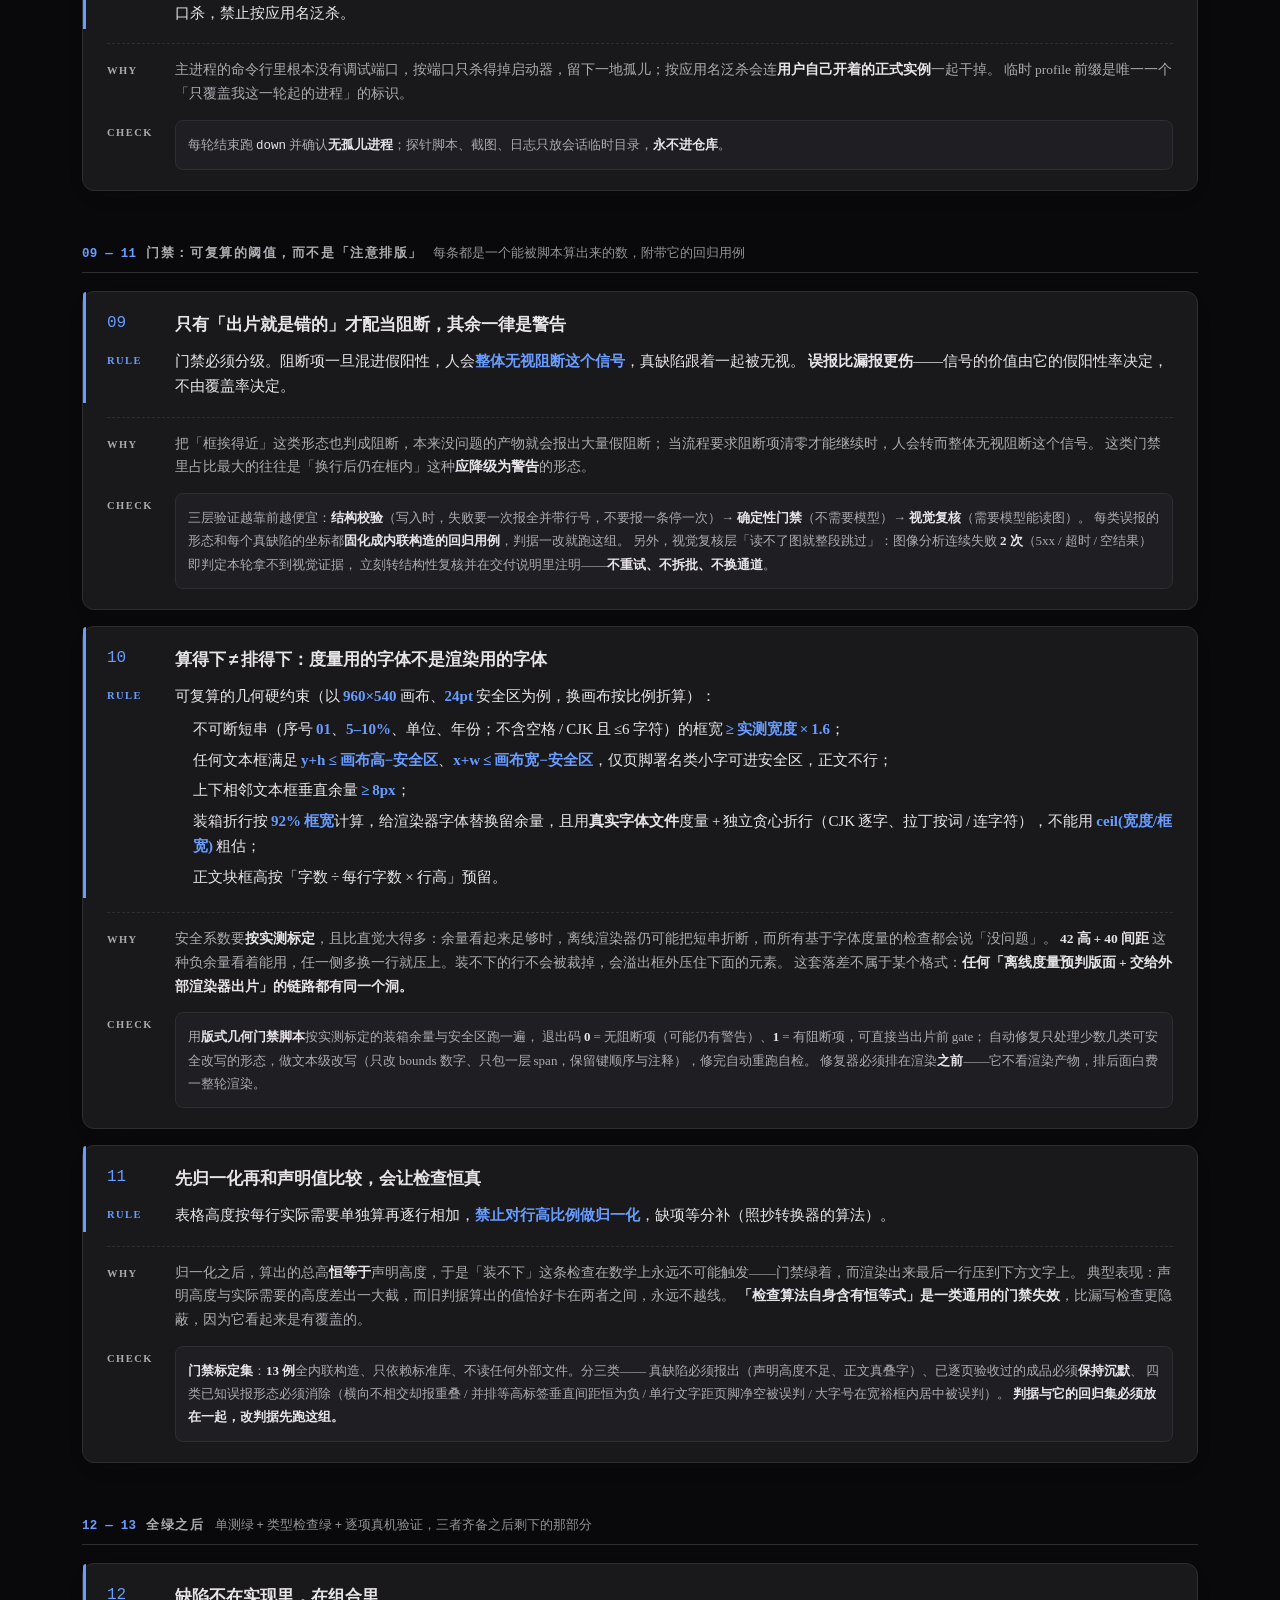
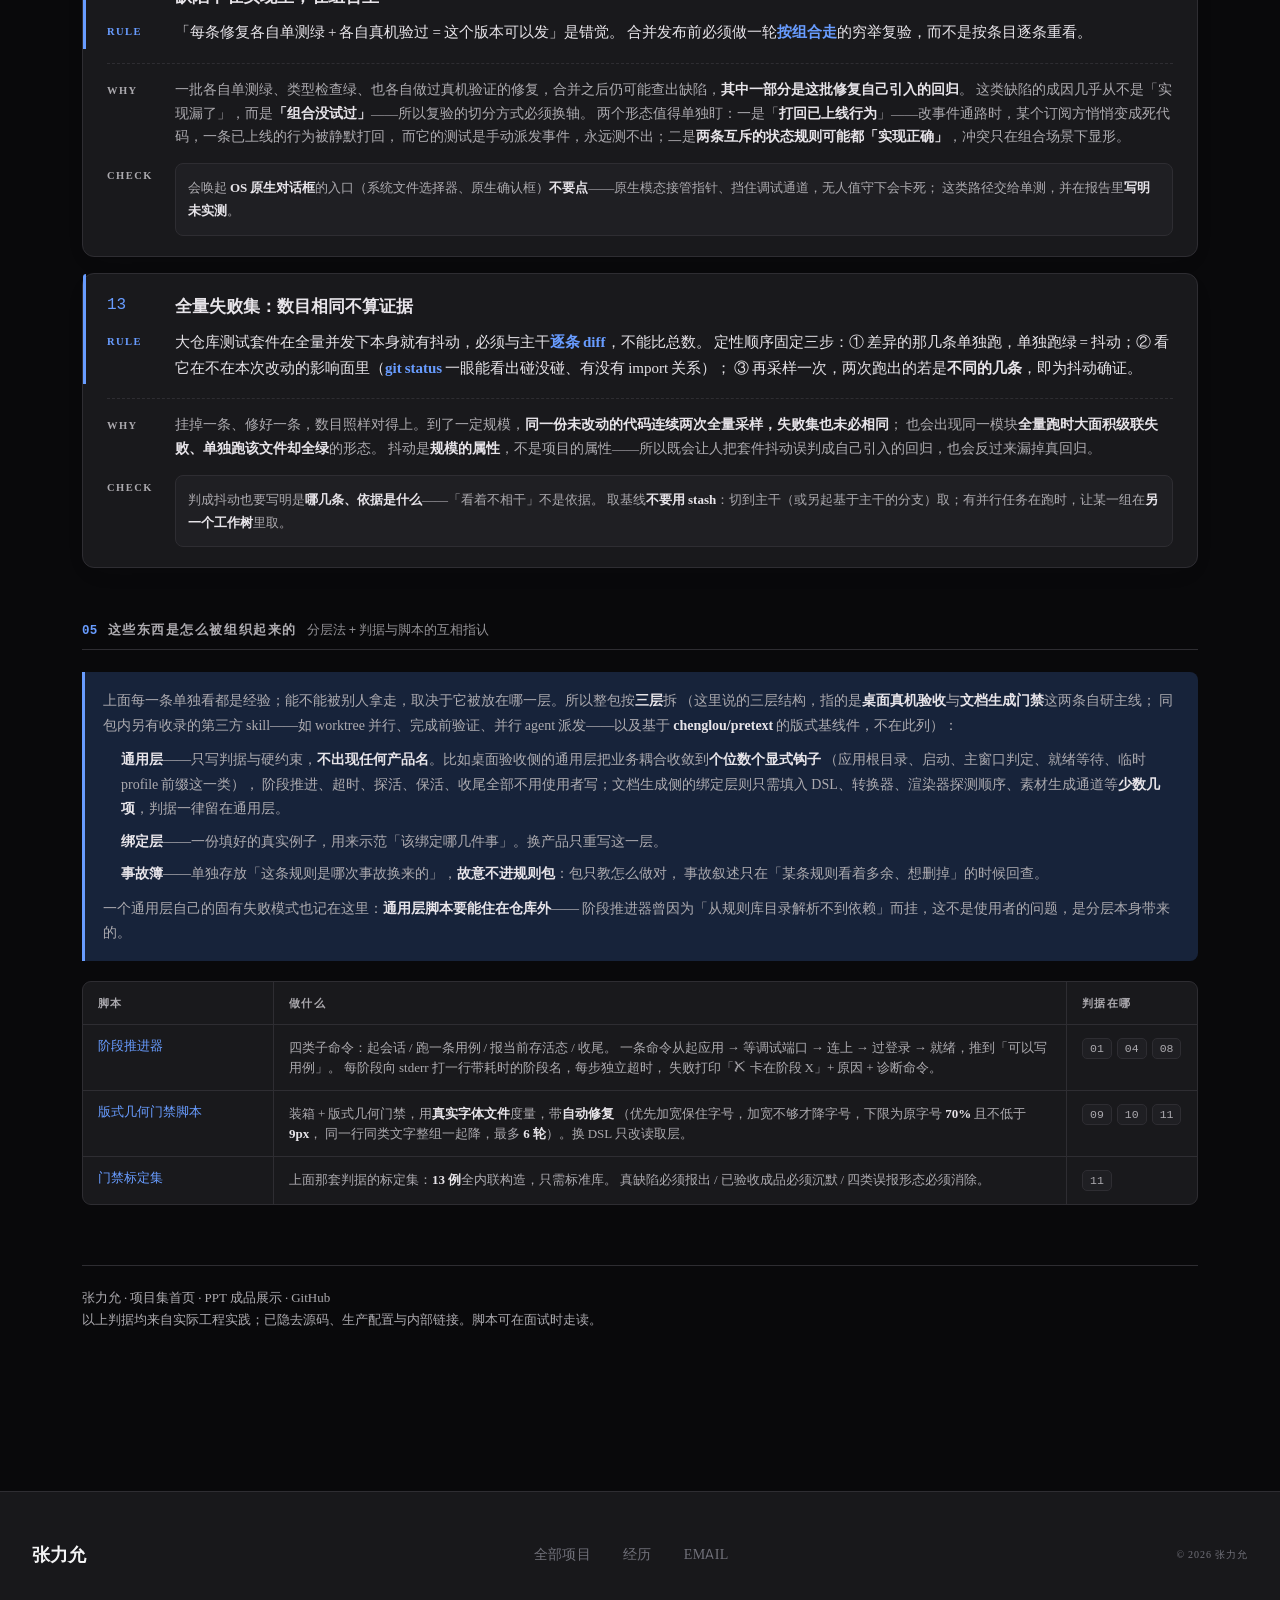
==== commit 4fcdecde: "站点合并：个人网站成为主站，字体本地化，脱敏图上线 - 首页/项目页换成个人站原设计（保留星空、渐变、glow-card 等） - ppt.html / methodology.html 套上同一外壳" ====
--- a/methodology.html
+++ b/methodology.html
@@ -1,32 +1,171 @@
 <!DOCTYPE html>
-<html lang="zh-CN">
+<html class="dark" lang="zh-CN">
 <head>
-<meta charset="utf-8">
-<meta name="viewport" content="width=device-width, initial-scale=1">
+<meta charset="utf-8"/>
+<meta content="width=device-width, initial-scale=1.0" name="viewport"/>
 <title>可沉淀的方法论 · 13 条判据 | 张力允</title>
 <meta name="description" content="从一个桌面 Agent 产品与一条文档自动生成链路上提炼的 13 条工程判据：沉默失效、作用域、可复算门禁、全量复验。每条含规则、事故出处与可执行的验证方式。">
-<meta name="theme-color" content="#fbfbfa" media="(prefers-color-scheme: light)">
-<meta name="theme-color" content="#141413" media="(prefers-color-scheme: dark)">
+<link href="./assets/fonts/fonts.css" rel="stylesheet"/>
+<script src="./assets/vendor/tailwind.js"></script>
+<script id="tailwind-config">
+  tailwind.config = {
+    darkMode: "class",
+    theme: {
+      extend: {
+        colors: {
+          "on-primary-fixed-variant": "#5c4300",
+          "inverse-on-surface": "#f2f1ec",
+          "secondary-fixed": "#ece1cc",
+          "secondary-fixed-dim": "#cfc6b1",
+          "surface-bright": "#fbf9f4",
+          "surface-variant": "#e4e2dd",
+          "surface-container-high": "#eae8e3",
+          "surface-dim": "#dbdad5",
+          "primary-container": "#d4a017",
+          "on-primary-container": "#503a00",
+          "error": "#ba1a1a",
+          "on-background": "#1b1c19",
+          "tertiary": "#77574c",
+          "secondary-container": "#e9dfc9",
+          "on-surface-variant": "#4f4634",
+          "inverse-surface": "#30312e",
+          "on-tertiary-fixed-variant": "#5d4035",
+          "inverse-primary": "#f6be39",
+          "background": "#fbf9f4",
+          "error-container": "#ffdad6",
+          "outline": "#817662",
+          "outline-variant": "#d3c5ae",
+          "on-tertiary-container": "#53372d",
+          "on-error": "#ffffff",
+          "tertiary-fixed": "#ffdbcf",
+          "on-surface": "#1b1c19",
+          "on-error-container": "#93000a",
+          "surface-container-highest": "#e4e2dd",
+          "surface-tint": "#795900",
+          "on-tertiary": "#ffffff",
+          "on-tertiary-fixed": "#2c160d",
+          "tertiary-fixed-dim": "#e7bdaf",
+          "surface-container": "#f0eee9",
+          "on-secondary-container": "#696251",
+          "surface": "#fbf9f4",
+          "on-primary": "#ffffff",
+          "primary-fixed-dim": "#f6be39",
+          "on-primary-fixed": "#261a00",
+          "secondary": "#655e4d",
+          "on-secondary-fixed-variant": "#4d4636",
+          "surface-container-low": "#f5f3ee",
+          "primary-fixed": "#ffdfa0",
+          "primary": "#795900",
+          "on-secondary": "#ffffff",
+          "tertiary-container": "#c7a092",
+          "surface-container-lowest": "#ffffff",
+          "on-secondary-fixed": "#201b0e"
+        },
+        fontFamily: {
+          "headline": ["Manrope"],
+          "body": ["Manrope"],
+          "label": ["Manrope"]
+        },
+        borderRadius: {"DEFAULT": "0.125rem", "lg": "0.25rem", "xl": "0.5rem", "full": "0.75rem"},
+        animation: {
+          'neon-pulse': 'neon-pulse 2s cubic-bezier(0.4, 0, 0.6, 1) infinite',
+        },
+        keyframes: {
+          'neon-pulse': {
+            '0%, 100%': { boxShadow: '0 0 5px rgba(59, 130, 246, 0.5), 0 0 20px rgba(147, 51, 234, 0.3)' },
+            '50%': { boxShadow: '0 0 15px rgba(59, 130, 246, 0.8), 0 0 40px rgba(147, 51, 234, 0.6)' },
+          }
+        }
+      },
+    },
+  }
+</script>
 <style>
+  .material-symbols-outlined {
+    font-variation-settings: 'FILL' 0, 'wght' 400, 'GRAD' 0, 'opsz' 24;
+    vertical-align: middle;
+  }
+  .glass-panel {
+    background: rgba(251, 249, 244, 0.6);
+    backdrop-filter: blur(20px);
+    -webkit-backdrop-filter: blur(20px);
+  }
+  .dark .glass-panel {
+    background: rgba(27, 28, 25, 0.6);
+  }
+  .text-gradient {
+    background: linear-gradient(135deg, #795900 0%, #d4a017 100%);
+    -webkit-background-clip: text;
+    -webkit-text-fill-color: transparent;
+  }
+
+  /* ── 悬停发光效果 ── */
+  .interactive-card {
+    transition: all 0.4s cubic-bezier(0.23, 1, 0.32, 1);
+    border: 1px solid transparent;
+  }
+  .interactive-card:hover {
+    transform: translateY(-6px) scale(1.02);
+    z-index: 10;
+  }
+  /* 明亮模式：深金色柔和投影 */
+  html:not(.dark) .interactive-card:hover {
+    box-shadow: 0 20px 40px -10px rgba(121, 89, 0, 0.18),
+                0 0 0 1px rgba(121, 89, 0, 0.08);
+  }
+  /* 暗色模式：冷色调霓虹流光 */
+  .dark .interactive-card:hover {
+    border-color: rgba(59, 130, 246, 0.5) !important;
+    animation: neon-pulse 2s infinite;
+  }
+
+  /* ── Canvas 彩蛋层 ── */
+  canvas#bg-canvas {
+    position: fixed;
+    top: 0; left: 0;
+    width: 100%; height: 100%;
+    z-index: -1;
+    pointer-events: none;
+  }
+
+  /* ── 暗色模式页面本体覆盖 ── */
+  html.dark body                        { background-color: #09090b; color: #e7e4e9; }
+  html.dark .bg-background              { background-color: #09090b !important; }
+  html.dark .bg-surface                 { background-color: #09090b !important; }
+  html.dark .bg-surface-container-lowest { background-color: #18181b !important; }
+  html.dark .bg-surface-container-low   { background-color: #1c1c1f !important; }
+  html.dark .bg-surface-container       { background-color: #1f1f23 !important; }
+  html.dark .bg-surface-container-high  { background-color: #252529 !important; }
+  html.dark .text-on-surface            { color: #e7e4e9 !important; }
+  html.dark .text-on-surface-variant    { color: #a1a1aa !important; }
+  html.dark .border-b-4.border-primary\/20 { border-color: rgba(104,156,255,0.25) !important; }
+  html.dark .bg-secondary-container     { background-color: rgba(104,156,255,0.12) !important; }
+  html.dark .text-on-secondary-container { color: #a8c8ff !important; }
+  html.dark .border-outline-variant\/20 { border-color: rgba(63,63,70,0.35) !important; }
+  html.dark .text-gradient {
+    background: linear-gradient(135deg, #689cff 0%, #dfb7ff 100%);
+    -webkit-background-clip: text;
+    -webkit-text-fill-color: transparent;
+  }
+  html.dark .bg-surface-container-low.dark\:bg-zinc-900\/50,
+  html.dark .bg-surface-container-low  { background-color: #1c1c1f !important; }
+</style>
+<style>
+  h1,h2,h3,.head h3{font-family:Manrope,Inter,sans-serif}
   :root{
-    --bg:#fbfbfa; --panel:#fff; --line:#e6e4df; --ink:#1b1b19; --muted:#6b6862;
-    --accent:#0f4c81; --accent-soft:#eef3f8; --chip:#f2f1ee;
+    --bg:#0e0e10; --panel:#19191c; --line:#2e2d32; --ink:#e7e4e9; --muted:#acaaaf;
+    --accent:#689cff; --accent-soft:#17233a; --chip:#1f1f23;
     --shadow:0 1px 2px rgba(27,27,25,.04), 0 8px 24px -12px rgba(27,27,25,.18);
     --shadow-lift:0 2px 6px rgba(27,27,25,.06), 0 22px 44px -18px rgba(27,27,25,.28);
     --max-width:860px;
     --mono:ui-monospace,SFMono-Regular,Menlo,Consolas,monospace;
   }
-  @media (prefers-color-scheme: dark){
-    :root{ --bg:#141413; --panel:#1c1c1a; --line:#302f2c; --ink:#eeece7; --muted:#9d9a93;
-           --accent:#7fb2e5; --accent-soft:#1d2733; --chip:#26251f;
-           --shadow:0 1px 2px rgba(0,0,0,.4), 0 8px 24px -12px rgba(0,0,0,.7);
-           --shadow-lift:0 2px 6px rgba(0,0,0,.5), 0 22px 44px -18px rgba(0,0,0,.85); }
-  }
+  
   *{box-sizing:border-box}
   html{scroll-behavior:smooth}
   body{
     margin:0; background:var(--bg); color:var(--ink);
-    font:15px/1.65 -apple-system,BlinkMacSystemFont,"PingFang SC","Segoe UI","Microsoft YaHei",sans-serif;
+    font:15px/1.65 Inter,Manrope,-apple-system,BlinkMacSystemFont,"PingFang SC","Microsoft YaHei",sans-serif;
     -webkit-font-smoothing:antialiased;
   }
   a{color:var(--accent)}
@@ -190,8 +329,32 @@
     .scripts .hd{display:none}
   }
 </style>
+<style>
+  /* 页面内容区让开固定顶栏 */
+  body > .wrap { position:relative; z-index:1; padding-top:112px;
+    max-width:1180px; margin:0 auto; padding-left:32px; padding-right:32px }
+  @media (max-width:768px){ body > .wrap{ padding-left:20px; padding-right:20px } }
+  article, .rule { scroll-margin-top:96px }
+</style>
 </head>
-<body>
+<body class="bg-background dark:bg-zinc-950 text-on-surface font-body overflow-x-hidden">
+<canvas id="bg-canvas"></canvas>
+<header class="bg-[#fbf9f4]/80 dark:bg-zinc-950/80 backdrop-blur-xl fixed top-0 w-full z-50 shadow-[0px_20px_40px_rgba(27,28,25,0.04)] dark:shadow-none">
+  <div class="flex justify-between items-center px-8 py-4 max-w-screen-2xl mx-auto font-headline antialiased tracking-tight">
+    <a href="./index.html" class="text-xl font-bold tracking-tighter text-zinc-900 dark:text-zinc-50">张力允</a>
+    <nav class="hidden md:flex items-center gap-8">
+      <a class="text-zinc-600 dark:text-zinc-400 font-medium hover:text-[#795900] dark:hover:text-[#d4a017] transition-colors duration-300" href="./index.html">主页</a>
+      <a class="text-[#795900] dark:text-[#d4a017] font-semibold" href="./projects.html">项目</a>
+      <a class="text-zinc-600 dark:text-zinc-400 font-medium hover:text-[#795900] dark:hover:text-[#d4a017] transition-colors duration-300" href="./index.html#experience">经历</a>
+      <a class="text-zinc-600 dark:text-zinc-400 font-medium hover:text-[#795900] dark:hover:text-[#d4a017] transition-colors duration-300" href="./index.html#contact">联系</a>
+    </nav>
+    <div class="flex items-center gap-4">
+      <button class="material-symbols-outlined text-[#795900] dark:text-[#d4a017] active:scale-95 transition-transform" id="theme-toggle">dark_mode</button>
+      <button class="material-symbols-outlined text-[#795900] dark:text-[#d4a017] active:scale-95 transition-transform md:hidden">menu</button>
+    </div>
+  </div>
+  <div class="bg-[#f5f3ee] dark:bg-zinc-900 h-[1px] w-full absolute bottom-0"></div>
+</header>
 <div class="wrap">
 
   <a class="back" href="./index.html#desktop-agent">
@@ -715,5 +878,82 @@
   </footer>
 
 </div>
+<footer class="bg-[#f5f3ee] dark:bg-zinc-900 w-full py-12 px-8 relative z-10 mt-16">
+  <div class="max-w-screen-2xl mx-auto flex flex-col md:flex-row justify-between items-center gap-6">
+    <a href="./index.html" class="text-lg font-black text-zinc-900 dark:text-zinc-100">张力允</a>
+    <div class="flex flex-wrap justify-center gap-8 text-sm tracking-wide uppercase">
+      <a class="text-zinc-500 hover:text-[#795900] dark:hover:text-[#d4a017] underline-offset-4 hover:underline transition-all duration-200" href="./projects.html">全部项目</a>
+      <a class="text-zinc-500 hover:text-[#795900] dark:hover:text-[#d4a017] underline-offset-4 hover:underline transition-all duration-200" href="./index.html#experience">经历</a>
+      <a class="text-zinc-500 hover:text-[#795900] dark:hover:text-[#d4a017] underline-offset-4 hover:underline transition-all duration-200" href="mailto:liyunzhang2023@163.com">Email</a>
+    </div>
+    <p class="text-zinc-500 text-[10px] tracking-widest uppercase">© 2026 张力允</p>
+  </div>
+</footer>
+<script>
+  // ── 多 Agent 专属彩蛋：星座图 + 项目关键词发光 ──
+  const canvas = document.getElementById('bg-canvas');
+  const ctx = canvas.getContext('2d');
+  let W, H, mx = 0, my = 0, tmx = 0, tmy = 0;
+  const skills = ['Agent','Workflow','WebSocket','HIL','Vue Flow','Python','Node','Vue 3','MongoDB','编排','断点'];
+  let nodes = [];
+
+  function resize() {
+    W = canvas.width = window.innerWidth;
+    H = canvas.height = window.innerHeight;
+    nodes = skills.concat(Array.from({length:25},()=>'')).map((label, i) => ({
+      x: Math.random() * W, y: Math.random() * H,
+      vx: (Math.random()-.5)*.3, vy: (Math.random()-.5)*.3,
+      r: label ? 2 : 1.2,
+      label,
+      opacity: label ? .65 : .35,
+    }));
+  }
+  resize();
+  window.addEventListener('resize', resize);
+  window.addEventListener('mousemove', e => { tmx = e.clientX; tmy = e.clientY; });
+
+  function draw() {
+    ctx.clearRect(0,0,W,H);
+    mx += (tmx-mx)*.06; my += (tmy-my)*.06;
+    const dark = document.documentElement.classList.contains('dark');
+    const rgb = dark ? '104,156,255' : '212,160,23';
+    const textRgb = dark ? '142,179,255' : '121,89,0';
+
+    nodes.forEach((n,i) => {
+      n.x = (n.x+n.vx+W)%W; n.y = (n.y+n.vy+H)%H;
+      const dx=mx-n.x, dy=my-n.y, d=Math.hypot(dx,dy);
+      if(d<180){ const f=(1-d/180)*.25; n.x-=dx*f*.025; n.y-=dy*f*.025; }
+
+      ctx.beginPath(); ctx.arc(n.x,n.y,n.r,0,Math.PI*2);
+      ctx.fillStyle=`rgba(${rgb},${n.opacity})`;
+      ctx.fill();
+
+      if(n.label && d<250){
+        ctx.font='11px Manrope, Inter, sans-serif';
+        ctx.fillStyle=`rgba(${textRgb},${.6*(1-d/250)})`;
+        ctx.fillText(n.label, n.x+6, n.y-4);
+      }
+
+      for(let j=i+1;j<nodes.length;j++){
+        const m=nodes[j], dd=Math.hypot(n.x-m.x,n.y-m.y);
+        if(dd<100){ ctx.beginPath(); ctx.moveTo(n.x,n.y); ctx.lineTo(m.x,m.y);
+          ctx.strokeStyle=`rgba(${rgb},${.055*(1-dd/100)})`; ctx.lineWidth=.6; ctx.stroke(); }
+      }
+    });
+
+    const g=ctx.createRadialGradient(mx,my,0,mx,my, dark ? 150 : 300);
+    if (dark) { g.addColorStop(0,'rgba(104,156,255,.07)'); g.addColorStop(1,'rgba(104,156,255,0)'); }
+    else { g.addColorStop(0,'rgba(212,160,23,.10)'); g.addColorStop(.5,'rgba(212,160,23,.04)'); g.addColorStop(1,'rgba(212,160,23,0)'); }
+    ctx.fillStyle=g; ctx.fillRect(0,0,W,H);
+    requestAnimationFrame(draw);
+  }
+
+  const themeBtn = document.getElementById('theme-toggle');
+  themeBtn.addEventListener('click', () => {
+    document.documentElement.classList.toggle('dark');
+    themeBtn.textContent = document.documentElement.classList.contains('dark') ? 'light_mode' : 'dark_mode';
+  });
+  draw();
+</script>
 </body>
 </html>
--- a/assets/fonts/fonts.css
+++ b/assets/fonts/fonts.css
@@ -0,0 +1,667 @@
+/* ---- manrope ---- */
+/* cyrillic-ext */
+@font-face {
+  font-family: 'Manrope';
+  font-style: normal;
+  font-weight: 300;
+  font-display: swap;
+  src: url(./manrope-1.woff2) format('woff2');
+  unicode-range: U+0460-052F, U+1C80-1C8A, U+20B4, U+2DE0-2DFF, U+A640-A69F, U+FE2E-FE2F;
+}
+/* cyrillic */
+@font-face {
+  font-family: 'Manrope';
+  font-style: normal;
+  font-weight: 300;
+  font-display: swap;
+  src: url(./manrope-2.woff2) format('woff2');
+  unicode-range: U+0301, U+0400-045F, U+0490-0491, U+04B0-04B1, U+2116;
+}
+/* greek */
+@font-face {
+  font-family: 'Manrope';
+  font-style: normal;
+  font-weight: 300;
+  font-display: swap;
+  src: url(./manrope-3.woff2) format('woff2');
+  unicode-range: U+0370-0377, U+037A-037F, U+0384-038A, U+038C, U+038E-03A1, U+03A3-03FF;
+}
+/* vietnamese */
+@font-face {
+  font-family: 'Manrope';
+  font-style: normal;
+  font-weight: 300;
+  font-display: swap;
+  src: url(./manrope-4.woff2) format('woff2');
+  unicode-range: U+0102-0103, U+0110-0111, U+0128-0129, U+0168-0169, U+01A0-01A1, U+01AF-01B0, U+0300-0301, U+0303-0304, U+0308-0309, U+0323, U+0329, U+1EA0-1EF9, U+20AB;
+}
+/* latin-ext */
+@font-face {
+  font-family: 'Manrope';
+  font-style: normal;
+  font-weight: 300;
+  font-display: swap;
+  src: url(./manrope-5.woff2) format('woff2');
+  unicode-range: U+0100-02BA, U+02BD-02C5, U+02C7-02CC, U+02CE-02D7, U+02DD-02FF, U+0304, U+0308, U+0329, U+1D00-1DBF, U+1E00-1E9F, U+1EF2-1EFF, U+2020, U+20A0-20AB, U+20AD-20C0, U+2113, U+2C60-2C7F, U+A720-A7FF;
+}
+/* latin */
+@font-face {
+  font-family: 'Manrope';
+  font-style: normal;
+  font-weight: 300;
+  font-display: swap;
+  src: url(./manrope-6.woff2) format('woff2');
+  unicode-range: U+0000-00FF, U+0131, U+0152-0153, U+02BB-02BC, U+02C6, U+02DA, U+02DC, U+0304, U+0308, U+0329, U+2000-206F, U+20AC, U+2122, U+2191, U+2193, U+2212, U+2215, U+FEFF, U+FFFD;
+}
+/* cyrillic-ext */
+@font-face {
+  font-family: 'Manrope';
+  font-style: normal;
+  font-weight: 400;
+  font-display: swap;
+  src: url(./manrope-1.woff2) format('woff2');
+  unicode-range: U+0460-052F, U+1C80-1C8A, U+20B4, U+2DE0-2DFF, U+A640-A69F, U+FE2E-FE2F;
+}
+/* cyrillic */
+@font-face {
+  font-family: 'Manrope';
+  font-style: normal;
+  font-weight: 400;
+  font-display: swap;
+  src: url(./manrope-2.woff2) format('woff2');
+  unicode-range: U+0301, U+0400-045F, U+0490-0491, U+04B0-04B1, U+2116;
+}
+/* greek */
+@font-face {
+  font-family: 'Manrope';
+  font-style: normal;
+  font-weight: 400;
+  font-display: swap;
+  src: url(./manrope-3.woff2) format('woff2');
+  unicode-range: U+0370-0377, U+037A-037F, U+0384-038A, U+038C, U+038E-03A1, U+03A3-03FF;
+}
+/* vietnamese */
+@font-face {
+  font-family: 'Manrope';
+  font-style: normal;
+  font-weight: 400;
+  font-display: swap;
+  src: url(./manrope-4.woff2) format('woff2');
+  unicode-range: U+0102-0103, U+0110-0111, U+0128-0129, U+0168-0169, U+01A0-01A1, U+01AF-01B0, U+0300-0301, U+0303-0304, U+0308-0309, U+0323, U+0329, U+1EA0-1EF9, U+20AB;
+}
+/* latin-ext */
+@font-face {
+  font-family: 'Manrope';
+  font-style: normal;
+  font-weight: 400;
+  font-display: swap;
+  src: url(./manrope-5.woff2) format('woff2');
+  unicode-range: U+0100-02BA, U+02BD-02C5, U+02C7-02CC, U+02CE-02D7, U+02DD-02FF, U+0304, U+0308, U+0329, U+1D00-1DBF, U+1E00-1E9F, U+1EF2-1EFF, U+2020, U+20A0-20AB, U+20AD-20C0, U+2113, U+2C60-2C7F, U+A720-A7FF;
+}
+/* latin */
+@font-face {
+  font-family: 'Manrope';
+  font-style: normal;
+  font-weight: 400;
+  font-display: swap;
+  src: url(./manrope-6.woff2) format('woff2');
+  unicode-range: U+0000-00FF, U+0131, U+0152-0153, U+02BB-02BC, U+02C6, U+02DA, U+02DC, U+0304, U+0308, U+0329, U+2000-206F, U+20AC, U+2122, U+2191, U+2193, U+2212, U+2215, U+FEFF, U+FFFD;
+}
+/* cyrillic-ext */
+@font-face {
+  font-family: 'Manrope';
+  font-style: normal;
+  font-weight: 500;
+  font-display: swap;
+  src: url(./manrope-1.woff2) format('woff2');
+  unicode-range: U+0460-052F, U+1C80-1C8A, U+20B4, U+2DE0-2DFF, U+A640-A69F, U+FE2E-FE2F;
+}
+/* cyrillic */
+@font-face {
+  font-family: 'Manrope';
+  font-style: normal;
+  font-weight: 500;
+  font-display: swap;
+  src: url(./manrope-2.woff2) format('woff2');
+  unicode-range: U+0301, U+0400-045F, U+0490-0491, U+04B0-04B1, U+2116;
+}
+/* greek */
+@font-face {
+  font-family: 'Manrope';
+  font-style: normal;
+  font-weight: 500;
+  font-display: swap;
+  src: url(./manrope-3.woff2) format('woff2');
+  unicode-range: U+0370-0377, U+037A-037F, U+0384-038A, U+038C, U+038E-03A1, U+03A3-03FF;
+}
+/* vietnamese */
+@font-face {
+  font-family: 'Manrope';
+  font-style: normal;
+  font-weight: 500;
+  font-display: swap;
+  src: url(./manrope-4.woff2) format('woff2');
+  unicode-range: U+0102-0103, U+0110-0111, U+0128-0129, U+0168-0169, U+01A0-01A1, U+01AF-01B0, U+0300-0301, U+0303-0304, U+0308-0309, U+0323, U+0329, U+1EA0-1EF9, U+20AB;
+}
+/* latin-ext */
+@font-face {
+  font-family: 'Manrope';
+  font-style: normal;
+  font-weight: 500;
+  font-display: swap;
+  src: url(./manrope-5.woff2) format('woff2');
+  unicode-range: U+0100-02BA, U+02BD-02C5, U+02C7-02CC, U+02CE-02D7, U+02DD-02FF, U+0304, U+0308, U+0329, U+1D00-1DBF, U+1E00-1E9F, U+1EF2-1EFF, U+2020, U+20A0-20AB, U+20AD-20C0, U+2113, U+2C60-2C7F, U+A720-A7FF;
+}
+/* latin */
+@font-face {
+  font-family: 'Manrope';
+  font-style: normal;
+  font-weight: 500;
+  font-display: swap;
+  src: url(./manrope-6.woff2) format('woff2');
+  unicode-range: U+0000-00FF, U+0131, U+0152-0153, U+02BB-02BC, U+02C6, U+02DA, U+02DC, U+0304, U+0308, U+0329, U+2000-206F, U+20AC, U+2122, U+2191, U+2193, U+2212, U+2215, U+FEFF, U+FFFD;
+}
+/* cyrillic-ext */
+@font-face {
+  font-family: 'Manrope';
+  font-style: normal;
+  font-weight: 600;
+  font-display: swap;
+  src: url(./manrope-1.woff2) format('woff2');
+  unicode-range: U+0460-052F, U+1C80-1C8A, U+20B4, U+2DE0-2DFF, U+A640-A69F, U+FE2E-FE2F;
+}
+/* cyrillic */
+@font-face {
+  font-family: 'Manrope';
+  font-style: normal;
+  font-weight: 600;
+  font-display: swap;
+  src: url(./manrope-2.woff2) format('woff2');
+  unicode-range: U+0301, U+0400-045F, U+0490-0491, U+04B0-04B1, U+2116;
+}
+/* greek */
+@font-face {
+  font-family: 'Manrope';
+  font-style: normal;
+  font-weight: 600;
+  font-display: swap;
+  src: url(./manrope-3.woff2) format('woff2');
+  unicode-range: U+0370-0377, U+037A-037F, U+0384-038A, U+038C, U+038E-03A1, U+03A3-03FF;
+}
+/* vietnamese */
+@font-face {
+  font-family: 'Manrope';
+  font-style: normal;
+  font-weight: 600;
+  font-display: swap;
+  src: url(./manrope-4.woff2) format('woff2');
+  unicode-range: U+0102-0103, U+0110-0111, U+0128-0129, U+0168-0169, U+01A0-01A1, U+01AF-01B0, U+0300-0301, U+0303-0304, U+0308-0309, U+0323, U+0329, U+1EA0-1EF9, U+20AB;
+}
+/* latin-ext */
+@font-face {
+  font-family: 'Manrope';
+  font-style: normal;
+  font-weight: 600;
+  font-display: swap;
+  src: url(./manrope-5.woff2) format('woff2');
+  unicode-range: U+0100-02BA, U+02BD-02C5, U+02C7-02CC, U+02CE-02D7, U+02DD-02FF, U+0304, U+0308, U+0329, U+1D00-1DBF, U+1E00-1E9F, U+1EF2-1EFF, U+2020, U+20A0-20AB, U+20AD-20C0, U+2113, U+2C60-2C7F, U+A720-A7FF;
+}
+/* latin */
+@font-face {
+  font-family: 'Manrope';
+  font-style: normal;
+  font-weight: 600;
+  font-display: swap;
+  src: url(./manrope-6.woff2) format('woff2');
+  unicode-range: U+0000-00FF, U+0131, U+0152-0153, U+02BB-02BC, U+02C6, U+02DA, U+02DC, U+0304, U+0308, U+0329, U+2000-206F, U+20AC, U+2122, U+2191, U+2193, U+2212, U+2215, U+FEFF, U+FFFD;
+}
+/* cyrillic-ext */
+@font-face {
+  font-family: 'Manrope';
+  font-style: normal;
+  font-weight: 700;
+  font-display: swap;
+  src: url(./manrope-1.woff2) format('woff2');
+  unicode-range: U+0460-052F, U+1C80-1C8A, U+20B4, U+2DE0-2DFF, U+A640-A69F, U+FE2E-FE2F;
+}
+/* cyrillic */
+@font-face {
+  font-family: 'Manrope';
+  font-style: normal;
+  font-weight: 700;
+  font-display: swap;
+  src: url(./manrope-2.woff2) format('woff2');
+  unicode-range: U+0301, U+0400-045F, U+0490-0491, U+04B0-04B1, U+2116;
+}
+/* greek */
+@font-face {
+  font-family: 'Manrope';
+  font-style: normal;
+  font-weight: 700;
+  font-display: swap;
+  src: url(./manrope-3.woff2) format('woff2');
+  unicode-range: U+0370-0377, U+037A-037F, U+0384-038A, U+038C, U+038E-03A1, U+03A3-03FF;
+}
+/* vietnamese */
+@font-face {
+  font-family: 'Manrope';
+  font-style: normal;
+  font-weight: 700;
+  font-display: swap;
+  src: url(./manrope-4.woff2) format('woff2');
+  unicode-range: U+0102-0103, U+0110-0111, U+0128-0129, U+0168-0169, U+01A0-01A1, U+01AF-01B0, U+0300-0301, U+0303-0304, U+0308-0309, U+0323, U+0329, U+1EA0-1EF9, U+20AB;
+}
+/* latin-ext */
+@font-face {
+  font-family: 'Manrope';
+  font-style: normal;
+  font-weight: 700;
+  font-display: swap;
+  src: url(./manrope-5.woff2) format('woff2');
+  unicode-range: U+0100-02BA, U+02BD-02C5, U+02C7-02CC, U+02CE-02D7, U+02DD-02FF, U+0304, U+0308, U+0329, U+1D00-1DBF, U+1E00-1E9F, U+1EF2-1EFF, U+2020, U+20A0-20AB, U+20AD-20C0, U+2113, U+2C60-2C7F, U+A720-A7FF;
+}
+/* latin */
+@font-face {
+  font-family: 'Manrope';
+  font-style: normal;
+  font-weight: 700;
+  font-display: swap;
+  src: url(./manrope-6.woff2) format('woff2');
+  unicode-range: U+0000-00FF, U+0131, U+0152-0153, U+02BB-02BC, U+02C6, U+02DA, U+02DC, U+0304, U+0308, U+0329, U+2000-206F, U+20AC, U+2122, U+2191, U+2193, U+2212, U+2215, U+FEFF, U+FFFD;
+}
+/* cyrillic-ext */
+@font-face {
+  font-family: 'Manrope';
+  font-style: normal;
+  font-weight: 800;
+  font-display: swap;
+  src: url(./manrope-1.woff2) format('woff2');
+  unicode-range: U+0460-052F, U+1C80-1C8A, U+20B4, U+2DE0-2DFF, U+A640-A69F, U+FE2E-FE2F;
+}
+/* cyrillic */
+@font-face {
+  font-family: 'Manrope';
+  font-style: normal;
+  font-weight: 800;
+  font-display: swap;
+  src: url(./manrope-2.woff2) format('woff2');
+  unicode-range: U+0301, U+0400-045F, U+0490-0491, U+04B0-04B1, U+2116;
+}
+/* greek */
+@font-face {
+  font-family: 'Manrope';
+  font-style: normal;
+  font-weight: 800;
+  font-display: swap;
+  src: url(./manrope-3.woff2) format('woff2');
+  unicode-range: U+0370-0377, U+037A-037F, U+0384-038A, U+038C, U+038E-03A1, U+03A3-03FF;
+}
+/* vietnamese */
+@font-face {
+  font-family: 'Manrope';
+  font-style: normal;
+  font-weight: 800;
+  font-display: swap;
+  src: url(./manrope-4.woff2) format('woff2');
+  unicode-range: U+0102-0103, U+0110-0111, U+0128-0129, U+0168-0169, U+01A0-01A1, U+01AF-01B0, U+0300-0301, U+0303-0304, U+0308-0309, U+0323, U+0329, U+1EA0-1EF9, U+20AB;
+}
+/* latin-ext */
+@font-face {
+  font-family: 'Manrope';
+  font-style: normal;
+  font-weight: 800;
+  font-display: swap;
+  src: url(./manrope-5.woff2) format('woff2');
+  unicode-range: U+0100-02BA, U+02BD-02C5, U+02C7-02CC, U+02CE-02D7, U+02DD-02FF, U+0304, U+0308, U+0329, U+1D00-1DBF, U+1E00-1E9F, U+1EF2-1EFF, U+2020, U+20A0-20AB, U+20AD-20C0, U+2113, U+2C60-2C7F, U+A720-A7FF;
+}
+/* latin */
+@font-face {
+  font-family: 'Manrope';
+  font-style: normal;
+  font-weight: 800;
+  font-display: swap;
+  src: url(./manrope-6.woff2) format('woff2');
+  unicode-range: U+0000-00FF, U+0131, U+0152-0153, U+02BB-02BC, U+02C6, U+02DA, U+02DC, U+0304, U+0308, U+0329, U+2000-206F, U+20AC, U+2122, U+2191, U+2193, U+2212, U+2215, U+FEFF, U+FFFD;
+}
+
+/* ---- inter ---- */
+/* cyrillic-ext */
+@font-face {
+  font-family: 'Inter';
+  font-style: normal;
+  font-weight: 300;
+  font-display: swap;
+  src: url(./inter-1.woff2) format('woff2');
+  unicode-range: U+0460-052F, U+1C80-1C8A, U+20B4, U+2DE0-2DFF, U+A640-A69F, U+FE2E-FE2F;
+}
+/* cyrillic */
+@font-face {
+  font-family: 'Inter';
+  font-style: normal;
+  font-weight: 300;
+  font-display: swap;
+  src: url(./inter-2.woff2) format('woff2');
+  unicode-range: U+0301, U+0400-045F, U+0490-0491, U+04B0-04B1, U+2116;
+}
+/* greek-ext */
+@font-face {
+  font-family: 'Inter';
+  font-style: normal;
+  font-weight: 300;
+  font-display: swap;
+  src: url(./inter-3.woff2) format('woff2');
+  unicode-range: U+1F00-1FFF;
+}
+/* greek */
+@font-face {
+  font-family: 'Inter';
+  font-style: normal;
+  font-weight: 300;
+  font-display: swap;
+  src: url(./inter-4.woff2) format('woff2');
+  unicode-range: U+0370-0377, U+037A-037F, U+0384-038A, U+038C, U+038E-03A1, U+03A3-03FF;
+}
+/* vietnamese */
+@font-face {
+  font-family: 'Inter';
+  font-style: normal;
+  font-weight: 300;
+  font-display: swap;
+  src: url(./inter-5.woff2) format('woff2');
+  unicode-range: U+0102-0103, U+0110-0111, U+0128-0129, U+0168-0169, U+01A0-01A1, U+01AF-01B0, U+0300-0301, U+0303-0304, U+0308-0309, U+0323, U+0329, U+1EA0-1EF9, U+20AB;
+}
+/* latin-ext */
+@font-face {
+  font-family: 'Inter';
+  font-style: normal;
+  font-weight: 300;
+  font-display: swap;
+  src: url(./inter-6.woff2) format('woff2');
+  unicode-range: U+0100-02BA, U+02BD-02C5, U+02C7-02CC, U+02CE-02D7, U+02DD-02FF, U+0304, U+0308, U+0329, U+1D00-1DBF, U+1E00-1E9F, U+1EF2-1EFF, U+2020, U+20A0-20AB, U+20AD-20C0, U+2113, U+2C60-2C7F, U+A720-A7FF;
+}
+/* latin */
+@font-face {
+  font-family: 'Inter';
+  font-style: normal;
+  font-weight: 300;
+  font-display: swap;
+  src: url(./inter-7.woff2) format('woff2');
+  unicode-range: U+0000-00FF, U+0131, U+0152-0153, U+02BB-02BC, U+02C6, U+02DA, U+02DC, U+0304, U+0308, U+0329, U+2000-206F, U+20AC, U+2122, U+2191, U+2193, U+2212, U+2215, U+FEFF, U+FFFD;
+}
+/* cyrillic-ext */
+@font-face {
+  font-family: 'Inter';
+  font-style: normal;
+  font-weight: 400;
+  font-display: swap;
+  src: url(./inter-1.woff2) format('woff2');
+  unicode-range: U+0460-052F, U+1C80-1C8A, U+20B4, U+2DE0-2DFF, U+A640-A69F, U+FE2E-FE2F;
+}
+/* cyrillic */
+@font-face {
+  font-family: 'Inter';
+  font-style: normal;
+  font-weight: 400;
+  font-display: swap;
+  src: url(./inter-2.woff2) format('woff2');
+  unicode-range: U+0301, U+0400-045F, U+0490-0491, U+04B0-04B1, U+2116;
+}
+/* greek-ext */
+@font-face {
+  font-family: 'Inter';
+  font-style: normal;
+  font-weight: 400;
+  font-display: swap;
+  src: url(./inter-3.woff2) format('woff2');
+  unicode-range: U+1F00-1FFF;
+}
+/* greek */
+@font-face {
+  font-family: 'Inter';
+  font-style: normal;
+  font-weight: 400;
+  font-display: swap;
+  src: url(./inter-4.woff2) format('woff2');
+  unicode-range: U+0370-0377, U+037A-037F, U+0384-038A, U+038C, U+038E-03A1, U+03A3-03FF;
+}
+/* vietnamese */
+@font-face {
+  font-family: 'Inter';
+  font-style: normal;
+  font-weight: 400;
+  font-display: swap;
+  src: url(./inter-5.woff2) format('woff2');
+  unicode-range: U+0102-0103, U+0110-0111, U+0128-0129, U+0168-0169, U+01A0-01A1, U+01AF-01B0, U+0300-0301, U+0303-0304, U+0308-0309, U+0323, U+0329, U+1EA0-1EF9, U+20AB;
+}
+/* latin-ext */
+@font-face {
+  font-family: 'Inter';
+  font-style: normal;
+  font-weight: 400;
+  font-display: swap;
+  src: url(./inter-6.woff2) format('woff2');
+  unicode-range: U+0100-02BA, U+02BD-02C5, U+02C7-02CC, U+02CE-02D7, U+02DD-02FF, U+0304, U+0308, U+0329, U+1D00-1DBF, U+1E00-1E9F, U+1EF2-1EFF, U+2020, U+20A0-20AB, U+20AD-20C0, U+2113, U+2C60-2C7F, U+A720-A7FF;
+}
+/* latin */
+@font-face {
+  font-family: 'Inter';
+  font-style: normal;
+  font-weight: 400;
+  font-display: swap;
+  src: url(./inter-7.woff2) format('woff2');
+  unicode-range: U+0000-00FF, U+0131, U+0152-0153, U+02BB-02BC, U+02C6, U+02DA, U+02DC, U+0304, U+0308, U+0329, U+2000-206F, U+20AC, U+2122, U+2191, U+2193, U+2212, U+2215, U+FEFF, U+FFFD;
+}
+/* cyrillic-ext */
+@font-face {
+  font-family: 'Inter';
+  font-style: normal;
+  font-weight: 500;
+  font-display: swap;
+  src: url(./inter-1.woff2) format('woff2');
+  unicode-range: U+0460-052F, U+1C80-1C8A, U+20B4, U+2DE0-2DFF, U+A640-A69F, U+FE2E-FE2F;
+}
+/* cyrillic */
+@font-face {
+  font-family: 'Inter';
+  font-style: normal;
+  font-weight: 500;
+  font-display: swap;
+  src: url(./inter-2.woff2) format('woff2');
+  unicode-range: U+0301, U+0400-045F, U+0490-0491, U+04B0-04B1, U+2116;
+}
+/* greek-ext */
+@font-face {
+  font-family: 'Inter';
+  font-style: normal;
+  font-weight: 500;
+  font-display: swap;
+  src: url(./inter-3.woff2) format('woff2');
+  unicode-range: U+1F00-1FFF;
+}
+/* greek */
+@font-face {
+  font-family: 'Inter';
+  font-style: normal;
+  font-weight: 500;
+  font-display: swap;
+  src: url(./inter-4.woff2) format('woff2');
+  unicode-range: U+0370-0377, U+037A-037F, U+0384-038A, U+038C, U+038E-03A1, U+03A3-03FF;
+}
+/* vietnamese */
+@font-face {
+  font-family: 'Inter';
+  font-style: normal;
+  font-weight: 500;
+  font-display: swap;
+  src: url(./inter-5.woff2) format('woff2');
+  unicode-range: U+0102-0103, U+0110-0111, U+0128-0129, U+0168-0169, U+01A0-01A1, U+01AF-01B0, U+0300-0301, U+0303-0304, U+0308-0309, U+0323, U+0329, U+1EA0-1EF9, U+20AB;
+}
+/* latin-ext */
+@font-face {
+  font-family: 'Inter';
+  font-style: normal;
+  font-weight: 500;
+  font-display: swap;
+  src: url(./inter-6.woff2) format('woff2');
+  unicode-range: U+0100-02BA, U+02BD-02C5, U+02C7-02CC, U+02CE-02D7, U+02DD-02FF, U+0304, U+0308, U+0329, U+1D00-1DBF, U+1E00-1E9F, U+1EF2-1EFF, U+2020, U+20A0-20AB, U+20AD-20C0, U+2113, U+2C60-2C7F, U+A720-A7FF;
+}
+/* latin */
+@font-face {
+  font-family: 'Inter';
+  font-style: normal;
+  font-weight: 500;
+  font-display: swap;
+  src: url(./inter-7.woff2) format('woff2');
+  unicode-range: U+0000-00FF, U+0131, U+0152-0153, U+02BB-02BC, U+02C6, U+02DA, U+02DC, U+0304, U+0308, U+0329, U+2000-206F, U+20AC, U+2122, U+2191, U+2193, U+2212, U+2215, U+FEFF, U+FFFD;
+}
+/* cyrillic-ext */
+@font-face {
+  font-family: 'Inter';
+  font-style: normal;
+  font-weight: 600;
+  font-display: swap;
+  src: url(./inter-1.woff2) format('woff2');
+  unicode-range: U+0460-052F, U+1C80-1C8A, U+20B4, U+2DE0-2DFF, U+A640-A69F, U+FE2E-FE2F;
+}
+/* cyrillic */
+@font-face {
+  font-family: 'Inter';
+  font-style: normal;
+  font-weight: 600;
+  font-display: swap;
+  src: url(./inter-2.woff2) format('woff2');
+  unicode-range: U+0301, U+0400-045F, U+0490-0491, U+04B0-04B1, U+2116;
+}
+/* greek-ext */
+@font-face {
+  font-family: 'Inter';
+  font-style: normal;
+  font-weight: 600;
+  font-display: swap;
+  src: url(./inter-3.woff2) format('woff2');
+  unicode-range: U+1F00-1FFF;
+}
+/* greek */
+@font-face {
+  font-family: 'Inter';
+  font-style: normal;
+  font-weight: 600;
+  font-display: swap;
+  src: url(./inter-4.woff2) format('woff2');
+  unicode-range: U+0370-0377, U+037A-037F, U+0384-038A, U+038C, U+038E-03A1, U+03A3-03FF;
+}
+/* vietnamese */
+@font-face {
+  font-family: 'Inter';
+  font-style: normal;
+  font-weight: 600;
+  font-display: swap;
+  src: url(./inter-5.woff2) format('woff2');
+  unicode-range: U+0102-0103, U+0110-0111, U+0128-0129, U+0168-0169, U+01A0-01A1, U+01AF-01B0, U+0300-0301, U+0303-0304, U+0308-0309, U+0323, U+0329, U+1EA0-1EF9, U+20AB;
+}
+/* latin-ext */
+@font-face {
+  font-family: 'Inter';
+  font-style: normal;
+  font-weight: 600;
+  font-display: swap;
+  src: url(./inter-6.woff2) format('woff2');
+  unicode-range: U+0100-02BA, U+02BD-02C5, U+02C7-02CC, U+02CE-02D7, U+02DD-02FF, U+0304, U+0308, U+0329, U+1D00-1DBF, U+1E00-1E9F, U+1EF2-1EFF, U+2020, U+20A0-20AB, U+20AD-20C0, U+2113, U+2C60-2C7F, U+A720-A7FF;
+}
+/* latin */
+@font-face {
+  font-family: 'Inter';
+  font-style: normal;
+  font-weight: 600;
+  font-display: swap;
+  src: url(./inter-7.woff2) format('woff2');
+  unicode-range: U+0000-00FF, U+0131, U+0152-0153, U+02BB-02BC, U+02C6, U+02DA, U+02DC, U+0304, U+0308, U+0329, U+2000-206F, U+20AC, U+2122, U+2191, U+2193, U+2212, U+2215, U+FEFF, U+FFFD;
+}
+/* cyrillic-ext */
+@font-face {
+  font-family: 'Inter';
+  font-style: normal;
+  font-weight: 700;
+  font-display: swap;
+  src: url(./inter-1.woff2) format('woff2');
+  unicode-range: U+0460-052F, U+1C80-1C8A, U+20B4, U+2DE0-2DFF, U+A640-A69F, U+FE2E-FE2F;
+}
+/* cyrillic */
+@font-face {
+  font-family: 'Inter';
+  font-style: normal;
+  font-weight: 700;
+  font-display: swap;
+  src: url(./inter-2.woff2) format('woff2');
+  unicode-range: U+0301, U+0400-045F, U+0490-0491, U+04B0-04B1, U+2116;
+}
+/* greek-ext */
+@font-face {
+  font-family: 'Inter';
+  font-style: normal;
+  font-weight: 700;
+  font-display: swap;
+  src: url(./inter-3.woff2) format('woff2');
+  unicode-range: U+1F00-1FFF;
+}
+/* greek */
+@font-face {
+  font-family: 'Inter';
+  font-style: normal;
+  font-weight: 700;
+  font-display: swap;
+  src: url(./inter-4.woff2) format('woff2');
+  unicode-range: U+0370-0377, U+037A-037F, U+0384-038A, U+038C, U+038E-03A1, U+03A3-03FF;
+}
+/* vietnamese */
+@font-face {
+  font-family: 'Inter';
+  font-style: normal;
+  font-weight: 700;
+  font-display: swap;
+  src: url(./inter-5.woff2) format('woff2');
+  unicode-range: U+0102-0103, U+0110-0111, U+0128-0129, U+0168-0169, U+01A0-01A1, U+01AF-01B0, U+0300-0301, U+0303-0304, U+0308-0309, U+0323, U+0329, U+1EA0-1EF9, U+20AB;
+}
+/* latin-ext */
+@font-face {
+  font-family: 'Inter';
+  font-style: normal;
+  font-weight: 700;
+  font-display: swap;
+  src: url(./inter-6.woff2) format('woff2');
+  unicode-range: U+0100-02BA, U+02BD-02C5, U+02C7-02CC, U+02CE-02D7, U+02DD-02FF, U+0304, U+0308, U+0329, U+1D00-1DBF, U+1E00-1E9F, U+1EF2-1EFF, U+2020, U+20A0-20AB, U+20AD-20C0, U+2113, U+2C60-2C7F, U+A720-A7FF;
+}
+/* latin */
+@font-face {
+  font-family: 'Inter';
+  font-style: normal;
+  font-weight: 700;
+  font-display: swap;
+  src: url(./inter-7.woff2) format('woff2');
+  unicode-range: U+0000-00FF, U+0131, U+0152-0153, U+02BB-02BC, U+02C6, U+02DA, U+02DC, U+0304, U+0308, U+0329, U+2000-206F, U+20AC, U+2122, U+2191, U+2193, U+2212, U+2215, U+FEFF, U+FFFD;
+}
+
+/* ---- msym ---- */
+@font-face {
+  font-family: 'Material Symbols Outlined';
+  font-style: normal;
+  font-weight: 100 700;
+  font-display: block;
+  src: url(./msym-1.woff2) format('woff2');
+}
+
+.material-symbols-outlined {
+  font-family: 'Material Symbols Outlined';
+  font-weight: normal;
+  font-style: normal;
+  font-size: 24px;
+  line-height: 1;
+  letter-spacing: normal;
+  text-transform: none;
+  display: inline-block;
+  white-space: nowrap;
+  word-wrap: normal;
+  direction: ltr;
+  -webkit-font-feature-settings: 'liga';
+  -webkit-font-smoothing: antialiased;
+}
